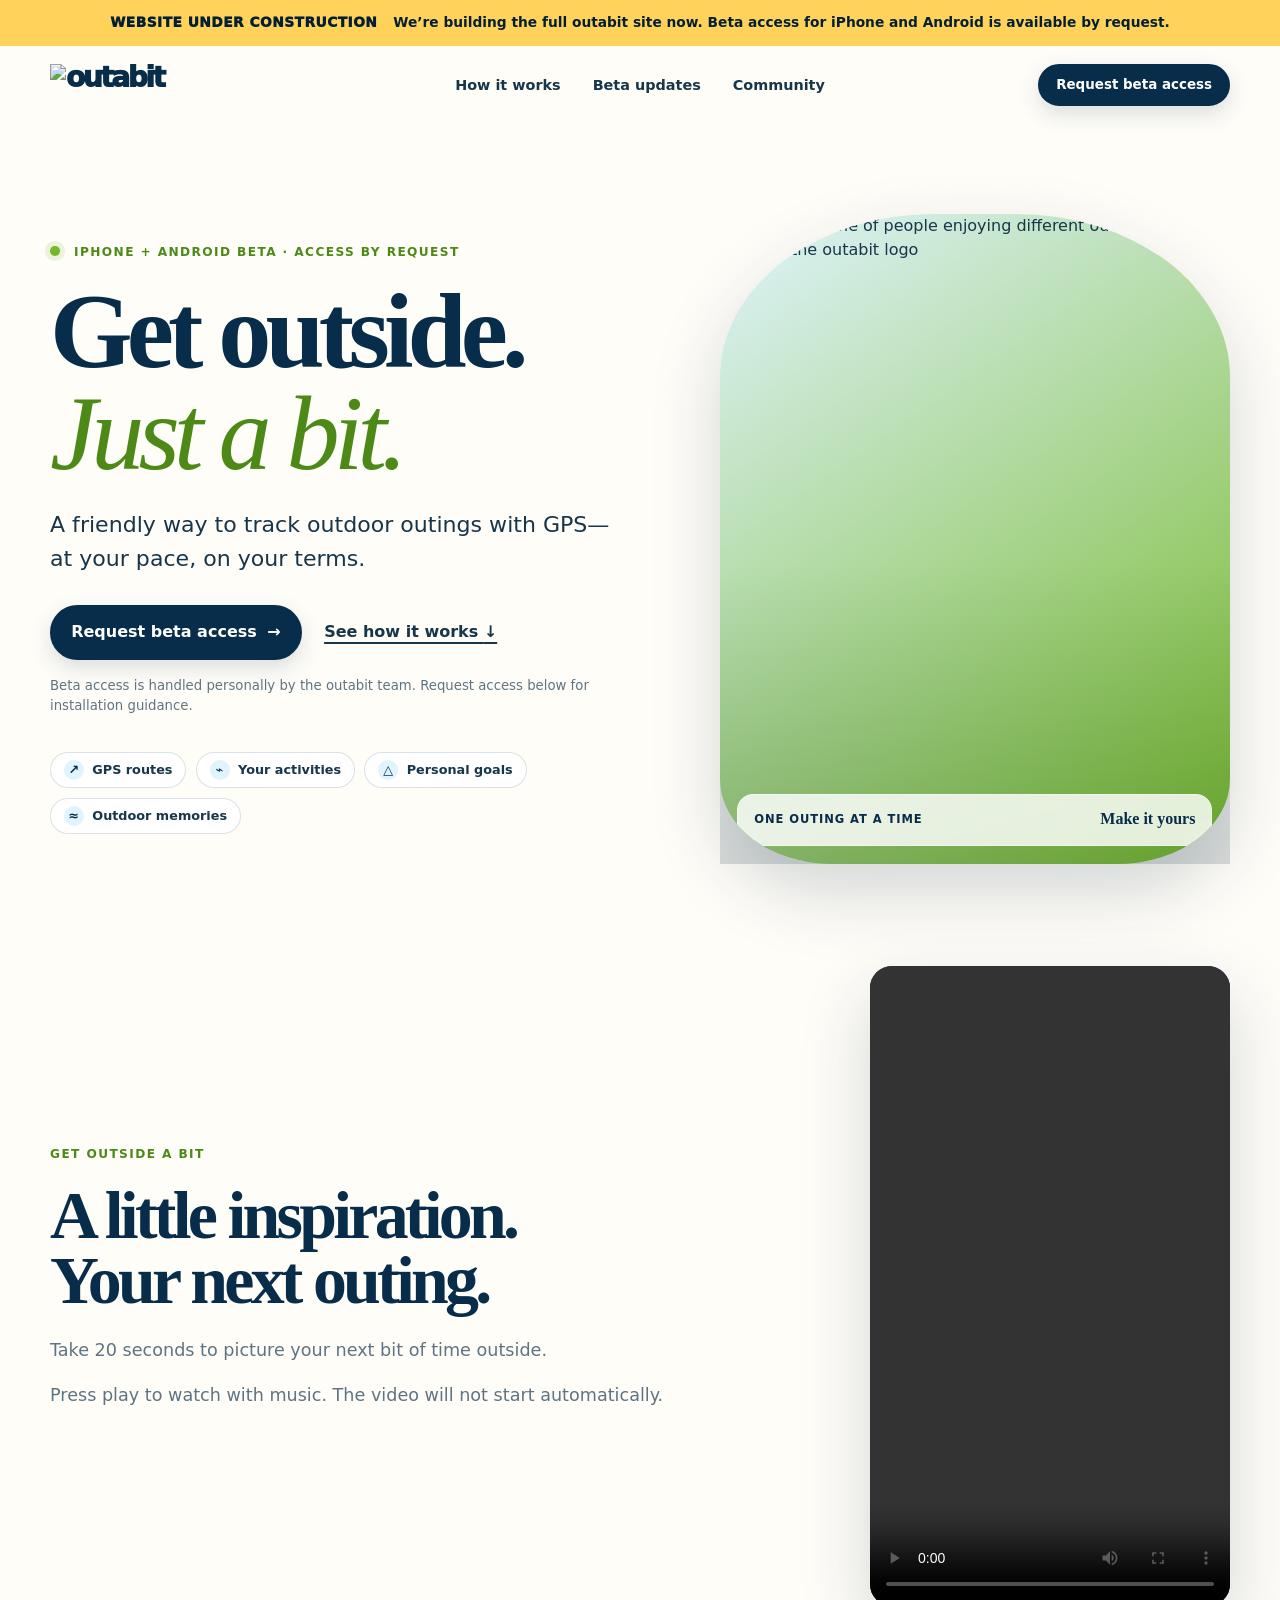
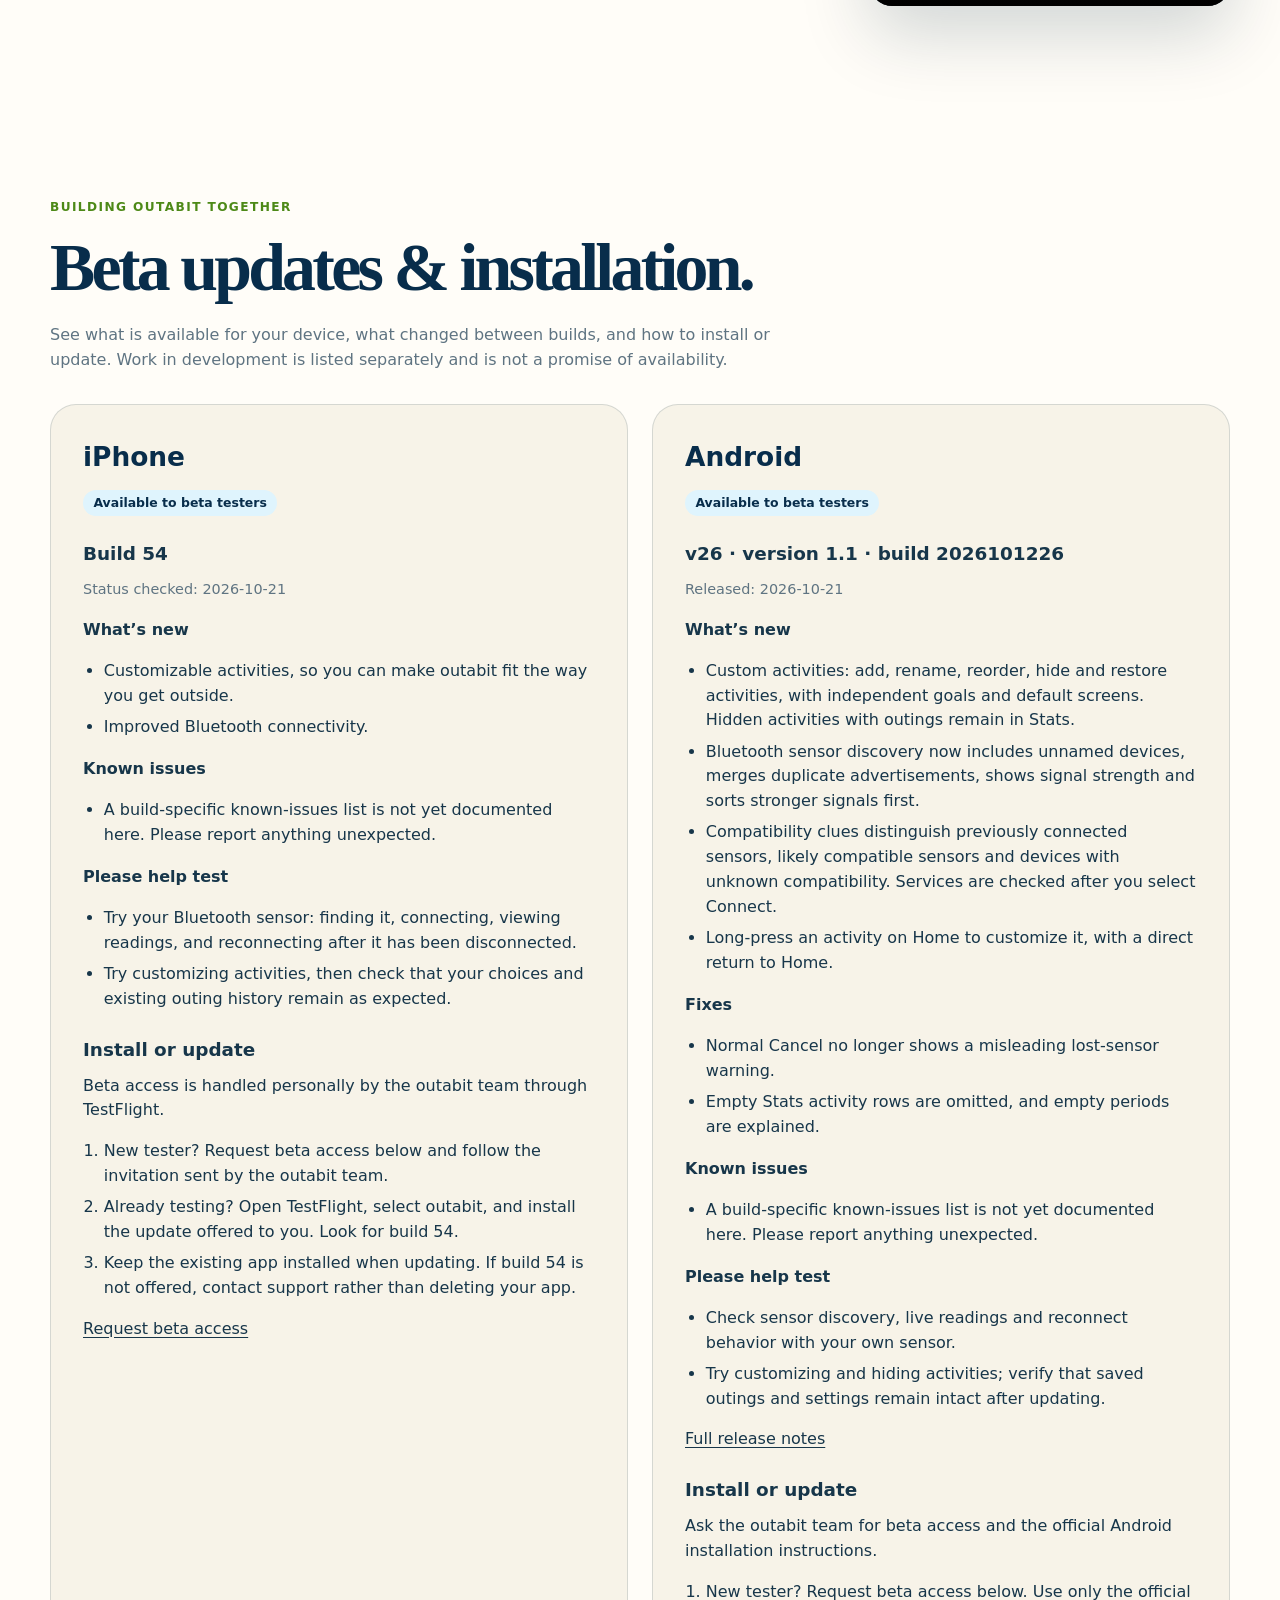
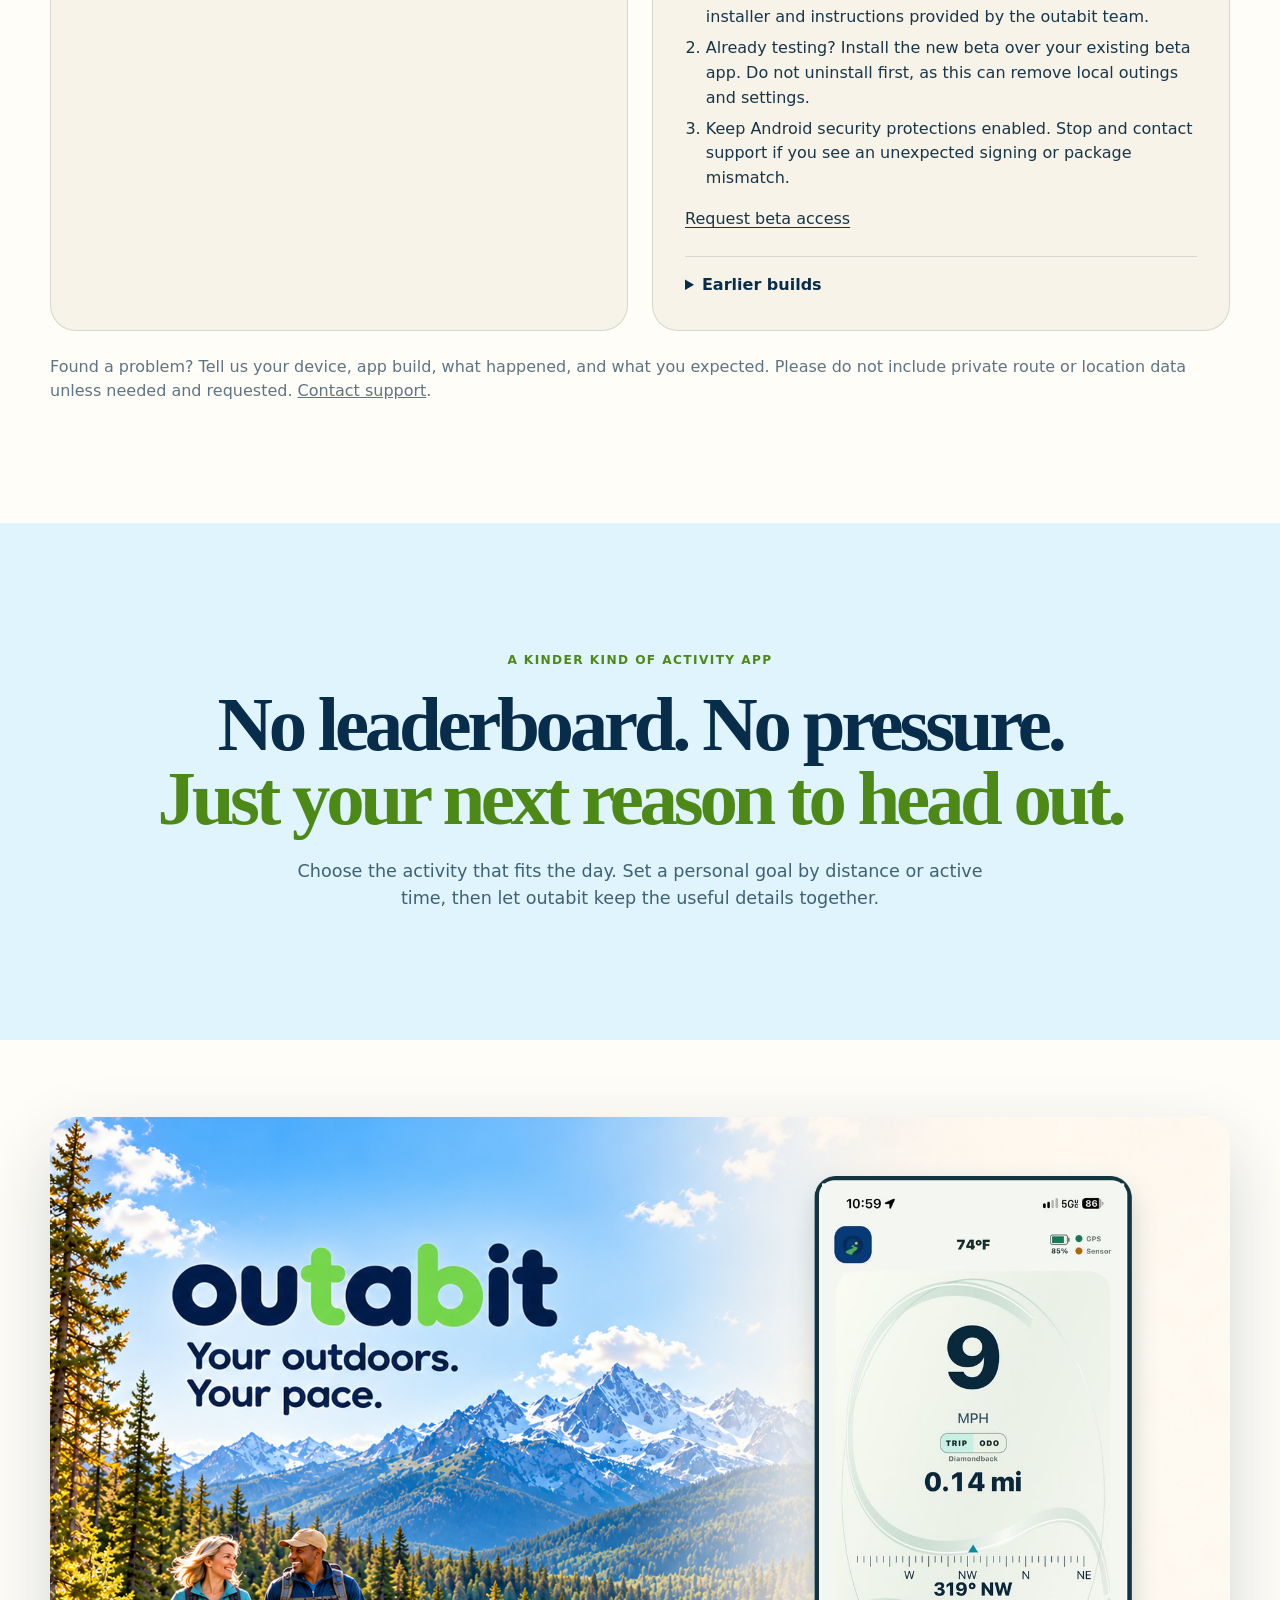
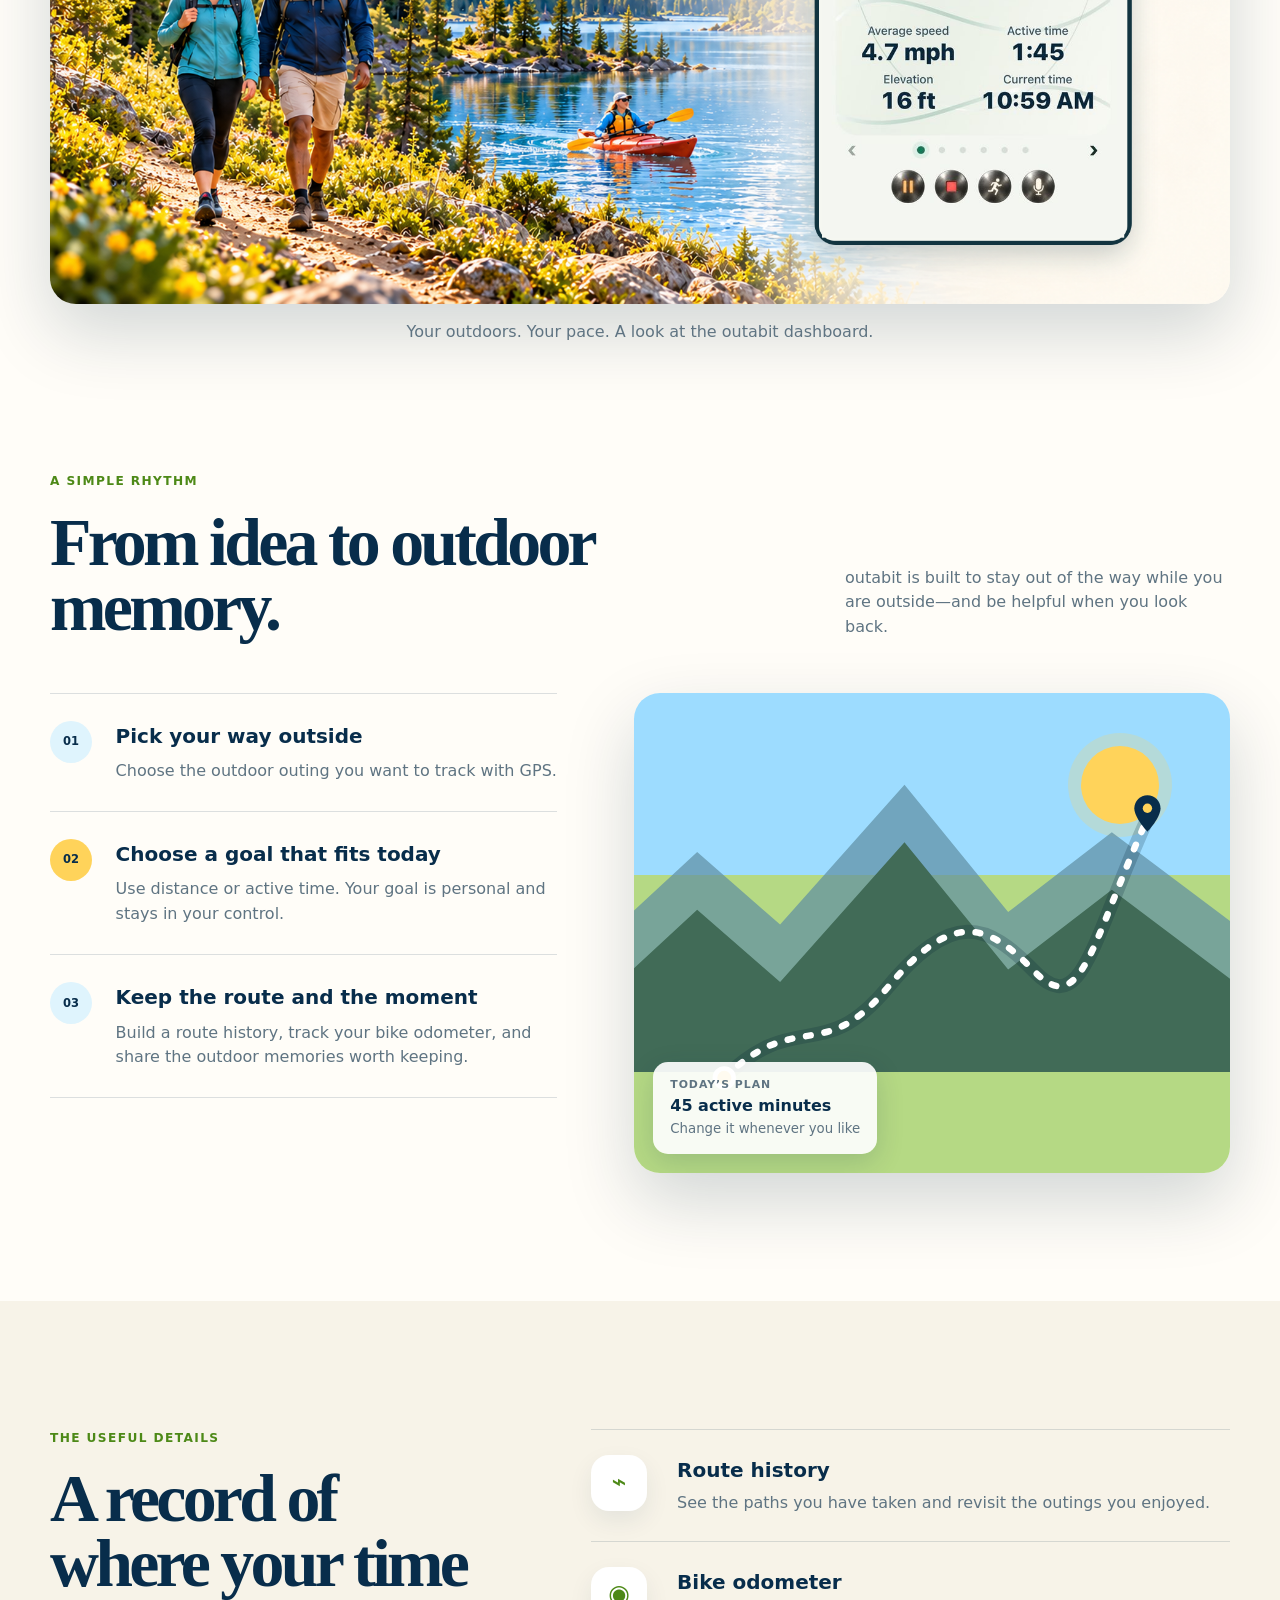
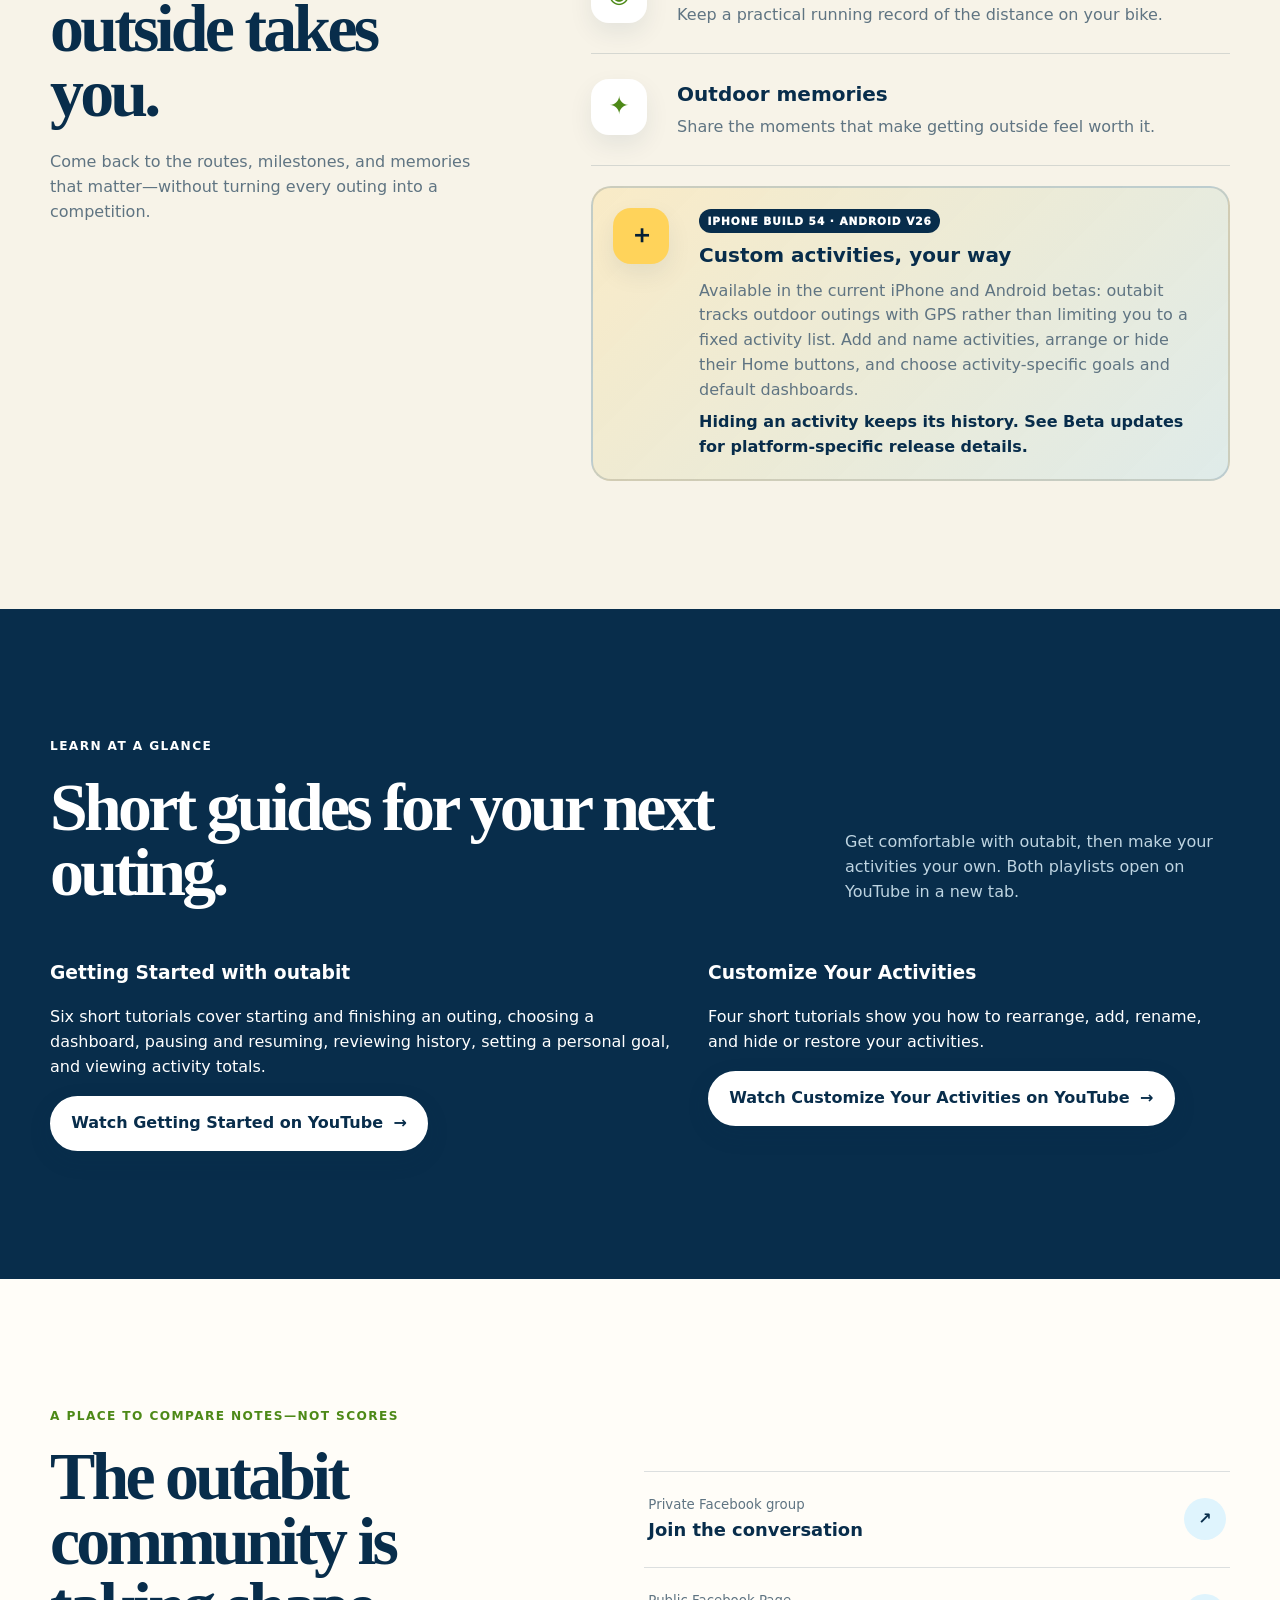
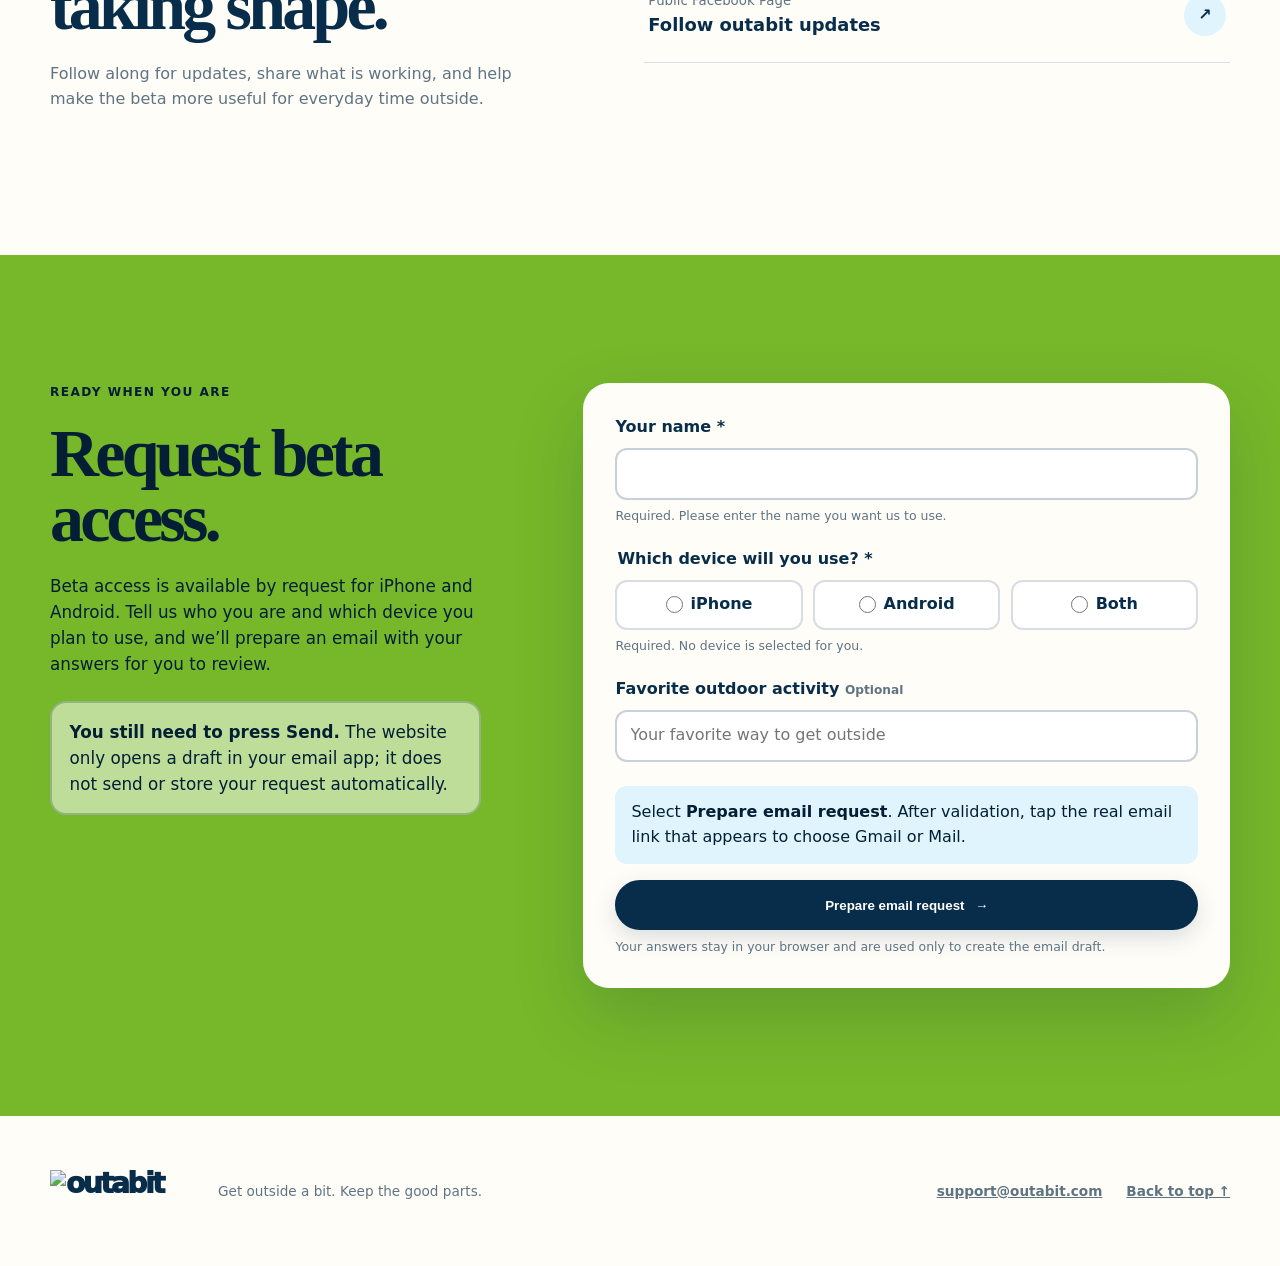
==== index.html @ 43147cf3 "Add Getting Started tutorial playlist" ====
<!doctype html>
<html lang="en">
<head>
  <meta charset="utf-8">
  <meta name="viewport" content="width=device-width, initial-scale=1">
  <meta name="description" content="outabit is a friendly GPS activity app for outdoor outings, personal goals, route history, and outdoor memories.">
  <title>outabit — get outside a bit</title>
  <link rel="icon" type="image/png" href="assets/outabit-favicon.png">
  <link rel="stylesheet" href="styles.css?v=20261021-beta54">
</head>
<body>
  <a class="skip-link" href="#main">Skip to content</a>
  <div class="construction-notice" role="status">
    <strong>Website under construction</strong>
    <span>We’re building the full outabit site now. Beta access for iPhone and Android is available by request.</span>
  </div>
  <header class="site-header">
    <a class="brand brand-crop" href="#top" aria-label="outabit home"><img src="https://terry77075.github.io/app-downloads/outabit/assets/outabit-logo-light-background.png" alt="outabit"></a>
    <nav aria-label="Primary navigation">
      <a href="#how-it-works">How it works</a>
      <a href="#beta-updates">Beta updates</a>
      <a href="#community">Community</a>
    </nav>
    <a class="button button-small" href="#beta-request">Request beta access</a>
  </header>

  <main id="main">
    <section class="hero" id="top">
      <div class="hero-copy">
        <p class="eyebrow"><span class="status-dot"></span> iPhone + Android beta · access by request</p>
        <h1>Get outside.<br><em>Just a bit.</em></h1>
        <p class="hero-lede">A friendly way to track outdoor outings with GPS—at your pace, on your terms.</p>
        <div class="hero-actions">
          <a class="button" href="#beta-request">Request beta access <span aria-hidden="true">→</span></a>
          <a class="text-link" href="#how-it-works">See how it works <span aria-hidden="true">↓</span></a>
        </div>
        <p class="beta-note">Beta access is handled personally by the outabit team. Request access below for installation guidance.</p>
        <ul class="activity-list" aria-label="What outabit helps with">
          <li><span aria-hidden="true">↗</span> GPS routes</li>
          <li><span aria-hidden="true">⌁</span> Your activities</li>
          <li><span aria-hidden="true">△</span> Personal goals</li>
          <li><span aria-hidden="true">≈</span> Outdoor memories</li>
        </ul>
      </div>
      <div class="hero-art" aria-label="People enjoying different outdoor activities in a mountain-and-water landscape">
        <img src="https://terry77075.github.io/app-downloads/outabit/assets/outabit-artwork-biking.png" alt="Inclusive scene of people enjoying different outdoor activities beneath the outabit logo">
        <div class="hero-caption"><span>One outing at a time</span><strong>Make it yours</strong></div>
      </div>
    </section>

    <section class="promo-video" id="watch-outabit" aria-labelledby="promo-video-title">
      <div class="promo-video-copy">
        <p class="section-kicker">Get outside a bit</p>
        <h2 id="promo-video-title">A little inspiration.<br>Your next outing.</h2>
        <p>Take 20 seconds to picture your next bit of time outside.</p>
        <p id="promo-video-help">Press play to watch with music. The video will not start automatically.</p>
      </div>
      <video class="promo-video-player" controls playsinline preload="metadata" width="1080" height="1920" aria-label="outabit: get outside a bit" aria-describedby="promo-video-help">
        <source src="assets/outabit-20s-web.mp4" type="video/mp4">
        Your browser does not support embedded video. <a href="assets/outabit-20s-web.mp4">Watch the 20-second outabit video</a>.
      </video>
    </section>

<section class="beta-updates" id="beta-updates" aria-labelledby="beta-updates-title"><p class="section-kicker">Building outabit together</p><h2 id="beta-updates-title">Beta updates &amp; installation.</h2><p class="beta-updates-intro">See what is available for your device, what changed between builds, and how to install or update. Work in development is listed separately and is not a promise of availability.</p><div class="beta-platforms"><section class="beta-platform" aria-labelledby="beta-iphone"><h3 id="beta-iphone">iPhone</h3><article class="beta-release"><span class="beta-status beta-status-available">Available to beta testers</span><h4>Build 54</h4><p class="beta-release-meta">Status checked: <time datetime="2026-10-21">2026-10-21</time></p><h5>What’s new</h5><ul><li>Customizable activities, so you can make outabit fit the way you get outside.</li><li>Improved Bluetooth connectivity.</li></ul><h5>Known issues</h5><ul><li>A build-specific known-issues list is not yet documented here. Please report anything unexpected.</li></ul><h5>Please help test</h5><ul><li>Try your Bluetooth sensor: finding it, connecting, viewing readings, and reconnecting after it has been disconnected.</li><li>Try customizing activities, then check that your choices and existing outing history remain as expected.</li></ul></article><h4>Install or update</h4><p>Beta access is handled personally by the outabit team through TestFlight.</p><ol><li>New tester? Request beta access below and follow the invitation sent by the outabit team.</li><li>Already testing? Open TestFlight, select outabit, and install the update offered to you. Look for build 54.</li><li>Keep the existing app installed when updating. If build 54 is not offered, contact support rather than deleting your app.</li></ol><p><a href="#beta-request">Request beta access</a></p></section><section class="beta-platform" aria-labelledby="beta-android"><h3 id="beta-android">Android</h3><article class="beta-release"><span class="beta-status beta-status-available">Available to beta testers</span><h4>v26 · version 1.1 · build 2026101226</h4><p class="beta-release-meta">Released: <time datetime="2026-10-21">2026-10-21</time></p><h5>What’s new</h5><ul><li>Custom activities: add, rename, reorder, hide and restore activities, with independent goals and default screens. Hidden activities with outings remain in Stats.</li><li>Bluetooth sensor discovery now includes unnamed devices, merges duplicate advertisements, shows signal strength and sorts stronger signals first.</li><li>Compatibility clues distinguish previously connected sensors, likely compatible sensors and devices with unknown compatibility. Services are checked after you select Connect.</li><li>Long-press an activity on Home to customize it, with a direct return to Home.</li></ul><h5>Fixes</h5><ul><li>Normal Cancel no longer shows a misleading lost-sensor warning.</li><li>Empty Stats activity rows are omitted, and empty periods are explained.</li></ul><h5>Known issues</h5><ul><li>A build-specific known-issues list is not yet documented here. Please report anything unexpected.</li></ul><h5>Please help test</h5><ul><li>Check sensor discovery, live readings and reconnect behavior with your own sensor.</li><li>Try customizing and hiding activities; verify that saved outings and settings remain intact after updating.</li></ul><p><a href="release-notes.html#android-v26">Full release notes</a></p></article><h4>Install or update</h4><p>Ask the outabit team for beta access and the official Android installation instructions.</p><ol><li>New tester? Request beta access below. Use only the official installer and instructions provided by the outabit team.</li><li>Already testing? Install the new beta over your existing beta app. Do not uninstall first, as this can remove local outings and settings.</li><li>Keep Android security protections enabled. Stop and contact support if you see an unexpected signing or package mismatch.</li></ol><p><a href="#beta-request">Request beta access</a></p><details><summary>Earlier builds</summary><article class="beta-release"><span class="beta-status beta-status-available">Available to beta testers</span><h4>Earlier beta · v4 · build 2026101204</h4><p class="beta-release-meta">Released: <time datetime="2026-10-12">2026-10-12</time></p><h5>What’s new</h5><ul><li>Compact Settings with focused detail pages.</li><li>An explicit Save to Gallery action for outing images.</li></ul><h5>Fixes</h5><ul><li>Corrected Android native dependency packaging and retained the shared-object lifetime fix for asynchronous native calls.</li></ul><h5>Known issues</h5><p>Not yet documented for this build.</p><p><a href="release-notes.html#android-v4">Full release notes</a></p></article></details></section></div><p class="beta-updates-footer">Found a problem? Tell us your device, app build, what happened, and what you expected. Please do not include private route or location data unless needed and requested. <a href="mailto:support@outabit.com">Contact support</a>.</p></section>

    <section class="manifesto" aria-labelledby="manifesto-title">
      <p class="section-kicker">A kinder kind of activity app</p>
      <h2 id="manifesto-title">No leaderboard. No pressure.<br><span>Just your next reason to head out.</span></h2>
      <p>Choose the activity that fits the day. Set a personal goal by distance or active time, then let outabit keep the useful details together.</p>
    </section>

    <figure id="outabit-in-action" style="width:var(--content);margin:clamp(3rem,6vw,5rem) auto 0">
      <img src="assets/outabit-outdoors-dashboard.png" width="1920" height="1280" loading="lazy" decoding="async" alt="outabit: Your outdoors. Your pace. Mountain and lake artwork with hikers, a kayaker, and an outabit dashboard showing speed, trip distance, compass heading and active time." style="display:block;width:100%;height:auto;border-radius:var(--radius);box-shadow:var(--shadow)">
      <figcaption style="margin-top:1rem;color:var(--muted);text-align:center">Your outdoors. Your pace. A look at the outabit dashboard.</figcaption>
    </figure>

    <section class="walkthrough" id="how-it-works" aria-labelledby="walkthrough-title">
      <div class="section-heading">
        <div>
          <p class="section-kicker">A simple rhythm</p>
          <h2 id="walkthrough-title">From idea to outdoor memory.</h2>
        </div>
        <p>outabit is built to stay out of the way while you are outside—and be helpful when you look back.</p>
      </div>

      <div class="journey">
        <ol class="journey-steps">
          <li class="is-active" data-step="1">
            <span class="step-number">01</span>
            <div><h3>Pick your way outside</h3><p>Choose the outdoor outing you want to track with GPS.</p></div>
          </li>
          <li data-step="2">
            <span class="step-number">02</span>
            <div><h3>Choose a goal that fits today</h3><p>Use distance or active time. Your goal is personal and stays in your control.</p></div>
          </li>
          <li data-step="3">
            <span class="step-number">03</span>
            <div><h3>Keep the route and the moment</h3><p>Build a route history, track your bike odometer, and share the outdoor memories worth keeping.</p></div>
          </li>
        </ol>

        <div class="route-visual" aria-label="Illustration of a winding outdoor route">
          <div class="sun" aria-hidden="true"></div>
          <div class="ridge ridge-back" aria-hidden="true"></div>
          <div class="ridge ridge-front" aria-hidden="true"></div>
          <svg viewBox="0 0 560 410" role="img" aria-label="A relaxed route winding through a green landscape">
            <path class="route-shadow" d="M58 345 C135 270 163 332 232 249 S338 178 389 231 S450 200 510 68"/>
            <path class="route-line" d="M58 345 C135 270 163 332 232 249 S338 178 389 231 S450 200 510 68"/>
            <circle class="route-start" cx="58" cy="345" r="10"/>
            <g class="route-pin" transform="translate(496 43)"><path d="M14 0C6.3 0 0 6.3 0 14c0 10.5 14 25 14 25s14-14.5 14-25C28 6.3 21.7 0 14 0Z"/><circle cx="14" cy="14" r="5"/></g>
          </svg>
          <div class="route-label"><span>Today’s plan</span><strong>45 active minutes</strong><small>Change it whenever you like</small></div>
        </div>
      </div>
    </section>

    <section class="details" aria-labelledby="details-title">
      <div class="details-lede">
        <p class="section-kicker">The useful details</p>
        <h2 id="details-title">A record of where your time outside takes you.</h2>
        <p>Come back to the routes, milestones, and memories that matter—without turning every outing into a competition.</p>
      </div>
      <div class="details-list">
        <article>
          <span class="detail-icon" aria-hidden="true">⌁</span>
          <div><h3>Route history</h3><p>See the paths you have taken and revisit the outings you enjoyed.</p></div>
        </article>
        <article>
          <span class="detail-icon" aria-hidden="true">◉</span>
          <div><h3>Bike odometer</h3><p>Keep a practical running record of the distance on your bike.</p></div>
        </article>
        <article>
          <span class="detail-icon" aria-hidden="true">✦</span>
          <div><h3>Outdoor memories</h3><p>Share the moments that make getting outside feel worth it.</p></div>
        </article>
        <article class="coming-feature" aria-labelledby="custom-activities-title">
          <span class="detail-icon" aria-hidden="true">＋</span>
          <div>
            <span class="coming-feature-label">iPhone build 54 · Android v26</span>
            <h3 id="custom-activities-title">Custom activities, your way</h3>
            <p>Available in the current iPhone and Android betas: outabit tracks outdoor outings with GPS rather than limiting you to a fixed activity list. Add and name activities, arrange or hide their Home buttons, and choose activity-specific goals and default dashboards.</p>
            <p class="coming-history-note">Hiding an activity keeps its history. See Beta updates for platform-specific release details.</p>
          </div>
        </article>
      </div>
    </section>

    <section class="tutorials" id="tutorials" aria-labelledby="tutorials-title">
      <div class="section-heading light-heading">
        <div>
          <p class="section-kicker">Learn at a glance</p>
          <h2 id="tutorials-title">Short guides for your next outing.</h2>
        </div>
        <p>Get comfortable with outabit, then make your activities your own. Both playlists open on YouTube in a new tab.</p>
      </div>
      <div class="video-row">
        <article>
          <h3>Getting Started with outabit</h3>
          <p>Six short tutorials cover starting and finishing an outing, choosing a dashboard, pausing and resuming, reviewing history, setting a personal goal, and viewing activity totals.</p>
          <a class="button button-light" href="https://www.youtube.com/playlist?list=PLa-_et8pGbcQ" target="_blank" rel="noopener noreferrer" aria-label="Watch Getting Started with outabit on YouTube (opens in a new tab)">Watch Getting Started on YouTube <span aria-hidden="true">→</span></a>
        </article>
        <article>
          <h3>Customize Your Activities</h3>
          <p>Four short tutorials show you how to rearrange, add, rename, and hide or restore your activities.</p>
          <a class="button button-light" href="https://www.youtube.com/playlist?list=PLBf3dUZ7rcBA" target="_blank" rel="noopener noreferrer" aria-label="Watch Customize Your Activities on YouTube (opens in a new tab)">Watch Customize Your Activities on YouTube <span aria-hidden="true">→</span></a>
        </article>
      </div>
    </section>

    <section class="community" id="community" aria-labelledby="community-title">
      <div class="community-copy">
        <p class="section-kicker">A place to compare notes—not scores</p>
        <h2 id="community-title">The outabit community is taking shape.</h2>
        <p>Follow along for updates, share what is working, and help make the beta more useful for everyday time outside.</p>
      </div>
      <div class="community-links">
        <a href="https://www.facebook.com/groups/2170004987221418" target="_blank" rel="noopener noreferrer"><span><small>Private Facebook group</small><strong>Join the conversation</strong></span><b aria-hidden="true">↗</b></a>
        <a href="https://www.facebook.com/profile.php?id=61595824941541" target="_blank" rel="noopener noreferrer"><span><small>Public Facebook Page</small><strong>Follow outabit updates</strong></span><b aria-hidden="true">↗</b></a>
      </div>
    </section>

    <section class="final-cta request-section" id="beta-request" aria-labelledby="final-title">
      <div class="request-layout">
        <div class="request-intro">
          <p class="section-kicker">Ready when you are</p>
          <h2 id="final-title">Request beta access.</h2>
          <p>Beta access is available by request for iPhone and Android. Tell us who you are and which device you plan to use, and we’ll prepare an email with your answers for you to review.</p>
          <p class="request-instruction"><strong>You still need to press Send.</strong> The website only opens a draft in your email app; it does not send or store your request automatically.</p>
        </div>

        <div class="request-card">
          <form id="beta-request-form">
            <div class="form-field">
              <label for="beta-name">Your name <span aria-hidden="true">*</span></label>
              <input id="beta-name" name="name" type="text" autocomplete="name" required aria-describedby="beta-name-help beta-name-error">
              <p class="field-help" id="beta-name-help">Required. Please enter the name you want us to use.</p>
              <p class="field-error" id="beta-name-error" aria-live="polite"></p>
            </div>

            <fieldset class="form-field device-field">
              <legend>Which device will you use? <span aria-hidden="true">*</span></legend>
              <div class="device-options">
                <label><input type="radio" name="device" value="iPhone" required> <span>iPhone</span></label>
                <label><input type="radio" name="device" value="Android"> <span>Android</span></label>
                <label><input type="radio" name="device" value="Both"> <span>Both</span></label>
              </div>
              <p class="field-help">Required. No device is selected for you.</p>
              <p class="field-error" id="beta-device-error" aria-live="polite"></p>
            </fieldset>

            <div class="form-field">
              <label for="beta-activity">Favorite outdoor activity <span class="optional-label">Optional</span></label>
              <input id="beta-activity" name="activity" type="text" autocomplete="off" placeholder="Your favorite way to get outside">
            </div>

            <p class="form-before-send">Select <strong>Prepare email request</strong>. After validation, tap the real email link that appears to choose Gmail or Mail.</p>
            <button class="button request-submit" type="submit">Prepare email request <span aria-hidden="true">→</span></button>
            <p class="form-privacy">Your answers stay in your browser and are used only to create the email draft.</p>
          </form>

          <p class="form-status" id="beta-form-status" role="status" aria-live="polite"></p>
          <div class="email-fallback" id="beta-email-fallback" hidden>
            <h3>Your request is ready</h3>
            <p>Tap the button below to choose Gmail or iOS Mail. Review the completed request and press Send in your email app—the website has not sent it. If no email app opens, copy these details into a new email to <a href="mailto:support@outabit.com">support@outabit.com</a>.</p>
            <p><a class="button" id="beta-mailto-again">Choose Gmail or Mail <span aria-hidden="true">→</span></a></p>
            <label for="beta-email-copy">Prepared email details</label>
            <textarea id="beta-email-copy" rows="9" readonly></textarea>
          </div>
        </div>
      </div>
    </section>
  </main>

  <footer>
    <div class="brand brand-crop footer-brand"><img src="https://terry77075.github.io/app-downloads/outabit/assets/outabit-logo-light-background.png" alt="outabit"></div>
    <p>Get outside a bit. Keep the good parts.</p>
    <div class="footer-links"><a href="mailto:support@outabit.com">support@outabit.com</a><a href="#top">Back to top ↑</a></div>
  </footer>

  <script src="script.js"></script>
</body>
</html>
---- styles.css ----
:root {
  --navy: #082d4b;
  --navy-deep: #041f35;
  --sky: #74c7ef;
  --sky-soft: #dff4fd;
  --green: #76b82a;
  --green-deep: #4d8917;
  --yellow: #ffd35a;
  --cream: #f7f3e8;
  --white: #fffdf8;
  --ink: #17364a;
  --muted: #5f7482;
  --line: rgba(8, 45, 75, .14);
  --shadow: 0 28px 70px rgba(5, 37, 60, .18);
  --radius: 26px;
  --content: min(1180px, calc(100vw - 48px));
}

* { box-sizing: border-box; }
html { scroll-behavior: smooth; }
body {
  margin: 0;
  color: var(--ink);
  background: var(--white);
  font-family: Inter, ui-sans-serif, system-ui, -apple-system, BlinkMacSystemFont, "Segoe UI", sans-serif;
  line-height: 1.55;
}
a { color: inherit; }
img { display: block; max-width: 100%; }
.skip-link { position: fixed; left: 1rem; top: -4rem; z-index: 100; padding: .8rem 1rem; background: white; border-radius: 8px; }
.skip-link:focus { top: 1rem; }

.construction-notice {
  display: flex;
  justify-content: center;
  align-items: center;
  gap: .7rem 1rem;
  min-height: 46px;
  padding: .65rem 24px;
  background: var(--yellow);
  color: var(--navy-deep);
  text-align: center;
  font-size: .86rem;
}
.construction-notice strong { font-weight: 950; letter-spacing: .035em; text-transform: uppercase; }
.construction-notice span { font-weight: 650; }

.site-header {
  width: var(--content);
  min-height: 78px;
  margin: 0 auto;
  display: grid;
  grid-template-columns: 1fr auto 1fr;
  align-items: center;
  gap: 2rem;
  position: relative;
  z-index: 10;
}
.brand {
  width: fit-content;
  text-decoration: none;
  color: var(--navy);
  font-weight: 950;
  font-size: clamp(1.55rem, 2.2vw, 2rem);
  line-height: 1;
  letter-spacing: -.09em;
}
.brand-crop { position: relative; width: 136px; height: 42px; overflow: hidden; }
.brand-crop img { width: 100%; height: 100%; object-fit: contain; object-position: left center; }
.site-header nav { display: flex; gap: clamp(1rem, 2.5vw, 2rem); }
.site-header nav a { font-size: .9rem; font-weight: 750; text-decoration: none; }
.site-header nav a:hover, .site-header nav a:focus-visible { color: var(--green-deep); }

.button {
  display: inline-flex;
  align-items: center;
  justify-content: center;
  gap: .65rem;
  min-height: 50px;
  padding: .82rem 1.2rem;
  border: 2px solid var(--navy);
  border-radius: 999px;
  background: var(--navy);
  color: white;
  box-shadow: 0 8px 22px rgba(8,45,75,.15);
  font-weight: 800;
  text-decoration: none;
  transition: transform .2s ease, box-shadow .2s ease, background .2s ease;
}
.button:hover, .button:focus-visible { transform: translateY(-2px); box-shadow: 0 12px 26px rgba(8,45,75,.22); background: var(--navy-deep); }
.button-small { justify-self: end; min-height: 42px; padding: .55rem 1rem; font-size: .84rem; }

.hero {
  width: var(--content);
  min-height: 710px;
  margin: 0 auto;
  padding: clamp(3rem, 7vw, 6.5rem) 0 clamp(4rem, 8vw, 7rem);
  display: grid;
  grid-template-columns: minmax(0, 1fr) minmax(390px, .88fr);
  align-items: center;
  gap: clamp(3rem, 7vw, 7rem);
}
.hero-copy { position: relative; z-index: 2; }
.eyebrow, .section-kicker {
  margin: 0 0 1.15rem;
  color: var(--green-deep);
  font-size: .76rem;
  font-weight: 900;
  letter-spacing: .115em;
  text-transform: uppercase;
}
.status-dot { display: inline-block; width: .6rem; height: .6rem; margin-right: .55rem; border-radius: 50%; background: var(--green); box-shadow: 0 0 0 5px rgba(118,184,42,.14); }
h1, h2, h3, p { margin-top: 0; }
h1, h2 { font-family: Georgia, "Times New Roman", serif; color: var(--navy); letter-spacing: -.055em; line-height: .96; }
h1 { margin-bottom: 1.5rem; font-size: clamp(4.3rem, 8.3vw, 7.8rem); font-weight: 800; }
h1 em { color: var(--green-deep); font-weight: 500; }
.hero-lede { max-width: 610px; margin-bottom: 1.75rem; font-size: clamp(1.12rem, 2vw, 1.38rem); line-height: 1.55; }
.hero-actions { display: flex; align-items: center; gap: 1.4rem; }
.text-link { font-weight: 850; text-decoration-thickness: 2px; text-underline-offset: 5px; }
.beta-note { max-width: 560px; margin: 1rem 0 0; color: var(--muted); font-size: .83rem; }
.activity-list { display: flex; flex-wrap: wrap; gap: .6rem; margin: 2.2rem 0 0; padding: 0; list-style: none; }
.activity-list li { padding: .45rem .8rem; border: 1px solid var(--line); border-radius: 999px; background: white; font-size: .8rem; font-weight: 800; }
.activity-list span { display: inline-grid; place-items: center; width: 1.25rem; height: 1.25rem; margin-right: .25rem; border-radius: 50%; background: var(--sky-soft); color: var(--navy); }

.hero-art {
  position: relative;
  height: min(72vw, 650px);
  min-height: 560px;
  overflow: hidden;
  border-radius: 42% 42% 22% 22% / 25% 25% 13% 13%;
  background: linear-gradient(145deg, var(--sky-soft), var(--green));
  box-shadow: var(--shadow);
}
.hero-art::before { content: ""; position: absolute; inset: 0; z-index: 1; background: linear-gradient(180deg, transparent 54%, rgba(4,31,53,.15)); pointer-events: none; }
.hero-art::after { content: ""; position: absolute; right: -22px; top: -22px; width: 96px; height: 96px; z-index: -1; border-radius: 50%; background: var(--yellow); box-shadow: -475px 565px 0 22px var(--sky-soft); }
.hero-art img { width: 100%; height: 100%; object-fit: cover; object-position: center 50%; }
.hero-caption { position: absolute; left: 1.1rem; right: 1.1rem; bottom: 1.1rem; z-index: 2; display: flex; justify-content: space-between; align-items: center; padding: .8rem 1rem; border: 1px solid rgba(255,255,255,.46); border-radius: 16px; background: rgba(255,255,255,.82); backdrop-filter: blur(10px); color: var(--navy); }
.hero-caption span { font-size: .72rem; font-weight: 800; text-transform: uppercase; letter-spacing: .08em; }
.hero-caption strong { font-family: Georgia, serif; }

.manifesto { padding: clamp(5rem, 10vw, 9rem) max(24px, calc((100vw - 1000px)/2)); text-align: center; background: var(--sky-soft); }
.manifesto h2 { margin-bottom: 1.4rem; font-size: clamp(2.7rem, 6vw, 5.4rem); }
.manifesto h2 span { color: var(--green-deep); }
.manifesto > p:last-child { max-width: 720px; margin: 0 auto; color: #3f6176; font-size: 1.1rem; }

.walkthrough { width: var(--content); margin: 0 auto; padding: clamp(5rem, 10vw, 9rem) 0; }
.section-heading { display: grid; grid-template-columns: 1.3fr .7fr; align-items: end; gap: 5rem; margin-bottom: 3.3rem; }
.section-heading h2, .details h2, .community h2, .final-cta h2 { margin: 0; font-size: clamp(2.7rem, 5.3vw, 5rem); }
.section-heading > p { margin: 0; color: var(--muted); font-size: 1rem; }
.journey { display: grid; grid-template-columns: .92fr 1.08fr; gap: clamp(2rem, 6vw, 6rem); align-items: stretch; }
.journey-steps { margin: 0; padding: 0; list-style: none; counter-reset: step; }
.journey-steps li { display: grid; grid-template-columns: 48px 1fr; gap: 1.1rem; padding: 1.7rem 0; border-bottom: 1px solid var(--line); }
.journey-steps li:first-child { border-top: 1px solid var(--line); }
.step-number { display: grid; place-items: center; width: 42px; height: 42px; border-radius: 50%; background: var(--sky-soft); color: var(--navy); font-size: .72rem; font-weight: 900; }
.journey-steps .is-active .step-number { background: var(--yellow); }
.journey-steps h3 { margin-bottom: .45rem; color: var(--navy); font-size: 1.25rem; }
.journey-steps p { margin: 0; color: var(--muted); }
.route-visual { position: relative; min-height: 480px; overflow: hidden; border-radius: var(--radius); background: linear-gradient(#9ddcff 0 38%, #b5d984 38% 100%); box-shadow: var(--shadow); }
.sun { position: absolute; right: 12%; top: 11%; width: 78px; height: 78px; border-radius: 50%; background: var(--yellow); box-shadow: 0 0 0 13px rgba(255,211,90,.23); }
.ridge { position: absolute; left: -8%; width: 116%; height: 52%; clip-path: polygon(0 76%, 16% 35%, 28% 64%, 46% 8%, 61% 59%, 76% 27%, 100% 77%, 100% 100%, 0 100%); }
.ridge-back { top: 15%; background: #5f8fa3; opacity: .7; }
.ridge-front { top: 27%; background: #416b57; }
.route-visual svg { position: absolute; inset: 12% 6% 6%; width: 88%; height: 82%; }
.route-shadow, .route-line { fill: none; stroke-linecap: round; }
.route-shadow { stroke: rgba(4,31,53,.2); stroke-width: 15; }
.route-line { stroke: white; stroke-width: 7; stroke-dasharray: 5 15; animation: route-drift 18s linear infinite; }
.route-start { fill: var(--yellow); stroke: white; stroke-width: 5; }
.route-pin path { fill: var(--navy); }
.route-pin circle { fill: var(--yellow); }
@keyframes route-drift { to { stroke-dashoffset: -120; } }
@media (prefers-reduced-motion: reduce) { html { scroll-behavior: auto; } .route-line { animation: none; } }
.route-label { position: absolute; left: 1.2rem; bottom: 1.2rem; display: grid; padding: .9rem 1.05rem; border-radius: 15px; background: rgba(255,255,255,.91); box-shadow: 0 8px 28px rgba(8,45,75,.16); }
.route-label span { color: var(--muted); font-size: .68rem; font-weight: 900; letter-spacing: .09em; text-transform: uppercase; }
.route-label strong { color: var(--navy); }
.route-label small { color: var(--muted); }

.details { display: grid; grid-template-columns: .8fr 1.2fr; gap: clamp(3rem, 9vw, 9rem); padding: clamp(5rem, 10vw, 9rem) max(24px, calc((100vw - 1180px)/2)); background: var(--cream); }
.details-lede > p:last-child { max-width: 520px; margin-top: 1.5rem; color: var(--muted); }
.details-list article { display: grid; grid-template-columns: 66px 1fr; gap: 1.25rem; padding: 1.55rem 0; border-bottom: 1px solid var(--line); }
.details-list article:first-child { border-top: 1px solid var(--line); }
.detail-icon { display: grid; place-items: center; width: 56px; height: 56px; border-radius: 18px; background: white; color: var(--green-deep); font-size: 1.55rem; font-weight: 900; box-shadow: 0 10px 25px rgba(8,45,75,.08); }
.details-list h3 { margin-bottom: .35rem; color: var(--navy); font-size: 1.25rem; }
.details-list p { margin: 0; color: var(--muted); }

.tutorials { padding: clamp(5rem, 10vw, 9rem) max(24px, calc((100vw - 1180px)/2)); background: var(--navy); color: white; }
.light-heading h2, .tutorials .section-kicker { color: white; }
.light-heading > p { color: #bed4e1; }
.video-row { display: grid; grid-template-columns: 1.1fr .9fr; gap: 1.25rem; }
.video-placeholder { position: relative; min-height: 340px; overflow: hidden; display: flex; flex-direction: column; justify-content: space-between; padding: 1.4rem; border: 1px solid rgba(255,255,255,.16); border-radius: var(--radius); background: radial-gradient(circle at 85% 10%, rgba(255,211,90,.65), transparent 26%), linear-gradient(145deg, #276c87, #183c50); }
.video-placeholder::after { content: ""; position: absolute; left: -4%; right: -4%; bottom: -12%; height: 60%; background: var(--green-deep); clip-path: polygon(0 80%, 22% 20%, 39% 75%, 60% 15%, 76% 68%, 100% 27%, 100% 100%, 0 100%); opacity: .82; }
.video-alt { background: radial-gradient(circle at 10% 18%, rgba(116,199,239,.7), transparent 30%), linear-gradient(145deg, #344d38, #173145); }
.coming-soon { position: relative; z-index: 2; align-self: flex-start; padding: .4rem .68rem; border-radius: 999px; background: var(--yellow); color: var(--navy); font-size: .68rem; font-weight: 950; letter-spacing: .08em; text-transform: uppercase; }
.play-mark { position: absolute; inset: 50% auto auto 50%; z-index: 2; display: grid; place-items: center; width: 64px; height: 64px; transform: translate(-50%,-50%); border: 1px solid rgba(255,255,255,.58); border-radius: 50%; background: rgba(255,255,255,.15); color: rgba(255,255,255,.72); backdrop-filter: blur(5px); }
.video-placeholder > div:last-child { position: relative; z-index: 2; }
.video-placeholder p { margin-bottom: .2rem; color: var(--yellow); font-size: .7rem; font-weight: 900; text-transform: uppercase; letter-spacing: .1em; }
.video-placeholder h3 { margin-bottom: .2rem; font-family: Georgia, serif; font-size: 1.7rem; }
.video-placeholder > div:last-child span { color: #d0e2eb; font-size: .84rem; }

.community { width: var(--content); margin: 0 auto; padding: clamp(5rem, 10vw, 9rem) 0; display: grid; grid-template-columns: .9fr 1.1fr; gap: clamp(3rem, 9vw, 8rem); align-items: center; }
.community-copy > p:last-child { max-width: 520px; margin-top: 1.4rem; color: var(--muted); }
.community-links { border-top: 1px solid var(--line); }
.community-links a { display: flex; justify-content: space-between; align-items: center; gap: 2rem; padding: 1.45rem .25rem; border-bottom: 1px solid var(--line); text-decoration: none; }
.community-links a:hover strong, .community-links a:focus-visible strong { color: var(--green-deep); }
.community-links span { display: grid; }
.community-links small { color: var(--muted); }
.community-links strong { color: var(--navy); font-size: 1.12rem; }
.community-links b { display: grid; place-items: center; width: 42px; height: 42px; border-radius: 50%; background: var(--sky-soft); color: var(--navy); }

.final-cta { padding: clamp(5rem, 10vw, 9rem) 24px; text-align: center; background: var(--green); color: var(--navy-deep); }
.final-cta h2 { margin-bottom: 2rem; color: var(--navy-deep); }
.final-cta .section-kicker { color: var(--navy-deep); }
.button-light { border-color: white; background: white; color: var(--navy); }
.button-light:hover, .button-light:focus-visible { background: var(--sky-soft); }
.final-cta > p:last-child { margin: 1rem 0 0; font-size: .8rem; font-weight: 750; }

footer { width: var(--content); margin: 0 auto; min-height: 150px; display: grid; grid-template-columns: auto 1fr auto; align-items: center; gap: 2rem; color: var(--muted); font-size: .85rem; }
.footer-brand { font-size: 1.75rem; }
footer p { margin: 0; }
.footer-links { display: flex; gap: 1.5rem; }
.footer-links a { font-weight: 750; }

@media (max-width: 980px) {
  .site-header { grid-template-columns: 1fr auto; }
  .site-header nav { display: none; }
  .hero { grid-template-columns: 1fr .78fr; gap: 2rem; }
  h1 { font-size: clamp(4rem, 9vw, 6.4rem); }
  .hero-art { min-height: 500px; }
  .section-heading { grid-template-columns: 1fr; gap: 1.2rem; }
  .journey { grid-template-columns: 1fr 1fr; gap: 2rem; }
  .details, .community { gap: 3rem; }
}

@media (max-width: 720px) {
  :root { --content: calc(100vw - 32px); --radius: 22px; }
  .site-header { min-height: 68px; }
  .construction-notice { align-items: flex-start; flex-direction: column; gap: .1rem; text-align: left; }
  .site-header .button { padding: .48rem .75rem; font-size: .72rem; }
  .hero { min-height: auto; padding: 3.2rem 0 4.5rem; grid-template-columns: 1fr; }
  h1 { font-size: clamp(3.7rem, 18vw, 5.2rem); }
  .hero-lede { font-size: 1.08rem; }
  .hero-actions { align-items: flex-start; flex-direction: column; gap: 1rem; }
  .activity-list { margin-top: 1.8rem; }
  .hero-art { order: -1; height: min(112vw, 570px); min-height: 460px; border-radius: 34% 34% 18% 18% / 18% 18% 10% 10%; }
  .hero-art img { object-position: center 49%; }
  .hero-caption { left: .8rem; right: .8rem; bottom: .8rem; }
  .manifesto { text-align: left; }
  .manifesto h2, .section-heading h2, .details h2, .community h2, .final-cta h2 { font-size: clamp(2.65rem, 12vw, 4rem); }
  .journey, .details, .community, .video-row { grid-template-columns: 1fr; }
  .route-visual { min-height: 390px; }
  .details, .tutorials { padding-left: 16px; padding-right: 16px; }
  .video-placeholder { min-height: 300px; }
  footer { grid-template-columns: 1fr; gap: .8rem; padding: 2rem 0; }
  .footer-links { justify-content: space-between; }
}

@media (max-width: 410px) {
  .brand-crop { width: 120px; height: 38px; }
  .brand-crop img { width: 100%; }
  .site-header .button { max-width: 142px; line-height: 1.1; text-align: center; }
  .hero-art { min-height: 430px; }
  .hero-caption { align-items: flex-start; flex-direction: column; gap: .1rem; }
  .activity-list { gap: .4rem; }
  .activity-list li { padding: .4rem .65rem; }
}

/* Beta request form */
.request-section { text-align: left; }
.request-layout {
  width: var(--content);
  margin: 0 auto;
  display: grid;
  grid-template-columns: minmax(0, .8fr) minmax(360px, 1.2fr);
  gap: clamp(2.5rem, 8vw, 7rem);
  align-items: start;
}
.request-intro { position: sticky; top: 2rem; }
.request-intro h2 { margin-bottom: 1.4rem; }
.request-intro > p:not(.section-kicker) { max-width: 560px; font-size: 1.05rem; }
.request-instruction {
  margin-top: 1.5rem;
  padding: 1rem 1.1rem;
  border: 2px solid rgba(4,31,53,.22);
  border-radius: 16px;
  background: rgba(255,255,255,.52);
}
.request-card {
  padding: clamp(1.25rem, 3vw, 2rem);
  border-radius: var(--radius);
  background: var(--white);
  color: var(--ink);
  box-shadow: var(--shadow);
}
.form-field { margin: 0 0 1.35rem; }
.form-field label, .form-field legend, .email-fallback > label {
  display: block;
  margin-bottom: .48rem;
  color: var(--navy);
  font-weight: 850;
}
.form-field input[type="text"], .email-fallback textarea {
  width: 100%;
  min-height: 48px;
  padding: .72rem .82rem;
  border: 2px solid rgba(8,45,75,.22);
  border-radius: 12px;
  background: white;
  color: var(--ink);
  font: inherit;
}
.form-field input[type="text"]:focus, .email-fallback textarea:focus {
  border-color: var(--navy);
  outline: 3px solid rgba(116,199,239,.55);
  outline-offset: 2px;
}
.form-field input[aria-invalid="true"] { border-color: #9b241b; }
.optional-label { color: var(--muted); font-size: .76rem; font-weight: 700; }
.field-help, .field-error, .form-privacy, .form-status {
  margin: .42rem 0 0;
  font-size: .78rem;
}
.field-help, .form-privacy { color: var(--muted); }
.field-error { color: #8b1d16; font-weight: 800; }
.field-error:empty, .form-status:empty { display: none; }
.device-field { min-width: 0; padding: 0; border: 0; }
.device-options { display: grid; grid-template-columns: repeat(3, 1fr); gap: .65rem; }
.device-options label {
  display: flex;
  align-items: center;
  justify-content: center;
  gap: .5rem;
  min-height: 50px;
  margin: 0;
  padding: .65rem;
  border: 2px solid rgba(8,45,75,.16);
  border-radius: 12px;
  background: white;
  cursor: pointer;
}
.device-options label:focus-within { border-color: var(--navy); outline: 3px solid rgba(116,199,239,.55); outline-offset: 2px; }
.device-options input { width: 1.05rem; height: 1.05rem; margin: 0; accent-color: var(--navy); }
.form-before-send {
  margin: 1.5rem 0 1rem;
  padding: .9rem 1rem;
  border-radius: 12px;
  background: var(--sky-soft);
  color: var(--navy-deep);
}
.request-submit { width: 100%; border-color: var(--navy); background: var(--navy); }
.email-fallback {
  margin-top: 1.4rem;
  padding-top: 1.4rem;
  border-top: 1px solid var(--line);
}
.email-fallback[hidden] { display: none; }
.email-fallback h3 { color: var(--navy); font-size: 1.2rem; }
.email-fallback .text-link { display: inline-block; margin: .35rem 0 1rem; }
.email-fallback textarea { min-height: 190px; resize: vertical; font-family: ui-monospace, SFMono-Regular, Consolas, monospace; font-size: .82rem; }

@media (max-width: 820px) {
  .request-layout { grid-template-columns: 1fr; }
  .request-intro { position: static; }
}

@media (max-width: 520px) {
  .request-section { padding-left: 16px; padding-right: 16px; }
  .request-layout { width: 100%; }
  .request-card { padding: 1.1rem; }
  .device-options { grid-template-columns: 1fr; }
  .device-options label { justify-content: flex-start; }
}


/* Future customization highlight */
.details-list .coming-feature {
  margin-top: 1.25rem;
  padding: 1.25rem;
  border: 2px solid rgba(8,45,75,.16);
  border-radius: 20px;
  background: linear-gradient(135deg, rgba(255,211,90,.23), rgba(116,199,239,.18));
}
.details-list .coming-feature .detail-icon { background: var(--yellow); color: var(--navy-deep); }
.coming-feature-label {
  display: inline-flex;
  margin-bottom: .45rem;
  padding: .26rem .52rem;
  border-radius: 999px;
  background: var(--navy);
  color: white;
  font-size: .66rem;
  font-weight: 950;
  letter-spacing: .09em;
  text-transform: uppercase;
}
.details-list .coming-feature h3 { margin-bottom: .45rem; }
.details-list .coming-history-note { margin-top: .45rem; color: var(--navy); font-weight: 800; }

/* Native, click-to-play promotional video. */
.promo-video { width: var(--content); margin: 0 auto; padding: 0 0 clamp(4rem, 7vw, 6rem); display: grid; grid-template-columns: minmax(0, 1fr) minmax(0, 360px); gap: clamp(2rem, 6vw, 5rem); align-items: center; }
.promo-video h2 { font-size: clamp(2.7rem, 5.3vw, 5rem); margin-bottom: 1.5rem; }
.promo-video-copy { max-width: 650px; }
.promo-video-copy > p:not(.section-kicker) { color: var(--muted); font-size: 1.1rem; }
.promo-video-player { display: block; width: 100%; height: auto; aspect-ratio: 9 / 16; max-height: 640px; border-radius: 22px; background: var(--navy-deep); box-shadow: var(--shadow); }
.promo-video-player:focus-visible { outline: 3px solid var(--green-deep); outline-offset: 5px; }
@media (max-width: 700px) {
  .promo-video { grid-template-columns: minmax(0, 1fr); }
  .promo-video-player { max-width: 360px; justify-self: center; }
}

.beta-updates { width: var(--content); margin: 0 auto; padding: clamp(4rem, 8vw, 7rem) 0; }
.beta-updates h2 { font-size: clamp(2.7rem, 5.3vw, 5rem); margin-bottom: 1.4rem; }
.beta-updates-intro { max-width: 740px; color: var(--muted); }
.beta-platforms { display: grid; grid-template-columns: repeat(2, minmax(0, 1fr)); gap: 1.5rem; margin-top: 2rem; }
.beta-platform { min-width: 0; padding: clamp(1.25rem, 3vw, 2rem); background: var(--cream); border: 1px solid var(--line); border-radius: var(--radius); }
.beta-platform h3 { color: var(--navy); font-size: 1.65rem; margin-bottom: .75rem; }
.beta-platform h4 { font-size: 1.15rem; margin: 1.5rem 0 .6rem; }
.beta-platform h5 { font-size: 1rem; margin: 1.1rem 0 .4rem; }
.beta-platform ul, .beta-platform ol { padding-left: 1.3rem; }
.beta-platform li { margin: .4rem 0; }
.beta-status { display: inline-block; padding: .2rem .65rem; border-radius: 999px; background: var(--sky-soft); color: var(--navy); font-weight: 800; font-size: .78rem; }
.beta-status-development { background: var(--yellow); }
.beta-release-meta { color: var(--muted); font-size: .9rem; }
.beta-release + .beta-release { border-top: 1px solid var(--line); margin-top: 1.5rem; padding-top: .5rem; }
.beta-platform details { border-top: 1px solid var(--line); padding-top: 1rem; margin-top: 1.5rem; }
.beta-platform summary { cursor: pointer; font-weight: 800; color: var(--navy); }
.beta-platform a { overflow-wrap: anywhere; text-underline-offset: 3px; }
.beta-platform a:focus-visible, .beta-platform summary:focus-visible { outline: 3px solid var(--green-deep); outline-offset: 4px; }
.beta-updates-footer { margin-top: 1.5rem; color: var(--muted); }
@media (max-width: 760px) { .beta-platforms { grid-template-columns: minmax(0, 1fr); } }
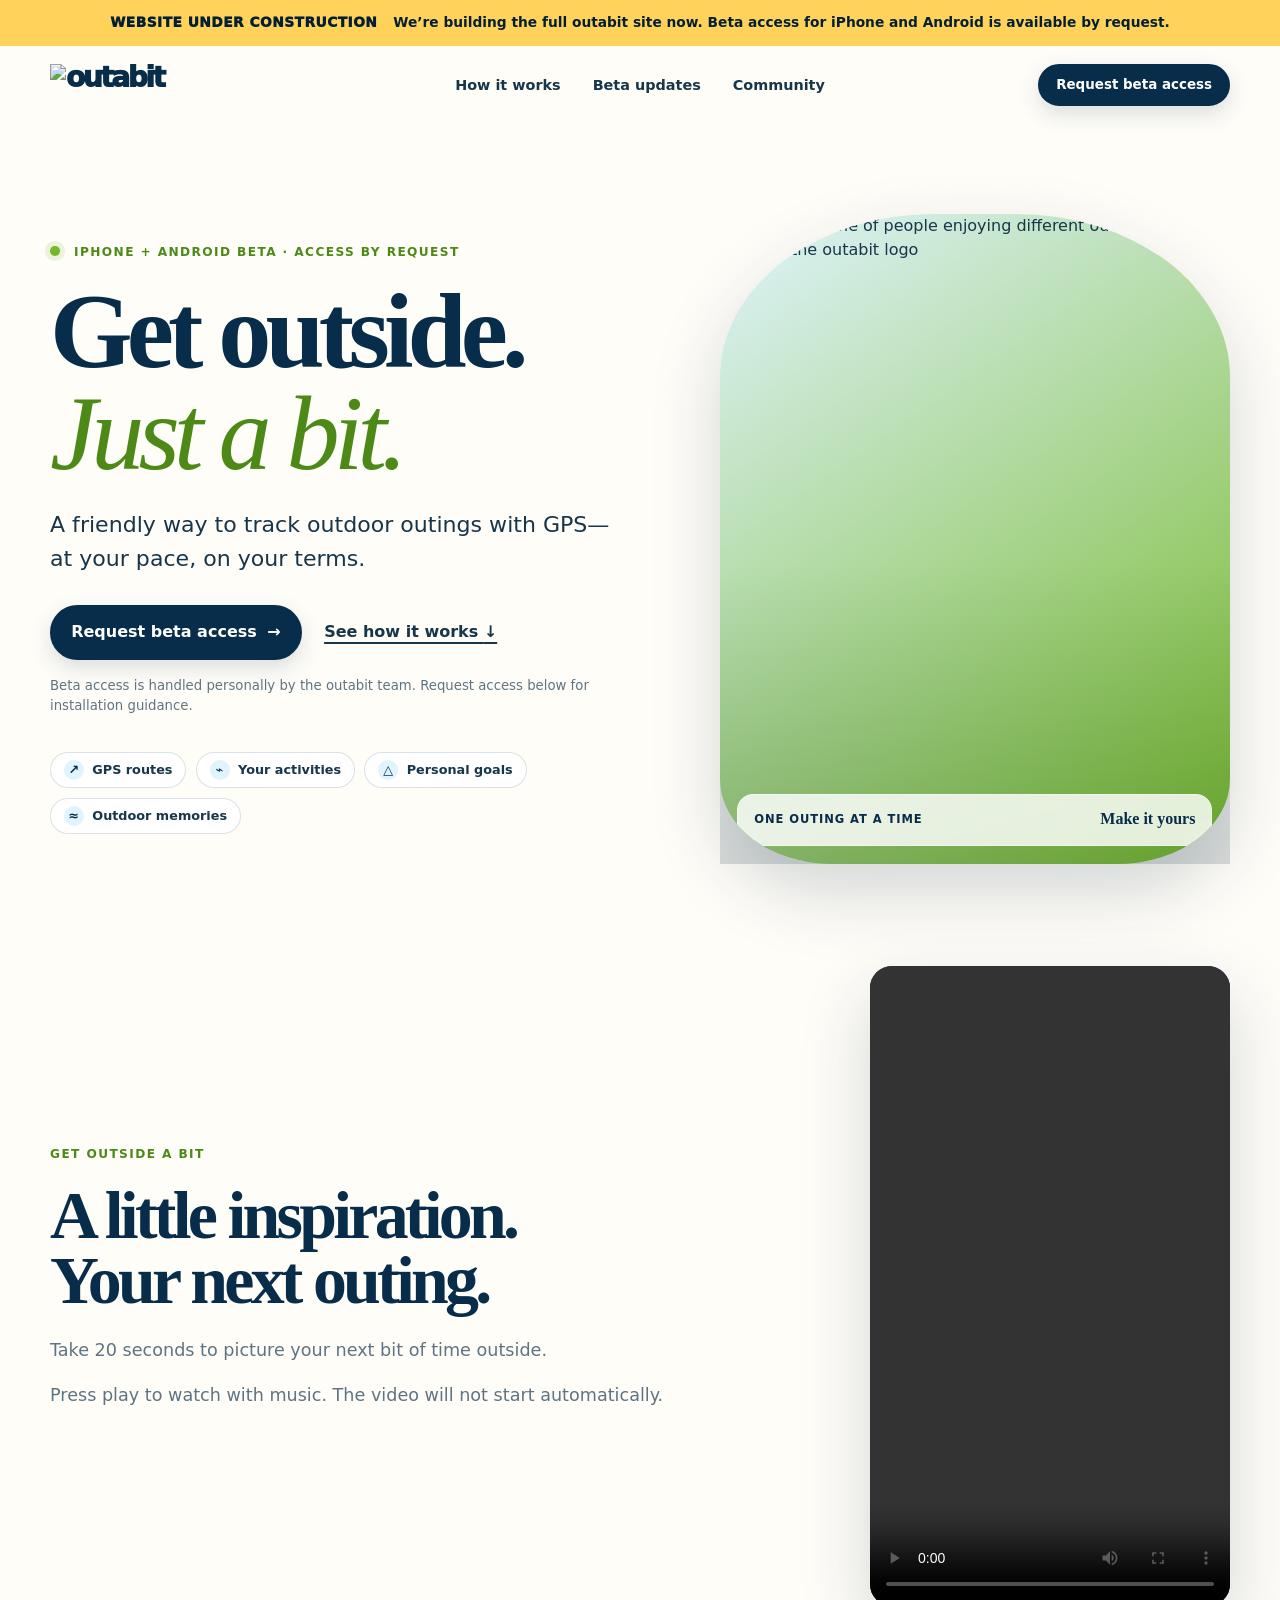
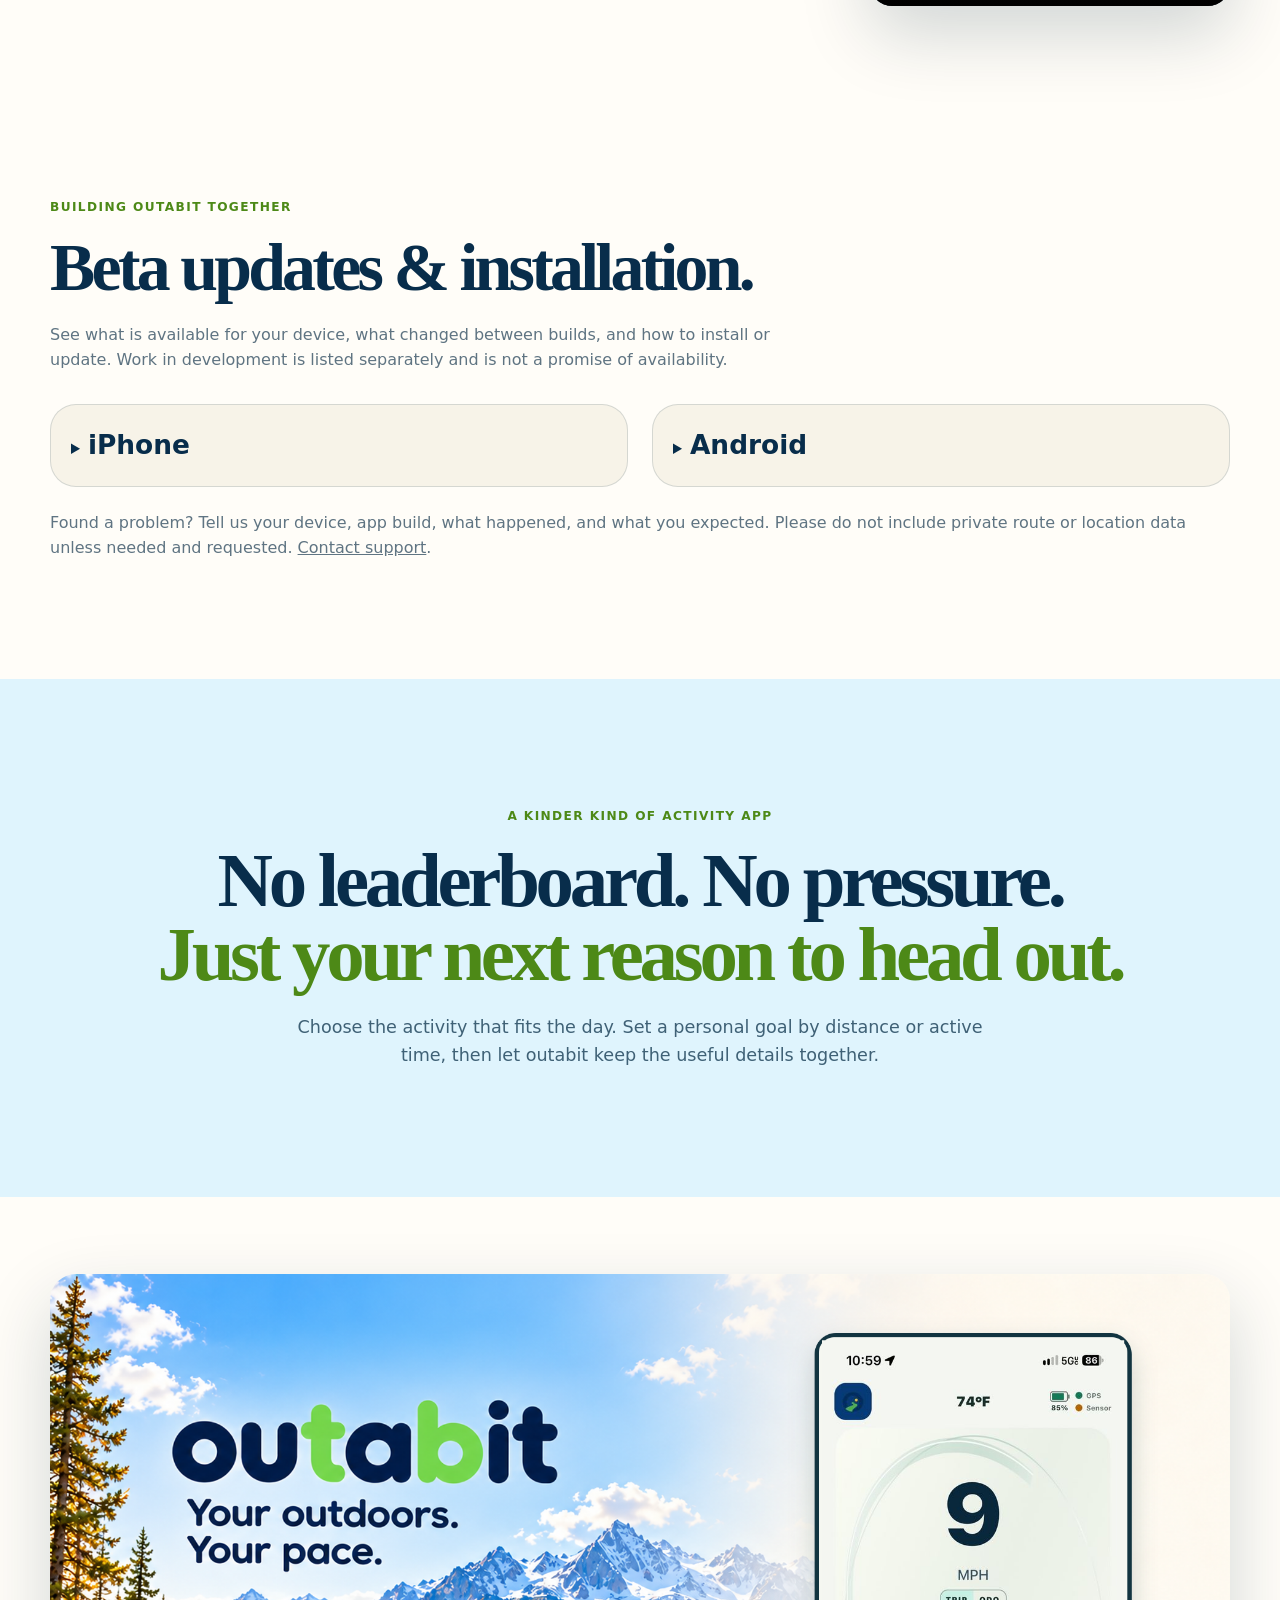
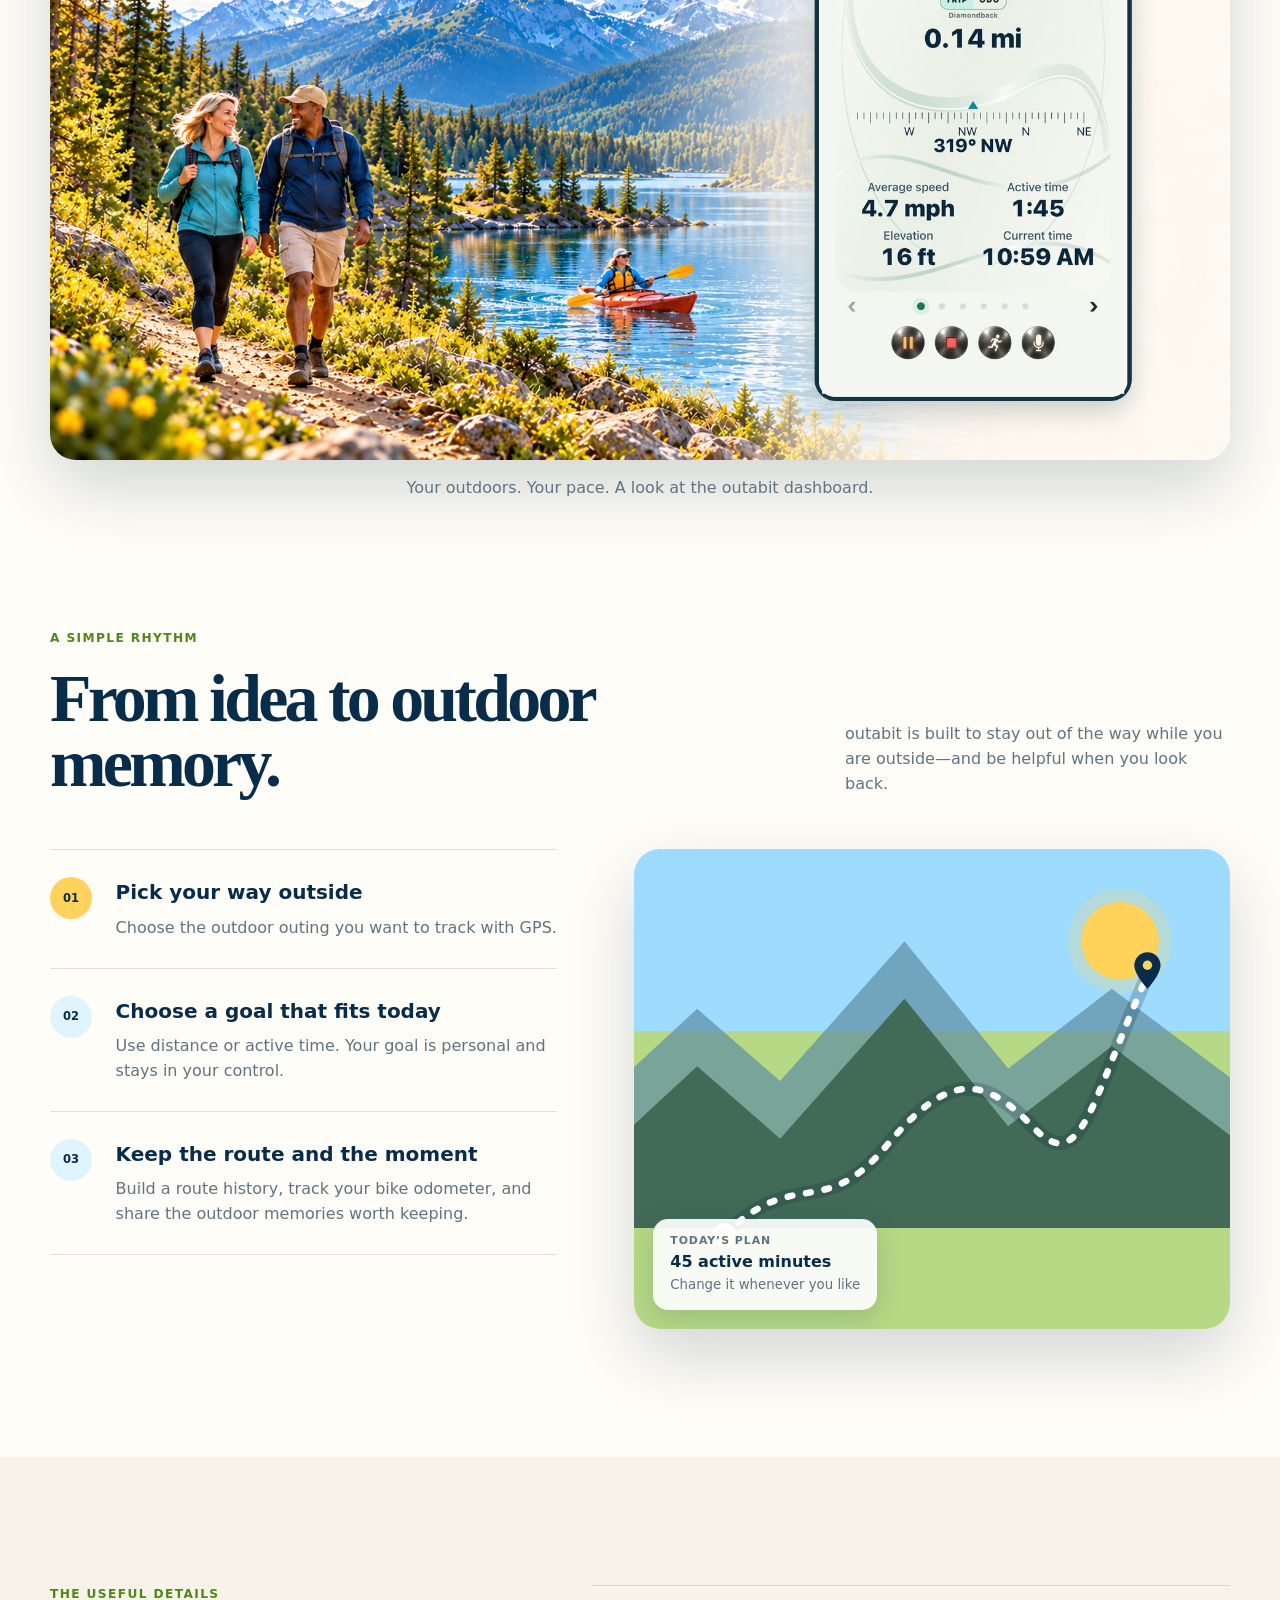
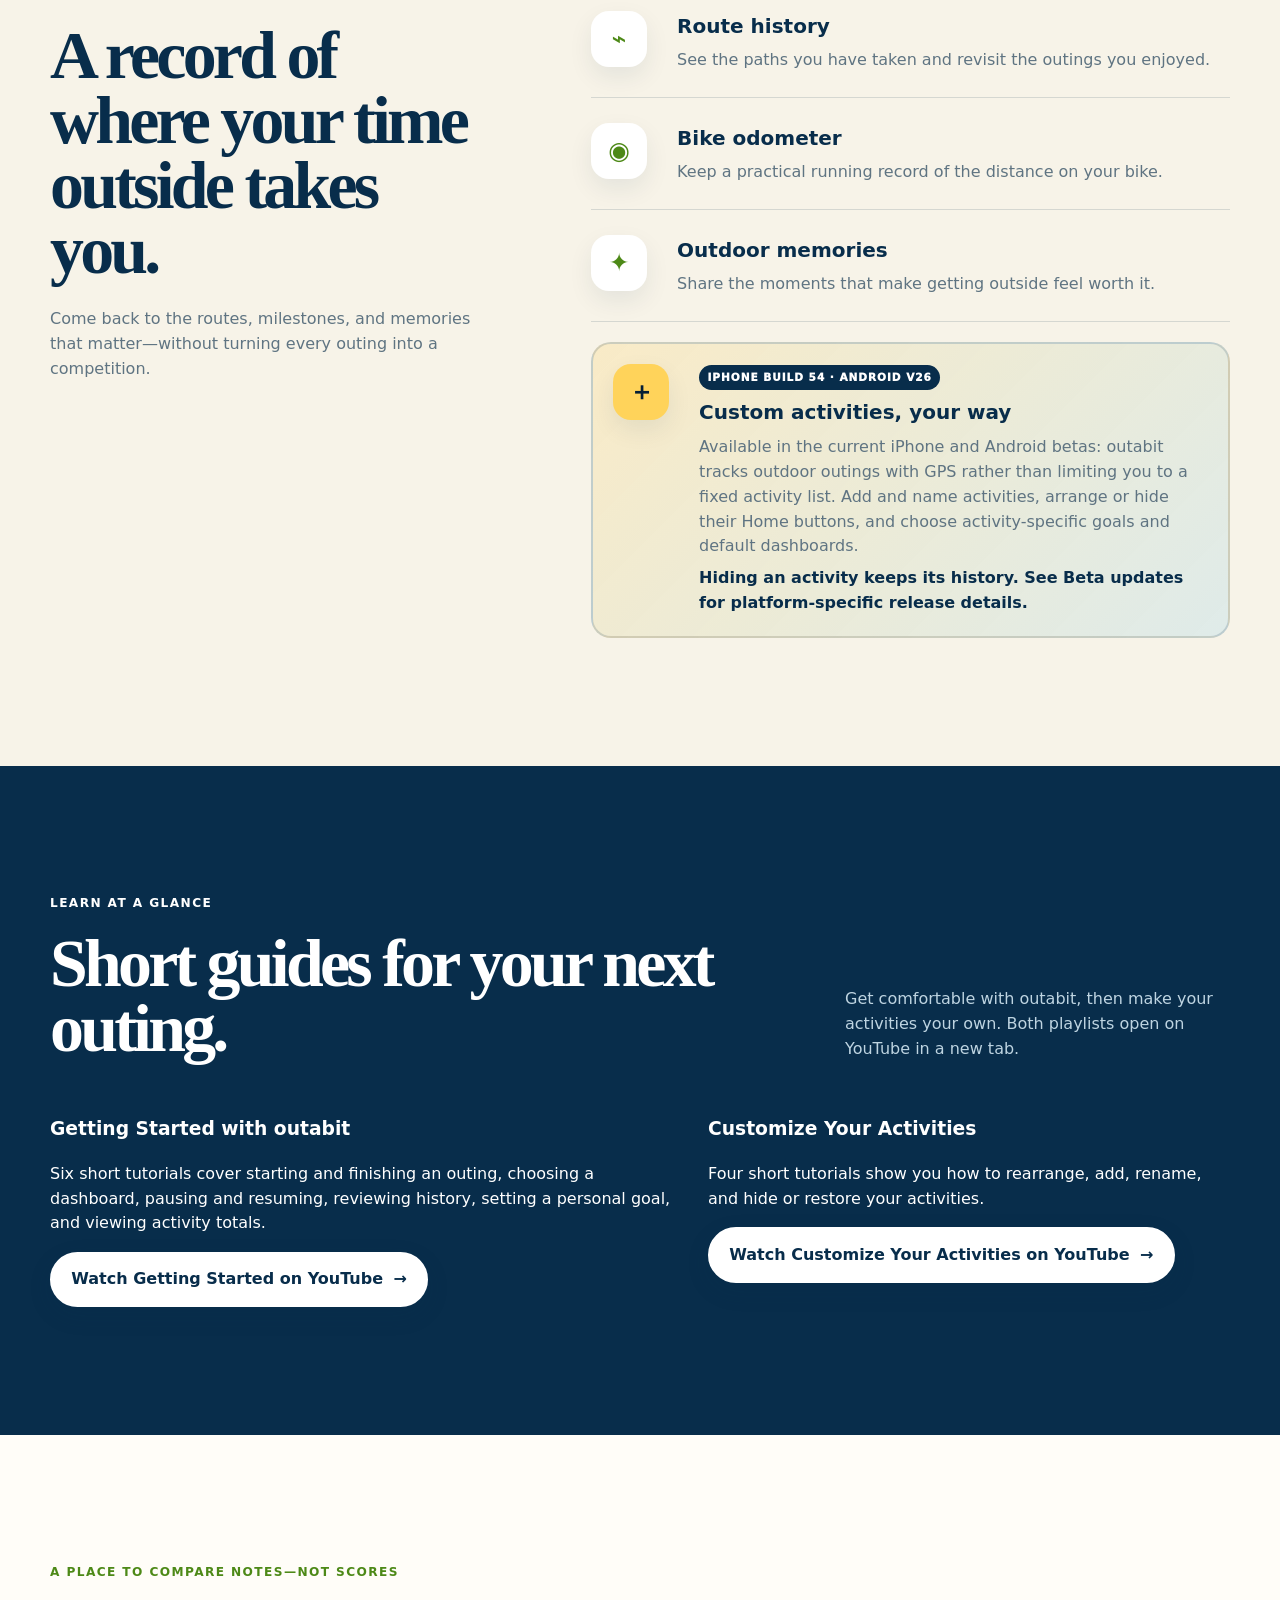
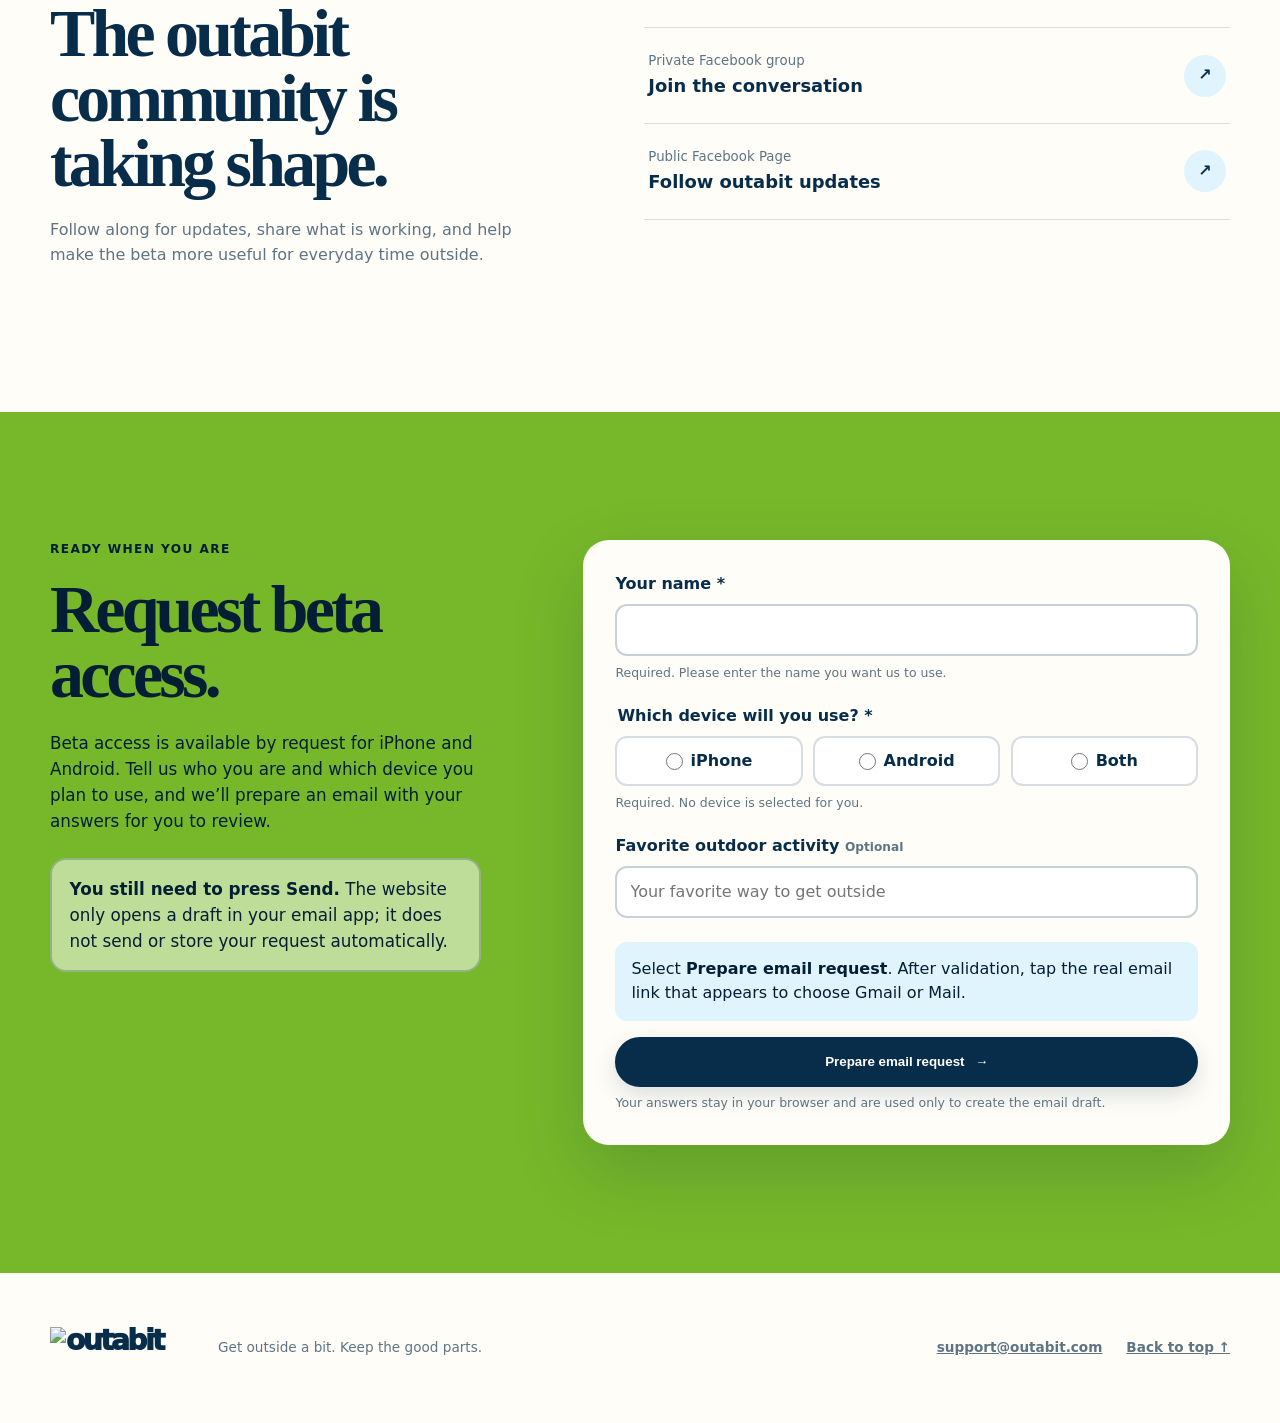
==== commit cf28be86: "Collapse platform beta information independently by default" ====
--- a/index.html
+++ b/index.html
@@ -6,7 +6,7 @@
   <meta name="description" content="outabit is a friendly GPS activity app for outdoor outings, personal goals, route history, and outdoor memories.">
   <title>outabit — get outside a bit</title>
   <link rel="icon" type="image/png" href="assets/outabit-favicon.png">
-  <link rel="stylesheet" href="styles.css?v=20261021-beta54">
+  <link rel="stylesheet" href="styles.css?v=20261022-collapsible">
 </head>
 <body>
   <a class="skip-link" href="#main">Skip to content</a>
@@ -61,7 +61,7 @@
       </video>
     </section>
 
-<section class="beta-updates" id="beta-updates" aria-labelledby="beta-updates-title"><p class="section-kicker">Building outabit together</p><h2 id="beta-updates-title">Beta updates &amp; installation.</h2><p class="beta-updates-intro">See what is available for your device, what changed between builds, and how to install or update. Work in development is listed separately and is not a promise of availability.</p><div class="beta-platforms"><section class="beta-platform" aria-labelledby="beta-iphone"><h3 id="beta-iphone">iPhone</h3><article class="beta-release"><span class="beta-status beta-status-available">Available to beta testers</span><h4>Build 54</h4><p class="beta-release-meta">Status checked: <time datetime="2026-10-21">2026-10-21</time></p><h5>What’s new</h5><ul><li>Customizable activities, so you can make outabit fit the way you get outside.</li><li>Improved Bluetooth connectivity.</li></ul><h5>Known issues</h5><ul><li>A build-specific known-issues list is not yet documented here. Please report anything unexpected.</li></ul><h5>Please help test</h5><ul><li>Try your Bluetooth sensor: finding it, connecting, viewing readings, and reconnecting after it has been disconnected.</li><li>Try customizing activities, then check that your choices and existing outing history remain as expected.</li></ul></article><h4>Install or update</h4><p>Beta access is handled personally by the outabit team through TestFlight.</p><ol><li>New tester? Request beta access below and follow the invitation sent by the outabit team.</li><li>Already testing? Open TestFlight, select outabit, and install the update offered to you. Look for build 54.</li><li>Keep the existing app installed when updating. If build 54 is not offered, contact support rather than deleting your app.</li></ol><p><a href="#beta-request">Request beta access</a></p></section><section class="beta-platform" aria-labelledby="beta-android"><h3 id="beta-android">Android</h3><article class="beta-release"><span class="beta-status beta-status-available">Available to beta testers</span><h4>v26 · version 1.1 · build 2026101226</h4><p class="beta-release-meta">Released: <time datetime="2026-10-21">2026-10-21</time></p><h5>What’s new</h5><ul><li>Custom activities: add, rename, reorder, hide and restore activities, with independent goals and default screens. Hidden activities with outings remain in Stats.</li><li>Bluetooth sensor discovery now includes unnamed devices, merges duplicate advertisements, shows signal strength and sorts stronger signals first.</li><li>Compatibility clues distinguish previously connected sensors, likely compatible sensors and devices with unknown compatibility. Services are checked after you select Connect.</li><li>Long-press an activity on Home to customize it, with a direct return to Home.</li></ul><h5>Fixes</h5><ul><li>Normal Cancel no longer shows a misleading lost-sensor warning.</li><li>Empty Stats activity rows are omitted, and empty periods are explained.</li></ul><h5>Known issues</h5><ul><li>A build-specific known-issues list is not yet documented here. Please report anything unexpected.</li></ul><h5>Please help test</h5><ul><li>Check sensor discovery, live readings and reconnect behavior with your own sensor.</li><li>Try customizing and hiding activities; verify that saved outings and settings remain intact after updating.</li></ul><p><a href="release-notes.html#android-v26">Full release notes</a></p></article><h4>Install or update</h4><p>Ask the outabit team for beta access and the official Android installation instructions.</p><ol><li>New tester? Request beta access below. Use only the official installer and instructions provided by the outabit team.</li><li>Already testing? Install the new beta over your existing beta app. Do not uninstall first, as this can remove local outings and settings.</li><li>Keep Android security protections enabled. Stop and contact support if you see an unexpected signing or package mismatch.</li></ol><p><a href="#beta-request">Request beta access</a></p><details><summary>Earlier builds</summary><article class="beta-release"><span class="beta-status beta-status-available">Available to beta testers</span><h4>Earlier beta · v4 · build 2026101204</h4><p class="beta-release-meta">Released: <time datetime="2026-10-12">2026-10-12</time></p><h5>What’s new</h5><ul><li>Compact Settings with focused detail pages.</li><li>An explicit Save to Gallery action for outing images.</li></ul><h5>Fixes</h5><ul><li>Corrected Android native dependency packaging and retained the shared-object lifetime fix for asynchronous native calls.</li></ul><h5>Known issues</h5><p>Not yet documented for this build.</p><p><a href="release-notes.html#android-v4">Full release notes</a></p></article></details></section></div><p class="beta-updates-footer">Found a problem? Tell us your device, app build, what happened, and what you expected. Please do not include private route or location data unless needed and requested. <a href="mailto:support@outabit.com">Contact support</a>.</p></section>
+<section class="beta-updates" id="beta-updates" aria-labelledby="beta-updates-title"><p class="section-kicker">Building outabit together</p><h2 id="beta-updates-title">Beta updates &amp; installation.</h2><p class="beta-updates-intro">See what is available for your device, what changed between builds, and how to install or update. Work in development is listed separately and is not a promise of availability.</p><div class="beta-platforms"><details class="beta-platform"><summary><h3 id="beta-iphone">iPhone</h3></summary><div class="beta-platform-content"><article class="beta-release"><span class="beta-status beta-status-available">Available to beta testers</span><h4>Build 54</h4><p class="beta-release-meta">Status checked: <time datetime="2026-10-21">2026-10-21</time></p><h5>What’s new</h5><ul><li>Customizable activities, so you can make outabit fit the way you get outside.</li><li>Improved Bluetooth connectivity.</li></ul><h5>Known issues</h5><ul><li>A build-specific known-issues list is not yet documented here. Please report anything unexpected.</li></ul><h5>Please help test</h5><ul><li>Try your Bluetooth sensor: finding it, connecting, viewing readings, and reconnecting after it has been disconnected.</li><li>Try customizing activities, then check that your choices and existing outing history remain as expected.</li></ul></article><h4>Install or update</h4><p>Beta access is handled personally by the outabit team through TestFlight.</p><ol><li>New tester? Request beta access below and follow the invitation sent by the outabit team.</li><li>Already testing? Open TestFlight, select outabit, and install the update offered to you. Look for build 54.</li><li>Keep the existing app installed when updating. If build 54 is not offered, contact support rather than deleting your app.</li></ol><p><a href="#beta-request">Request beta access</a></p></div></details><details class="beta-platform"><summary><h3 id="beta-android">Android</h3></summary><div class="beta-platform-content"><article class="beta-release"><span class="beta-status beta-status-available">Available to beta testers</span><h4>v26 · version 1.1 · build 2026101226</h4><p class="beta-release-meta">Released: <time datetime="2026-10-21">2026-10-21</time></p><h5>What’s new</h5><ul><li>Custom activities: add, rename, reorder, hide and restore activities, with independent goals and default screens. Hidden activities with outings remain in Stats.</li><li>Bluetooth sensor discovery now includes unnamed devices, merges duplicate advertisements, shows signal strength and sorts stronger signals first.</li><li>Compatibility clues distinguish previously connected sensors, likely compatible sensors and devices with unknown compatibility. Services are checked after you select Connect.</li><li>Long-press an activity on Home to customize it, with a direct return to Home.</li></ul><h5>Fixes</h5><ul><li>Normal Cancel no longer shows a misleading lost-sensor warning.</li><li>Empty Stats activity rows are omitted, and empty periods are explained.</li></ul><h5>Known issues</h5><ul><li>A build-specific known-issues list is not yet documented here. Please report anything unexpected.</li></ul><h5>Please help test</h5><ul><li>Check sensor discovery, live readings and reconnect behavior with your own sensor.</li><li>Try customizing and hiding activities; verify that saved outings and settings remain intact after updating.</li></ul><p><a href="release-notes.html#android-v26">Full release notes</a></p></article><h4>Install or update</h4><p>Ask the outabit team for beta access and the official Android installation instructions.</p><ol><li>New tester? Request beta access below. Use only the official installer and instructions provided by the outabit team.</li><li>Already testing? Install the new beta over your existing beta app. Do not uninstall first, as this can remove local outings and settings.</li><li>Keep Android security protections enabled. Stop and contact support if you see an unexpected signing or package mismatch.</li></ol><p><a href="#beta-request">Request beta access</a></p><details><summary>Earlier builds</summary><article class="beta-release"><span class="beta-status beta-status-available">Available to beta testers</span><h4>Earlier beta · v4 · build 2026101204</h4><p class="beta-release-meta">Released: <time datetime="2026-10-12">2026-10-12</time></p><h5>What’s new</h5><ul><li>Compact Settings with focused detail pages.</li><li>An explicit Save to Gallery action for outing images.</li></ul><h5>Fixes</h5><ul><li>Corrected Android native dependency packaging and retained the shared-object lifetime fix for asynchronous native calls.</li></ul><h5>Known issues</h5><p>Not yet documented for this build.</p><p><a href="release-notes.html#android-v4">Full release notes</a></p></article></details></div></details></div><p class="beta-updates-footer">Found a problem? Tell us your device, app build, what happened, and what you expected. Please do not include private route or location data unless needed and requested. <a href="mailto:support@outabit.com">Contact support</a>.</p></section>
 
     <section class="manifesto" aria-labelledby="manifesto-title">
       <p class="section-kicker">A kinder kind of activity app</p>
--- a/styles.css
+++ b/styles.css
@@ -426,3 +426,12 @@
 .beta-platform a:focus-visible, .beta-platform summary:focus-visible { outline: 3px solid var(--green-deep); outline-offset: 4px; }
 .beta-updates-footer { margin-top: 1.5rem; color: var(--muted); }
 @media (max-width: 760px) { .beta-platforms { grid-template-columns: minmax(0, 1fr); } }
+
+/* Independent native disclosures keep device information compact and keyboard accessible. */
+.beta-platforms { align-items: start; }
+details.beta-platform { padding: 0; }
+.beta-platform > summary { min-height: 64px; padding: 1.25rem; cursor: pointer; color: var(--navy); font-weight: 800; }
+.beta-platform > summary h3 { display: inline; margin: 0; font-size: 1.65rem; }
+.beta-platform > summary:hover { background: var(--sky-soft); border-radius: var(--radius); }
+.beta-platform > summary:focus-visible { outline: 3px solid var(--green-deep); outline-offset: 4px; border-radius: var(--radius); }
+.beta-platform-content { padding: 0 clamp(1.25rem, 3vw, 2rem) clamp(1.25rem, 3vw, 2rem); }
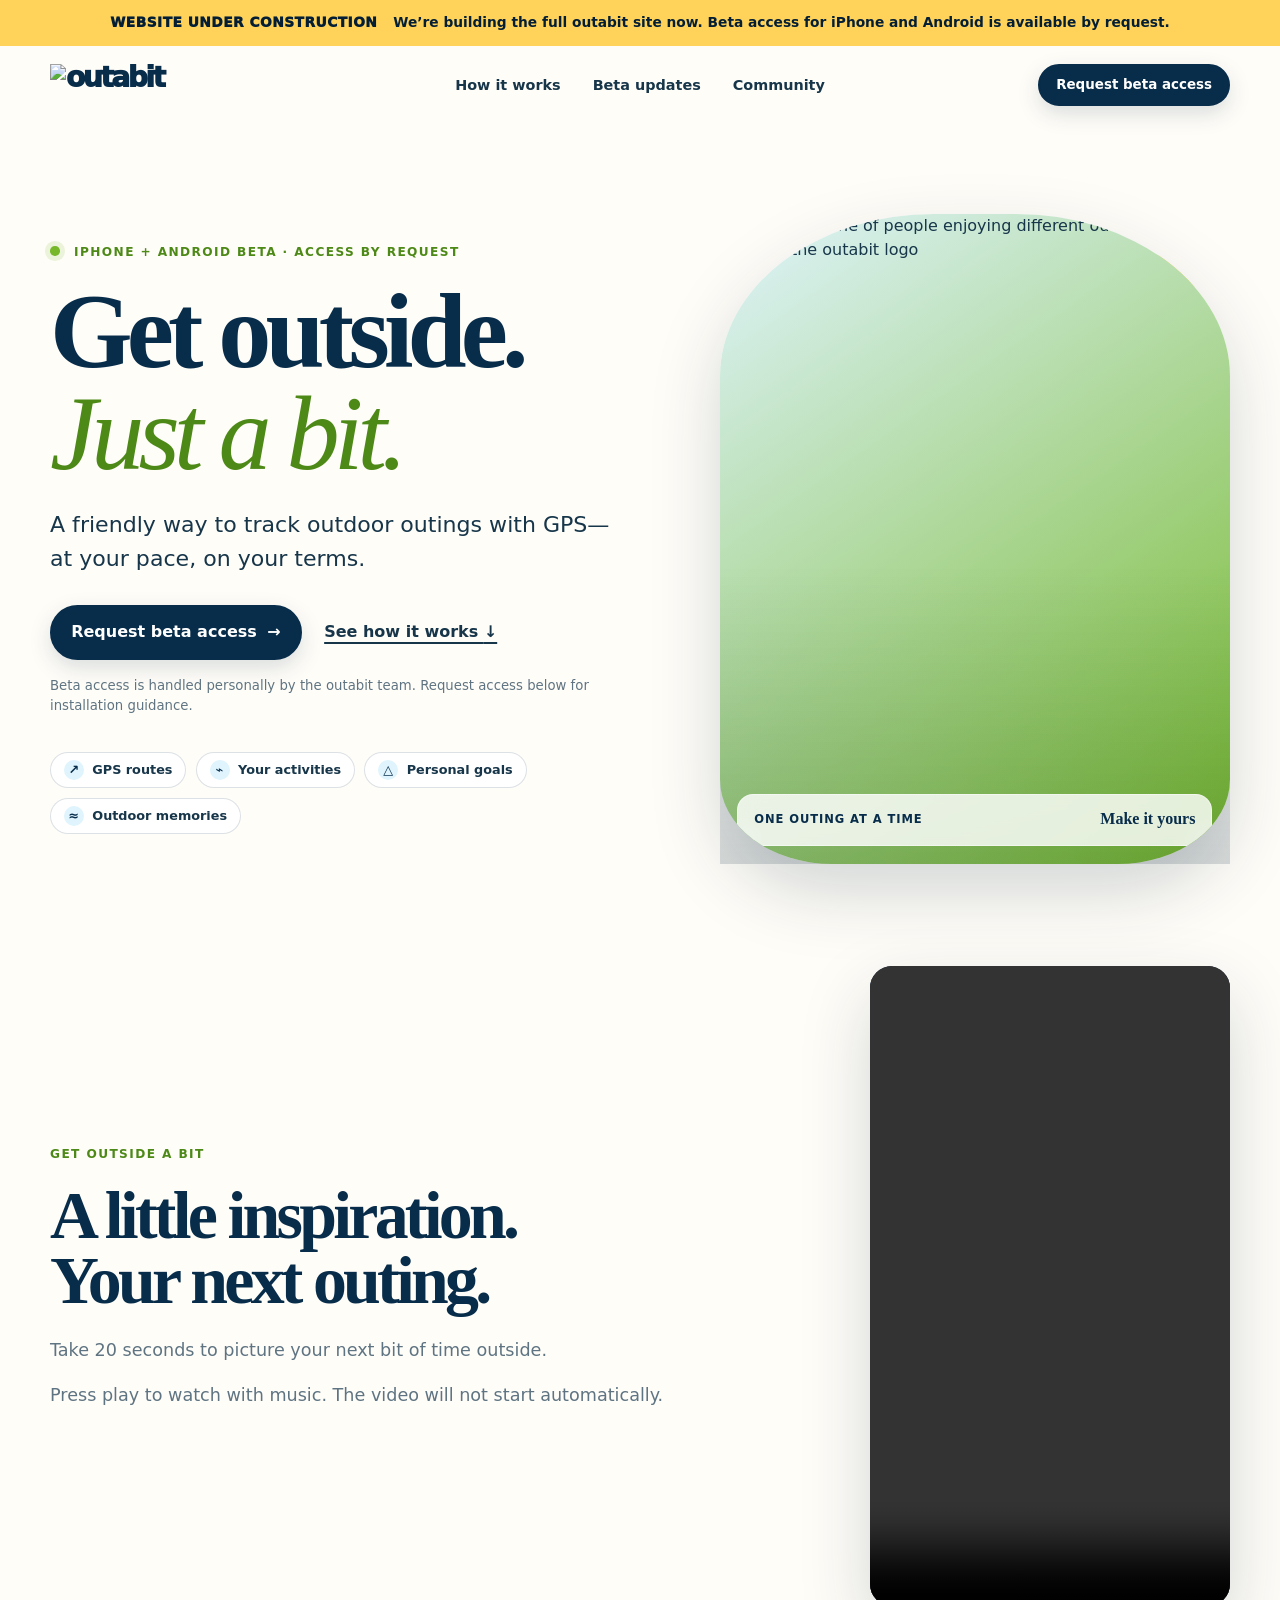
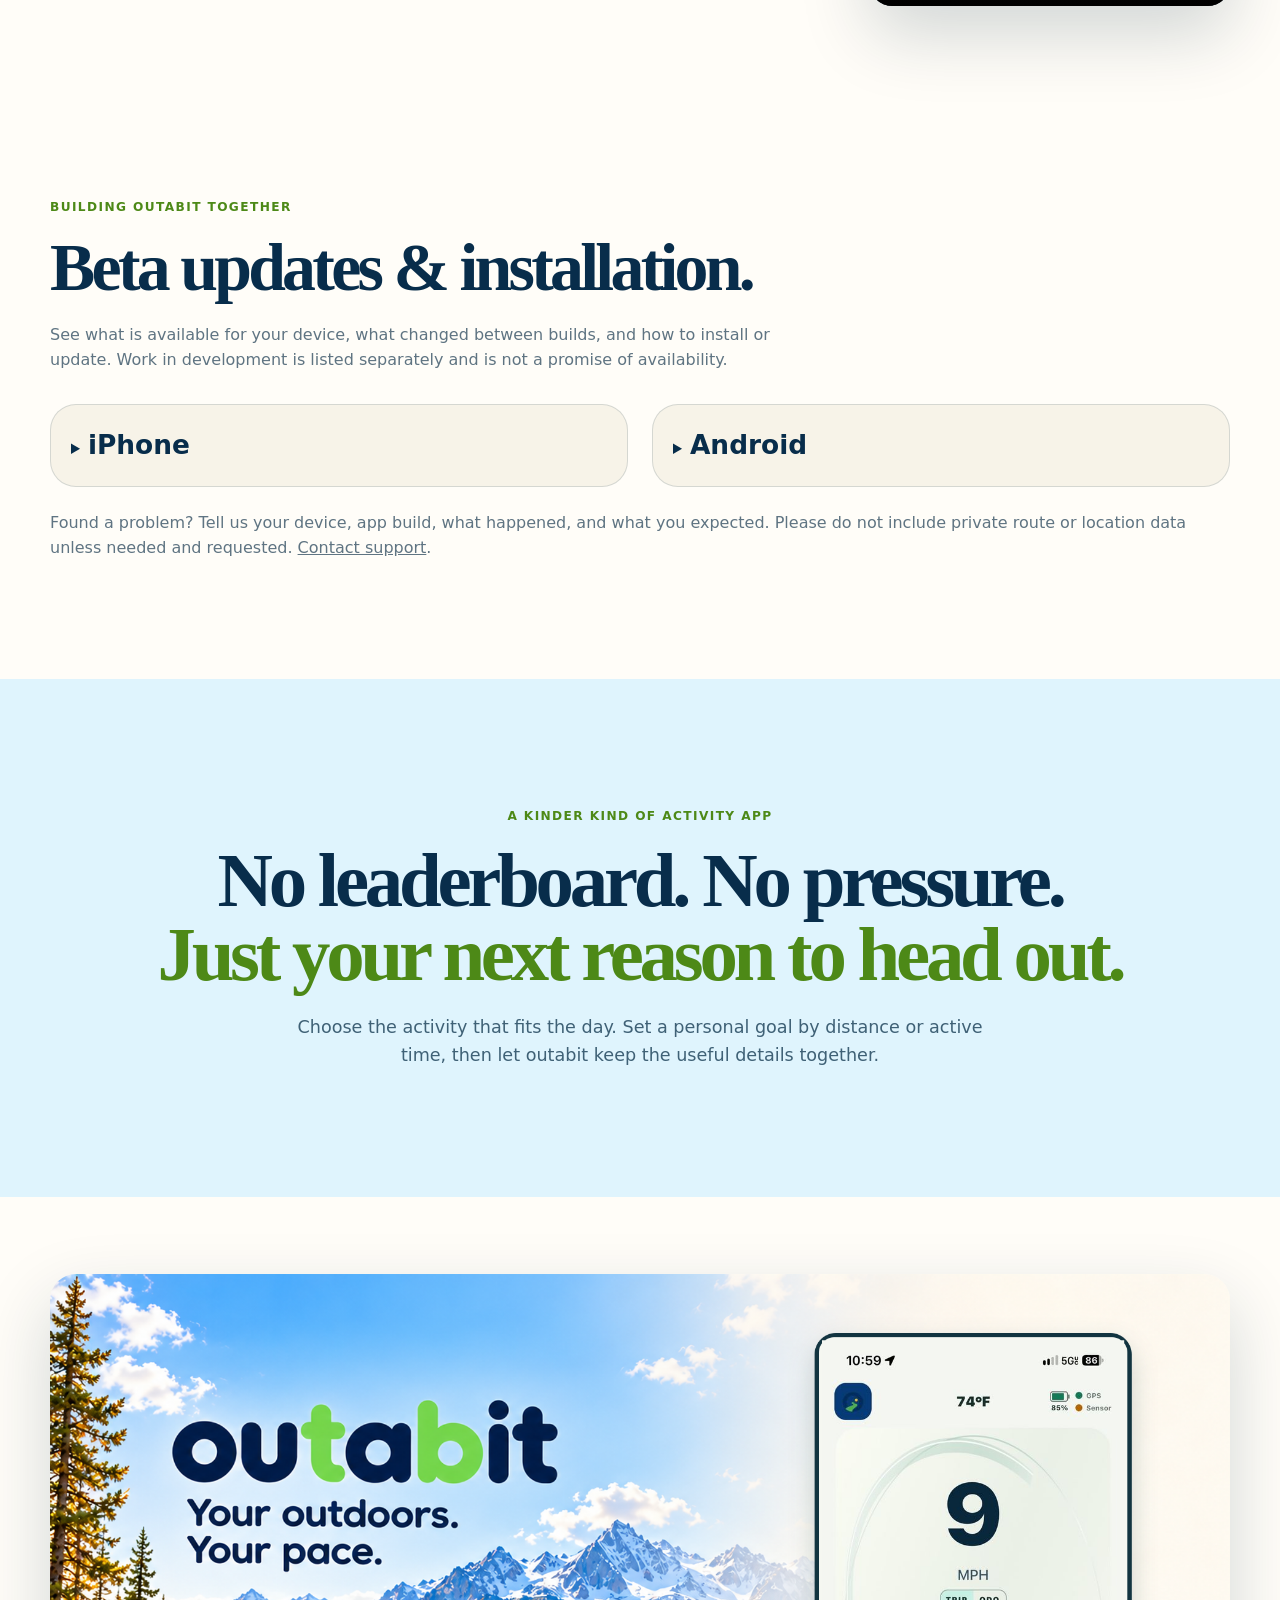
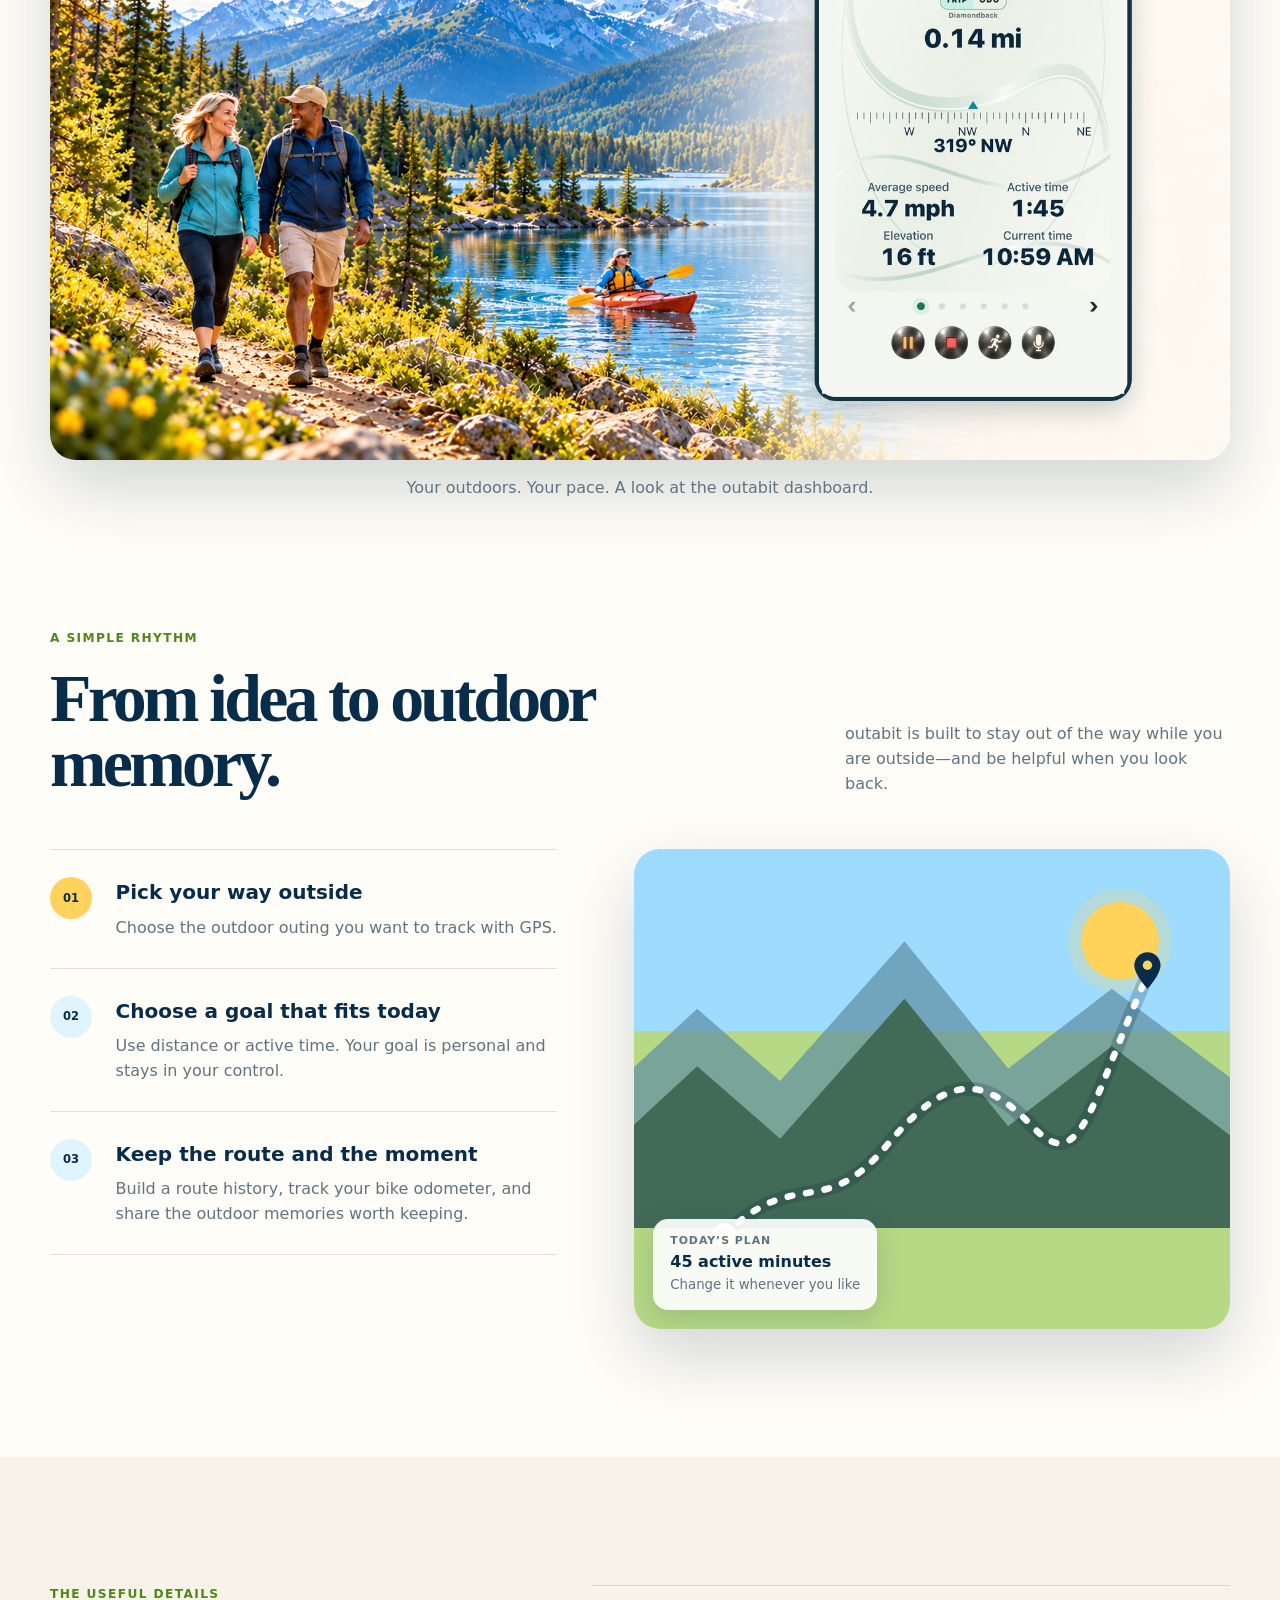
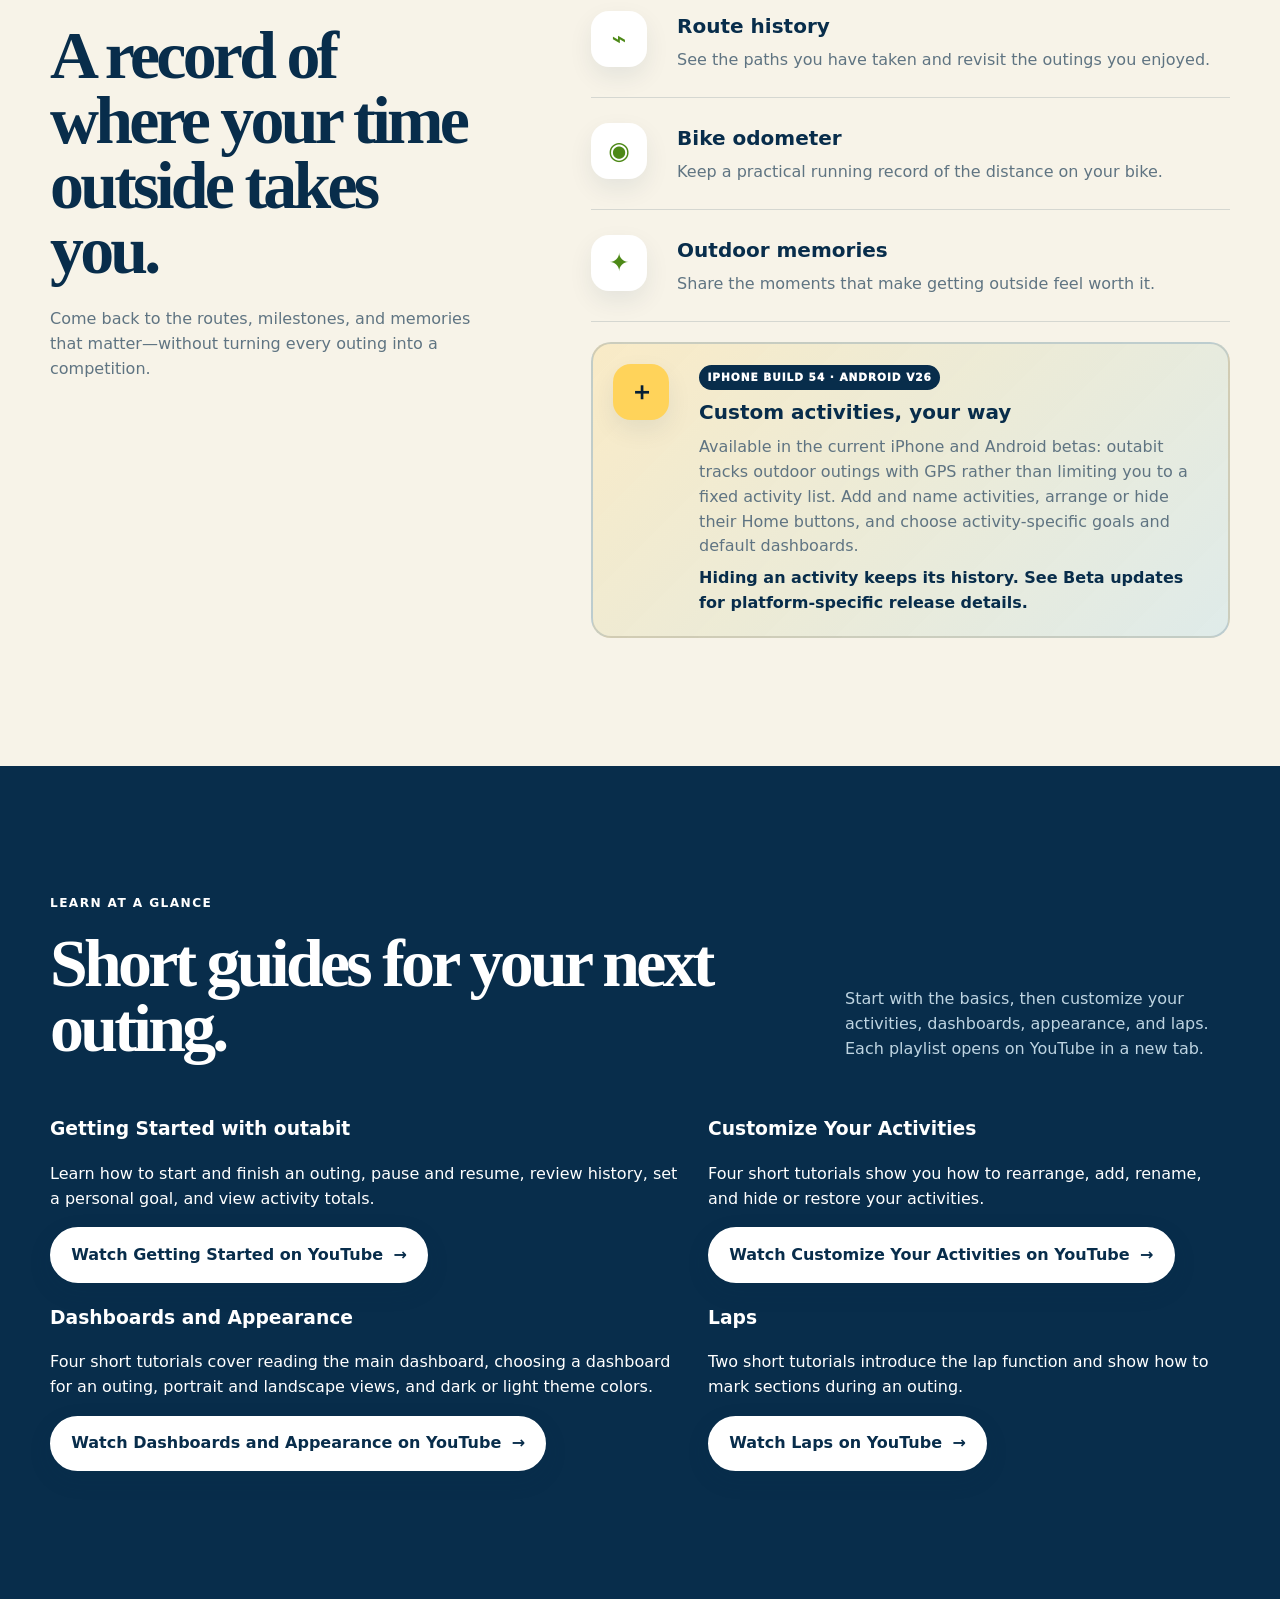
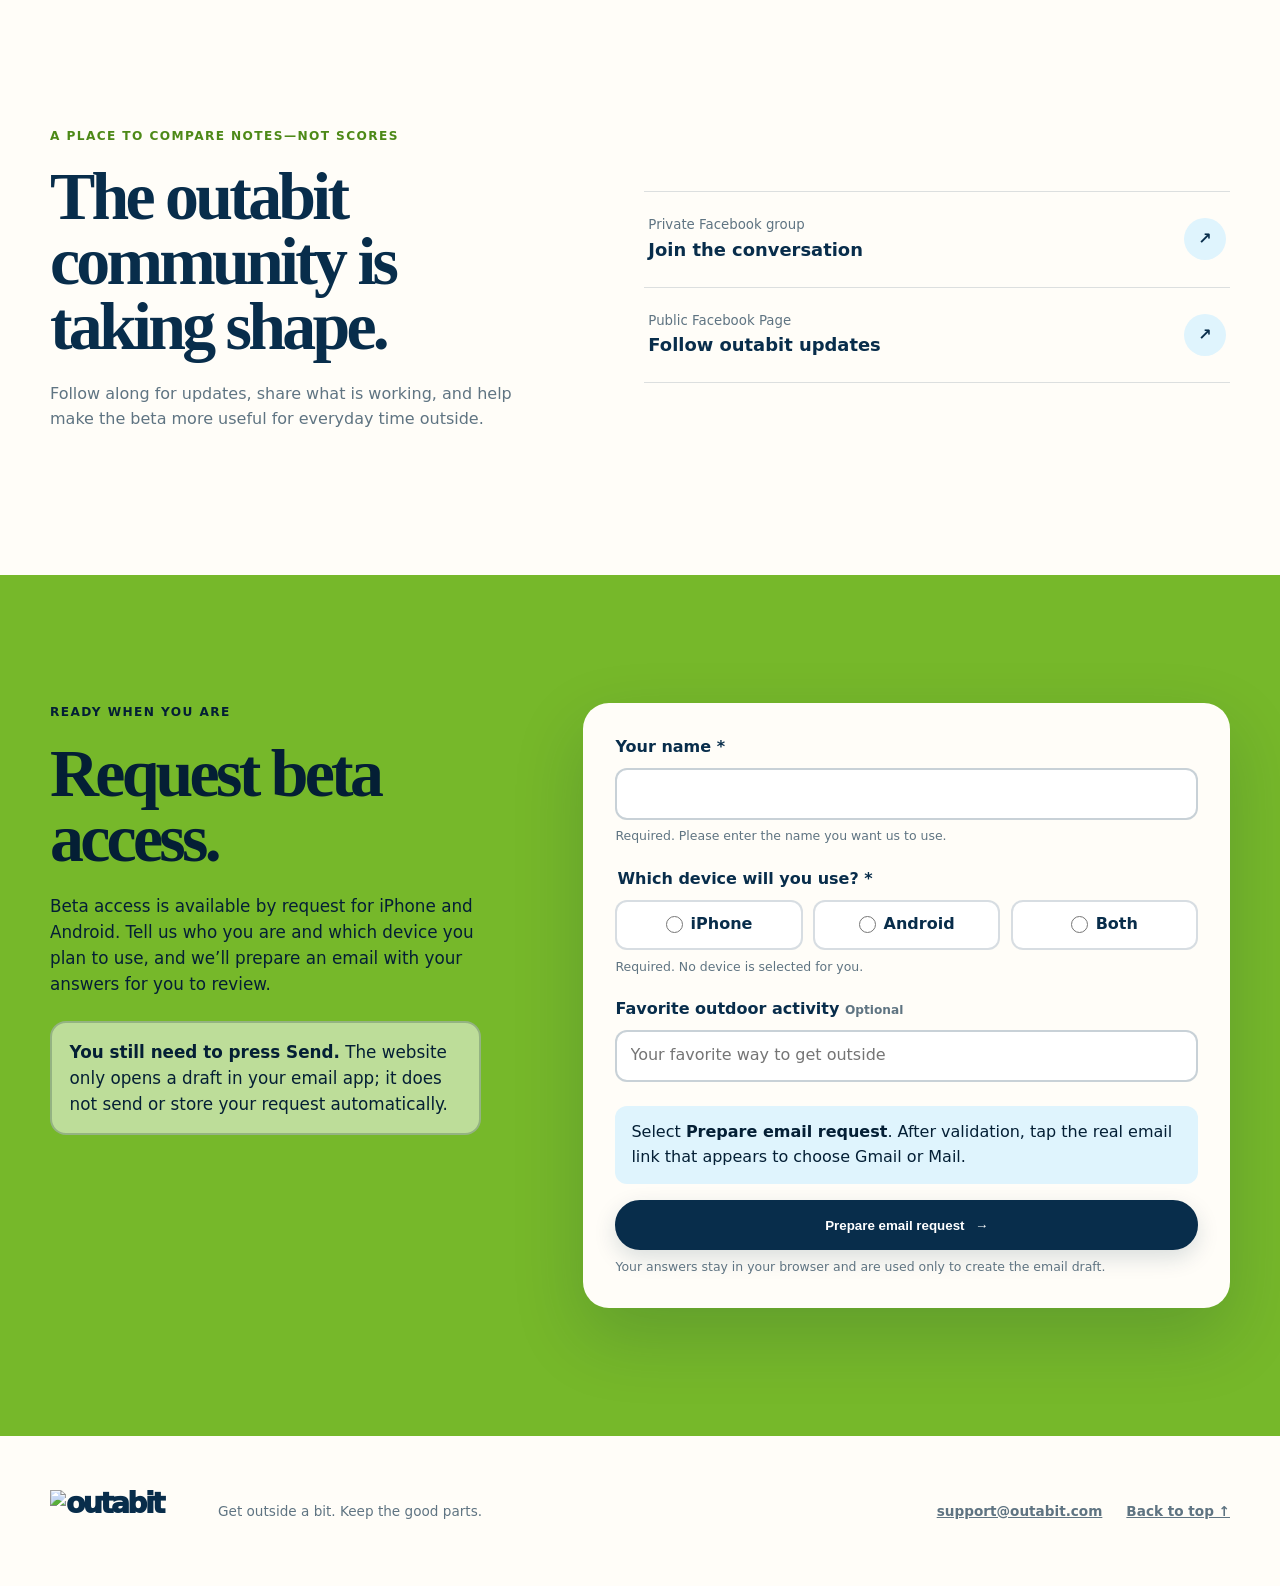
==== commit a08e6c41: "Update outabit tutorial playlists" ====
--- a/index.html
+++ b/index.html
@@ -151,18 +151,28 @@
           <p class="section-kicker">Learn at a glance</p>
           <h2 id="tutorials-title">Short guides for your next outing.</h2>
         </div>
-        <p>Get comfortable with outabit, then make your activities your own. Both playlists open on YouTube in a new tab.</p>
+        <p>Start with the basics, then customize your activities, dashboards, appearance, and laps. Each playlist opens on YouTube in a new tab.</p>
       </div>
       <div class="video-row">
         <article>
           <h3>Getting Started with outabit</h3>
-          <p>Six short tutorials cover starting and finishing an outing, choosing a dashboard, pausing and resuming, reviewing history, setting a personal goal, and viewing activity totals.</p>
+          <p>Learn how to start and finish an outing, pause and resume, review history, set a personal goal, and view activity totals.</p>
           <a class="button button-light" href="https://www.youtube.com/playlist?list=PLa-_et8pGbcQ" target="_blank" rel="noopener noreferrer" aria-label="Watch Getting Started with outabit on YouTube (opens in a new tab)">Watch Getting Started on YouTube <span aria-hidden="true">→</span></a>
         </article>
         <article>
           <h3>Customize Your Activities</h3>
           <p>Four short tutorials show you how to rearrange, add, rename, and hide or restore your activities.</p>
           <a class="button button-light" href="https://www.youtube.com/playlist?list=PLBf3dUZ7rcBA" target="_blank" rel="noopener noreferrer" aria-label="Watch Customize Your Activities on YouTube (opens in a new tab)">Watch Customize Your Activities on YouTube <span aria-hidden="true">→</span></a>
+        </article>
+        <article>
+          <h3>Dashboards and Appearance</h3>
+          <p>Four short tutorials cover reading the main dashboard, choosing a dashboard for an outing, portrait and landscape views, and dark or light theme colors.</p>
+          <a class="button button-light" href="https://www.youtube.com/playlist?list=PLDryEqWmpjU8" target="_blank" rel="noopener noreferrer" aria-label="Watch Dashboards and Appearance on YouTube (opens in a new tab)">Watch Dashboards and Appearance on YouTube <span aria-hidden="true">→</span></a>
+        </article>
+        <article>
+          <h3>Laps</h3>
+          <p>Two short tutorials introduce the lap function and show how to mark sections during an outing.</p>
+          <a class="button button-light" href="https://www.youtube.com/playlist?list=PLUkOgWfylQXc" target="_blank" rel="noopener noreferrer" aria-label="Watch Laps on YouTube (opens in a new tab)">Watch Laps on YouTube <span aria-hidden="true">→</span></a>
         </article>
       </div>
     </section>
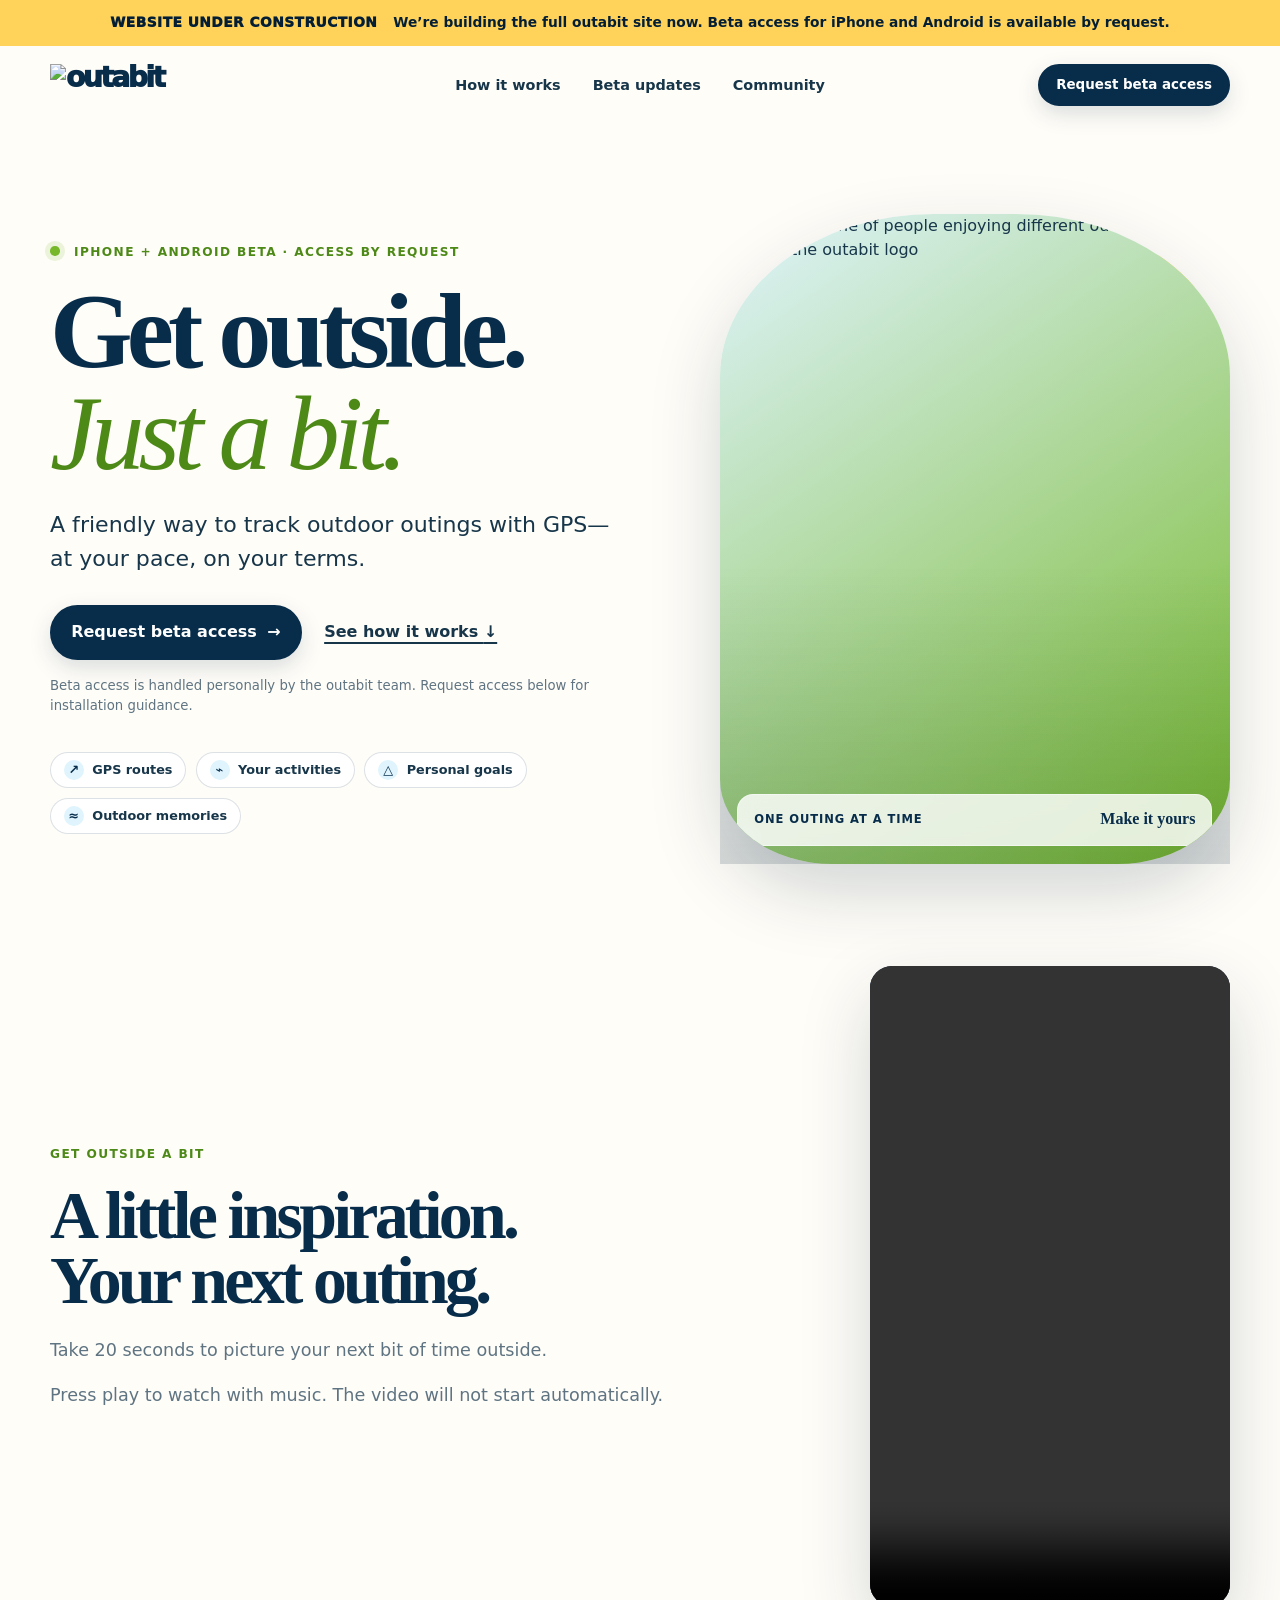
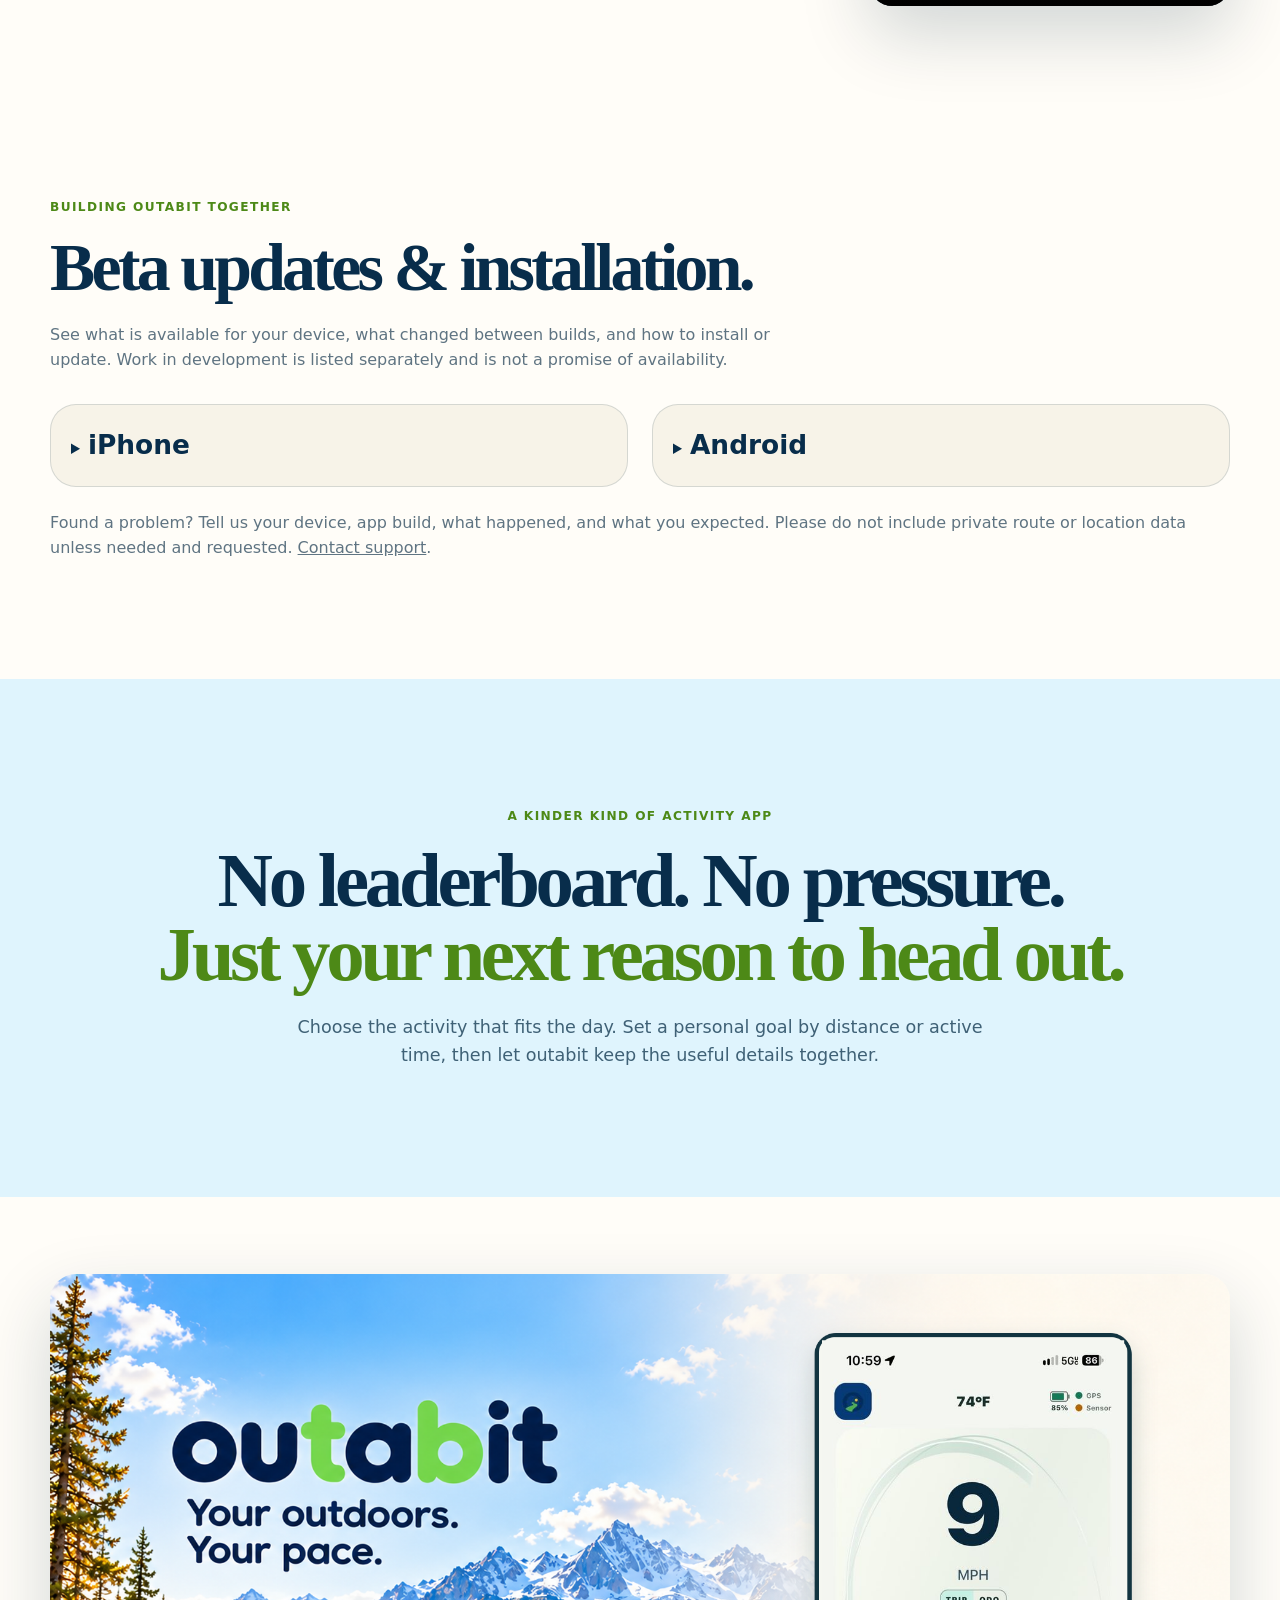
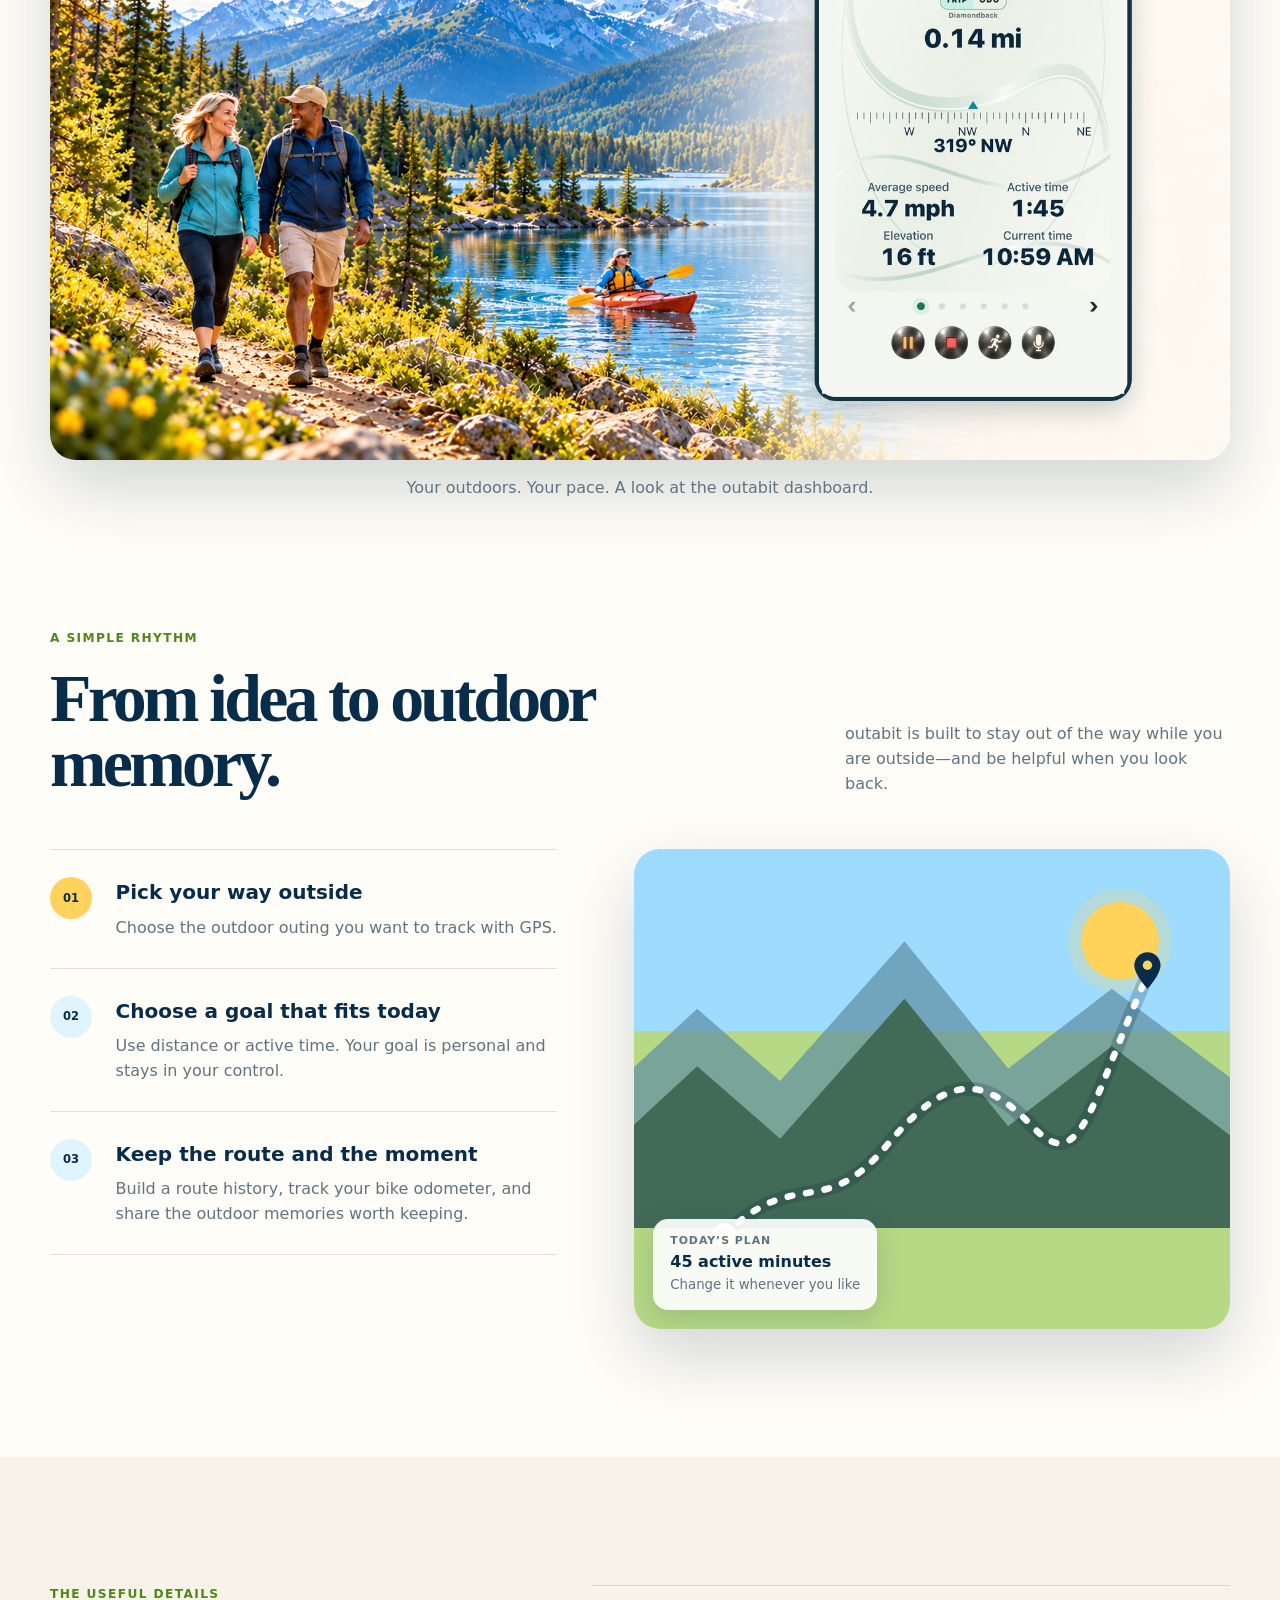
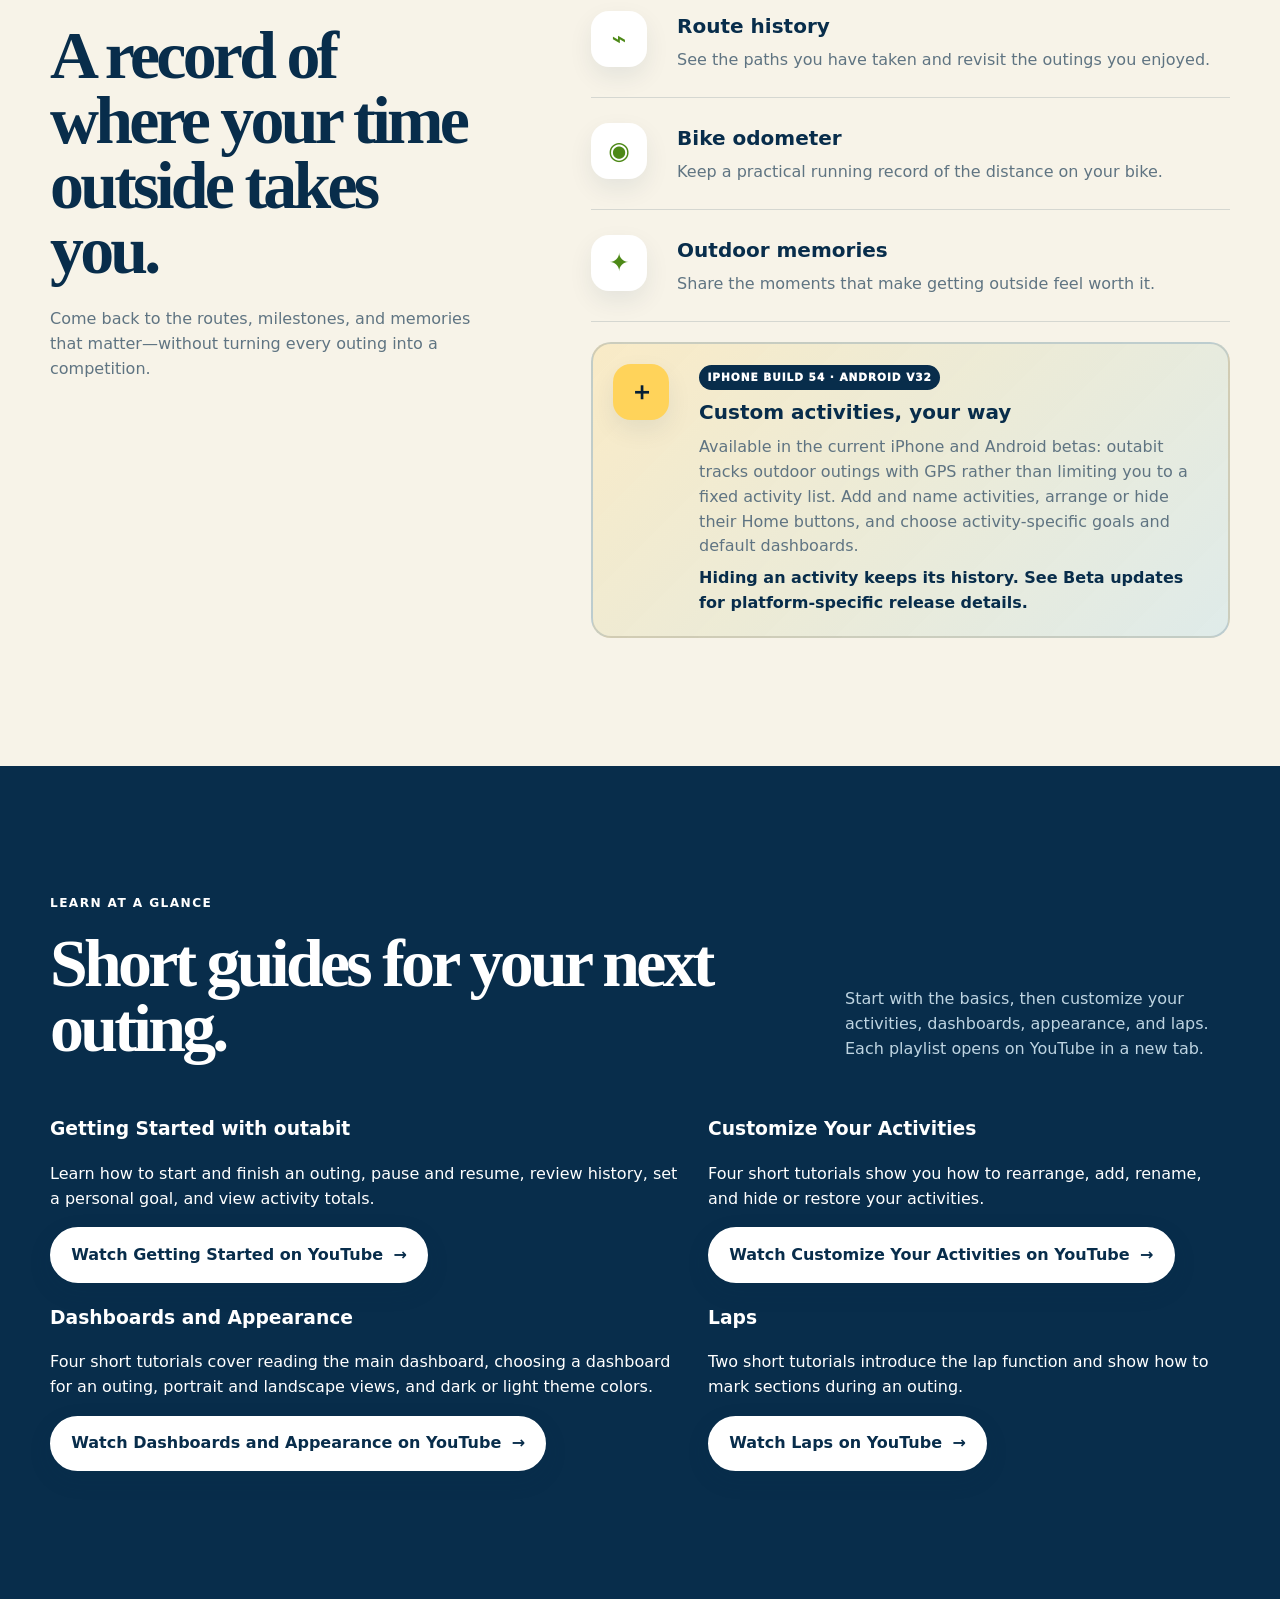
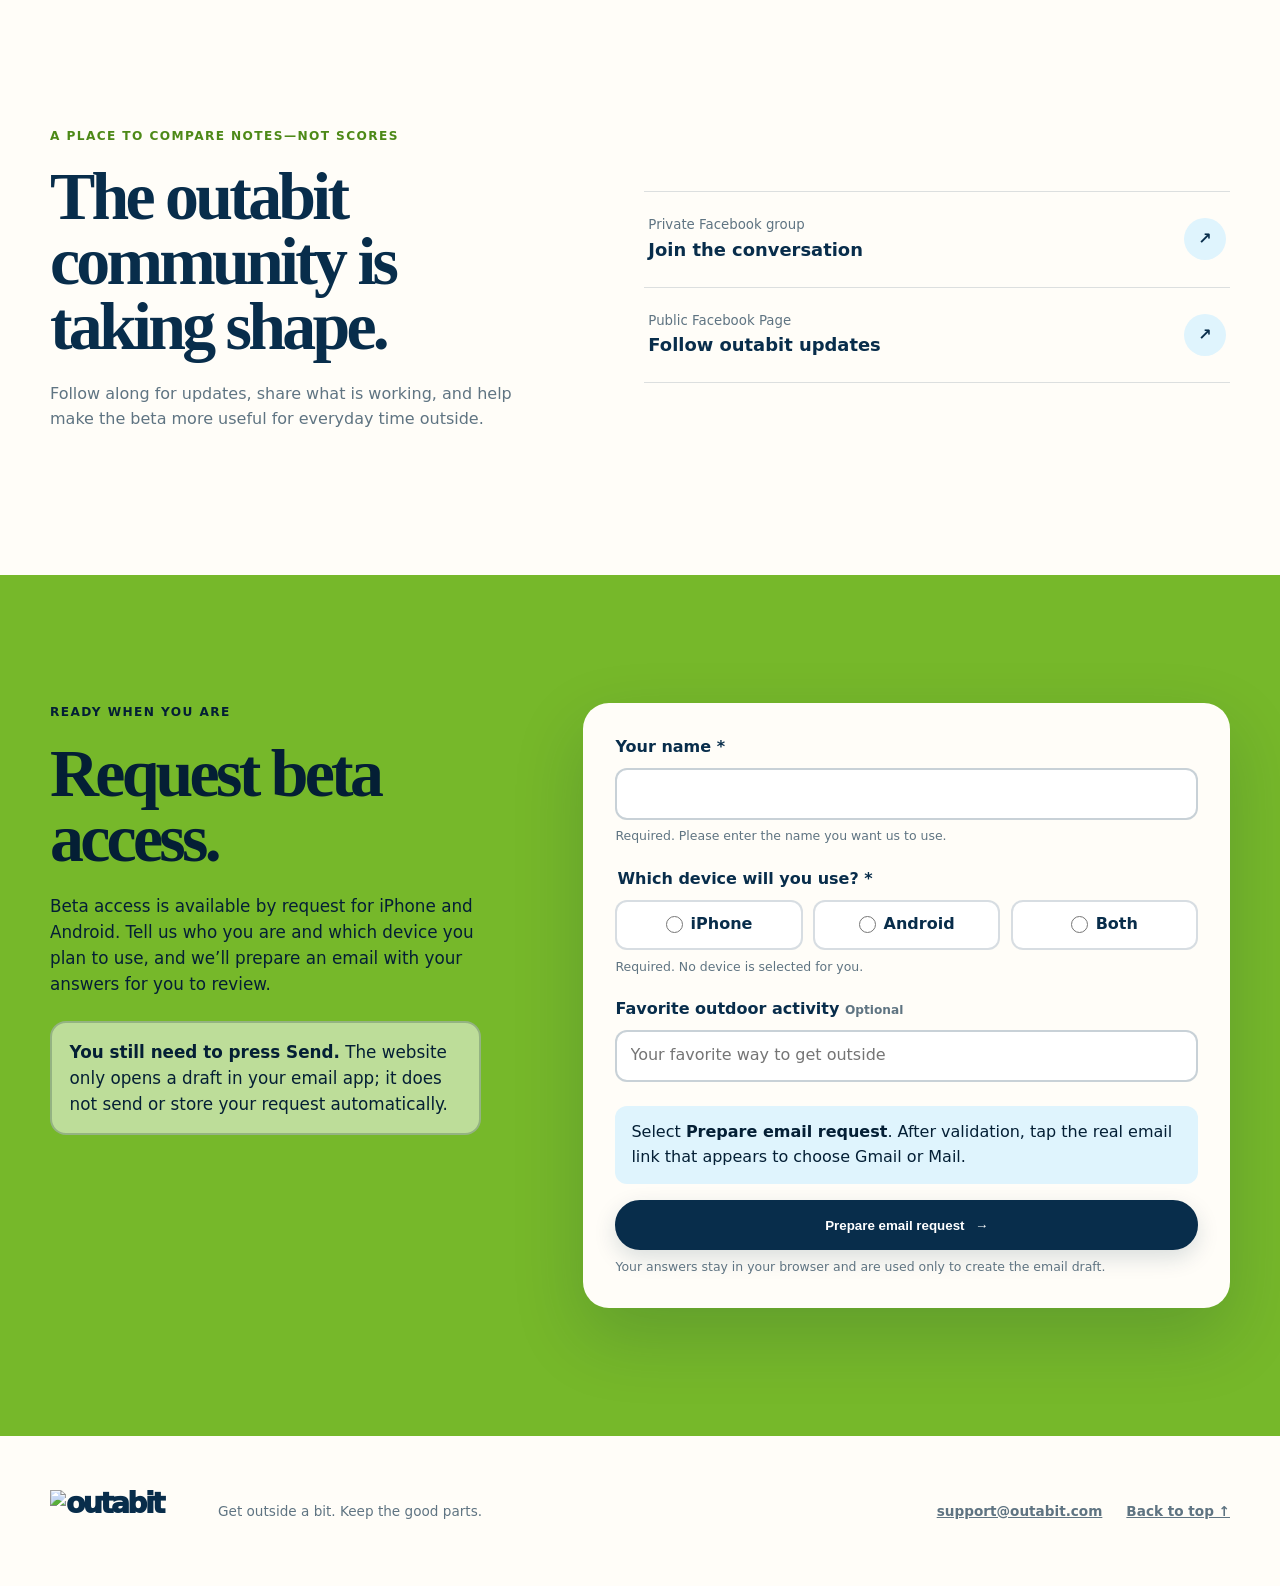
==== commit de4080f0: "Publish outabit Android Beta 32 guidance" ====
--- a/index.html
+++ b/index.html
@@ -61,7 +61,89 @@
       </video>
     </section>
 
-<section class="beta-updates" id="beta-updates" aria-labelledby="beta-updates-title"><p class="section-kicker">Building outabit together</p><h2 id="beta-updates-title">Beta updates &amp; installation.</h2><p class="beta-updates-intro">See what is available for your device, what changed between builds, and how to install or update. Work in development is listed separately and is not a promise of availability.</p><div class="beta-platforms"><details class="beta-platform"><summary><h3 id="beta-iphone">iPhone</h3></summary><div class="beta-platform-content"><article class="beta-release"><span class="beta-status beta-status-available">Available to beta testers</span><h4>Build 54</h4><p class="beta-release-meta">Status checked: <time datetime="2026-10-21">2026-10-21</time></p><h5>What’s new</h5><ul><li>Customizable activities, so you can make outabit fit the way you get outside.</li><li>Improved Bluetooth connectivity.</li></ul><h5>Known issues</h5><ul><li>A build-specific known-issues list is not yet documented here. Please report anything unexpected.</li></ul><h5>Please help test</h5><ul><li>Try your Bluetooth sensor: finding it, connecting, viewing readings, and reconnecting after it has been disconnected.</li><li>Try customizing activities, then check that your choices and existing outing history remain as expected.</li></ul></article><h4>Install or update</h4><p>Beta access is handled personally by the outabit team through TestFlight.</p><ol><li>New tester? Request beta access below and follow the invitation sent by the outabit team.</li><li>Already testing? Open TestFlight, select outabit, and install the update offered to you. Look for build 54.</li><li>Keep the existing app installed when updating. If build 54 is not offered, contact support rather than deleting your app.</li></ol><p><a href="#beta-request">Request beta access</a></p></div></details><details class="beta-platform"><summary><h3 id="beta-android">Android</h3></summary><div class="beta-platform-content"><article class="beta-release"><span class="beta-status beta-status-available">Available to beta testers</span><h4>v26 · version 1.1 · build 2026101226</h4><p class="beta-release-meta">Released: <time datetime="2026-10-21">2026-10-21</time></p><h5>What’s new</h5><ul><li>Custom activities: add, rename, reorder, hide and restore activities, with independent goals and default screens. Hidden activities with outings remain in Stats.</li><li>Bluetooth sensor discovery now includes unnamed devices, merges duplicate advertisements, shows signal strength and sorts stronger signals first.</li><li>Compatibility clues distinguish previously connected sensors, likely compatible sensors and devices with unknown compatibility. Services are checked after you select Connect.</li><li>Long-press an activity on Home to customize it, with a direct return to Home.</li></ul><h5>Fixes</h5><ul><li>Normal Cancel no longer shows a misleading lost-sensor warning.</li><li>Empty Stats activity rows are omitted, and empty periods are explained.</li></ul><h5>Known issues</h5><ul><li>A build-specific known-issues list is not yet documented here. Please report anything unexpected.</li></ul><h5>Please help test</h5><ul><li>Check sensor discovery, live readings and reconnect behavior with your own sensor.</li><li>Try customizing and hiding activities; verify that saved outings and settings remain intact after updating.</li></ul><p><a href="release-notes.html#android-v26">Full release notes</a></p></article><h4>Install or update</h4><p>Ask the outabit team for beta access and the official Android installation instructions.</p><ol><li>New tester? Request beta access below. Use only the official installer and instructions provided by the outabit team.</li><li>Already testing? Install the new beta over your existing beta app. Do not uninstall first, as this can remove local outings and settings.</li><li>Keep Android security protections enabled. Stop and contact support if you see an unexpected signing or package mismatch.</li></ol><p><a href="#beta-request">Request beta access</a></p><details><summary>Earlier builds</summary><article class="beta-release"><span class="beta-status beta-status-available">Available to beta testers</span><h4>Earlier beta · v4 · build 2026101204</h4><p class="beta-release-meta">Released: <time datetime="2026-10-12">2026-10-12</time></p><h5>What’s new</h5><ul><li>Compact Settings with focused detail pages.</li><li>An explicit Save to Gallery action for outing images.</li></ul><h5>Fixes</h5><ul><li>Corrected Android native dependency packaging and retained the shared-object lifetime fix for asynchronous native calls.</li></ul><h5>Known issues</h5><p>Not yet documented for this build.</p><p><a href="release-notes.html#android-v4">Full release notes</a></p></article></details></div></details></div><p class="beta-updates-footer">Found a problem? Tell us your device, app build, what happened, and what you expected. Please do not include private route or location data unless needed and requested. <a href="mailto:support@outabit.com">Contact support</a>.</p></section>
+<section class="beta-updates" id="beta-updates" aria-labelledby="beta-updates-title">
+      <p class="section-kicker">Building outabit together</p>
+      <h2 id="beta-updates-title">Beta updates &amp; installation.</h2>
+      <p class="beta-updates-intro">See what is available for your device, what changed between builds, and how to install or update. Work in development is listed separately and is not a promise of availability.</p>
+      <div class="beta-platforms">
+        <details class="beta-platform">
+          <summary><h3 id="beta-iphone">iPhone</h3></summary>
+          <div class="beta-platform-content">
+            <article class="beta-release">
+              <span class="beta-status beta-status-available">Available to beta testers</span>
+              <h4>Build 54</h4>
+              <p class="beta-release-meta">Status checked: <time datetime="2026-10-21">2026-10-21</time></p>
+              <h5>What's new</h5>
+              <ul><li>Customizable activities, so you can make outabit fit the way you get outside.</li><li>Improved Bluetooth connectivity.</li></ul>
+              <h5>Known issues</h5>
+              <ul><li>A build-specific known-issues list is not yet documented here. Please report anything unexpected.</li></ul>
+              <h5>Please help test</h5>
+              <ul><li>Try your Bluetooth sensor: finding it, connecting, viewing readings, and reconnecting after it has been disconnected.</li><li>Try customizing activities, then check that your choices and existing outing history remain as expected.</li></ul>
+            </article>
+            <h4>Install or update</h4>
+            <p>Beta access is handled personally by the outabit team through TestFlight.</p>
+            <ol><li>New tester? Request beta access below and follow the invitation sent by the outabit team.</li><li>Already testing? Open TestFlight, select outabit, and install the update offered to you. Look for build 54.</li><li>Keep the existing app installed when updating. If build 54 is not offered, contact support rather than deleting your app.</li></ol>
+            <p><a href="#beta-request">Request beta access</a></p>
+          </div>
+        </details>
+        <details class="beta-platform">
+          <summary><h3 id="beta-android">Android</h3></summary>
+          <div class="beta-platform-content">
+            <article class="beta-release">
+              <span class="beta-status beta-status-available">Available to beta testers</span>
+              <h4>v32 — version 1.1 — build 2026101232</h4>
+              <p class="beta-release-meta">Released: <time datetime="2026-10-27">2026-10-27</time></p>
+              <h5>What's new</h5>
+              <ul>
+                <li>A dedicated Lap Dashboard with a neutral Time or Distance reference, lap-history wheel and optional automatic focus after recording a lap.</li>
+                <li>Six coordinated appearance palettes with live dashboard previews and an Appearance long-press shortcut.</li>
+                <li>Clearer activity dashboards with larger speed readings and aligned Trip and Odometer values.</li>
+              </ul>
+              <h5>Fixes</h5>
+              <ul>
+                <li>Sleeping bicycle sensors no longer hold one connection attempt indefinitely; bounded attempts keep retrying and the generic disconnected warning waits two minutes.</li>
+                <li>History and Trip reports now target support@outabit.com.</li>
+                <li>Finish has a safe Cancel path, controls have more forgiving touch areas, and routine continuation or startup sensor notices can be acknowledged.</li>
+              </ul>
+              <h5>Known issues</h5>
+              <ul>
+                <li>The green return arrow can overlap the bottom map legend on the Map &amp; Digital Dashboard.</li>
+                <li>The new sleeping-sensor retry behavior passed automated tests but still needs a sleeping physical-sensor test on this build.</li>
+              </ul>
+              <h5>Please help test</h5>
+              <ul>
+                <li>Start with the bicycle sensor asleep, wake it within two minutes, and confirm the indicator changes from amber to green and readings begin.</li>
+                <li>Review Screens 1 through 4 in portrait and landscape, especially speed, Trip and Odometer alignment.</li>
+                <li>Press Lap with automatic focus on and off, then check the neutral reference and lap-history wheel.</li>
+              </ul>
+              <p><a href="release-notes.html#android-v32">Full release notes</a></p>
+            </article>
+            <h4>Install or update</h4>
+            <p>Ask the outabit team for beta access and the official Android installation instructions.</p>
+            <ol><li>New tester? Request beta access below. Use only the official installer and instructions provided by the outabit team.</li><li>Already testing? Install the new beta over your existing beta app. Do not uninstall first, as this can remove local outings and settings.</li><li>Keep Android security protections enabled. Stop and contact support if you see an unexpected signing or package mismatch.</li></ol>
+            <p><a href="#beta-request">Request beta access</a></p>
+            <details>
+              <summary>Earlier builds</summary>
+              <article class="beta-release">
+                <span class="beta-status beta-status-available">Earlier beta</span>
+                <h4>v26 — version 1.1 — build 2026101226</h4>
+                <p class="beta-release-meta">Released: <time datetime="2026-10-21">2026-10-21</time></p>
+                <p>Custom activities and improved Bluetooth discovery.</p>
+                <p><a href="release-notes.html#android-v26">Full release notes</a></p>
+              </article>
+              <article class="beta-release">
+                <span class="beta-status beta-status-available">Earlier beta</span>
+                <h4>v4 — build 2026101204</h4>
+                <p class="beta-release-meta">Released: <time datetime="2026-10-12">2026-10-12</time></p>
+                <p>Compact Settings, Gallery saving and corrected Android native dependency packaging.</p>
+                <p><a href="release-notes.html#android-v4">Full release notes</a></p>
+              </article>
+            </details>
+          </div>
+        </details>
+      </div>
+      <p class="beta-updates-footer">Found a problem? Tell us your device, app build, what happened, and what you expected. Please do not include private route or location data unless needed and requested. <a href="mailto:support@outabit.com">Contact support</a>.</p>
+    </section>
 
     <section class="manifesto" aria-labelledby="manifesto-title">
       <p class="section-kicker">A kinder kind of activity app</p>
@@ -136,7 +218,7 @@
         <article class="coming-feature" aria-labelledby="custom-activities-title">
           <span class="detail-icon" aria-hidden="true">＋</span>
           <div>
-            <span class="coming-feature-label">iPhone build 54 · Android v26</span>
+            <span class="coming-feature-label">iPhone build 54 · Android v32</span>
             <h3 id="custom-activities-title">Custom activities, your way</h3>
             <p>Available in the current iPhone and Android betas: outabit tracks outdoor outings with GPS rather than limiting you to a fixed activity list. Add and name activities, arrange or hide their Home buttons, and choose activity-specific goals and default dashboards.</p>
             <p class="coming-history-note">Hiding an activity keeps its history. See Beta updates for platform-specific release details.</p>
@@ -249,4 +331,4 @@
 
   <script src="script.js"></script>
 </body>
-</html>+</html>
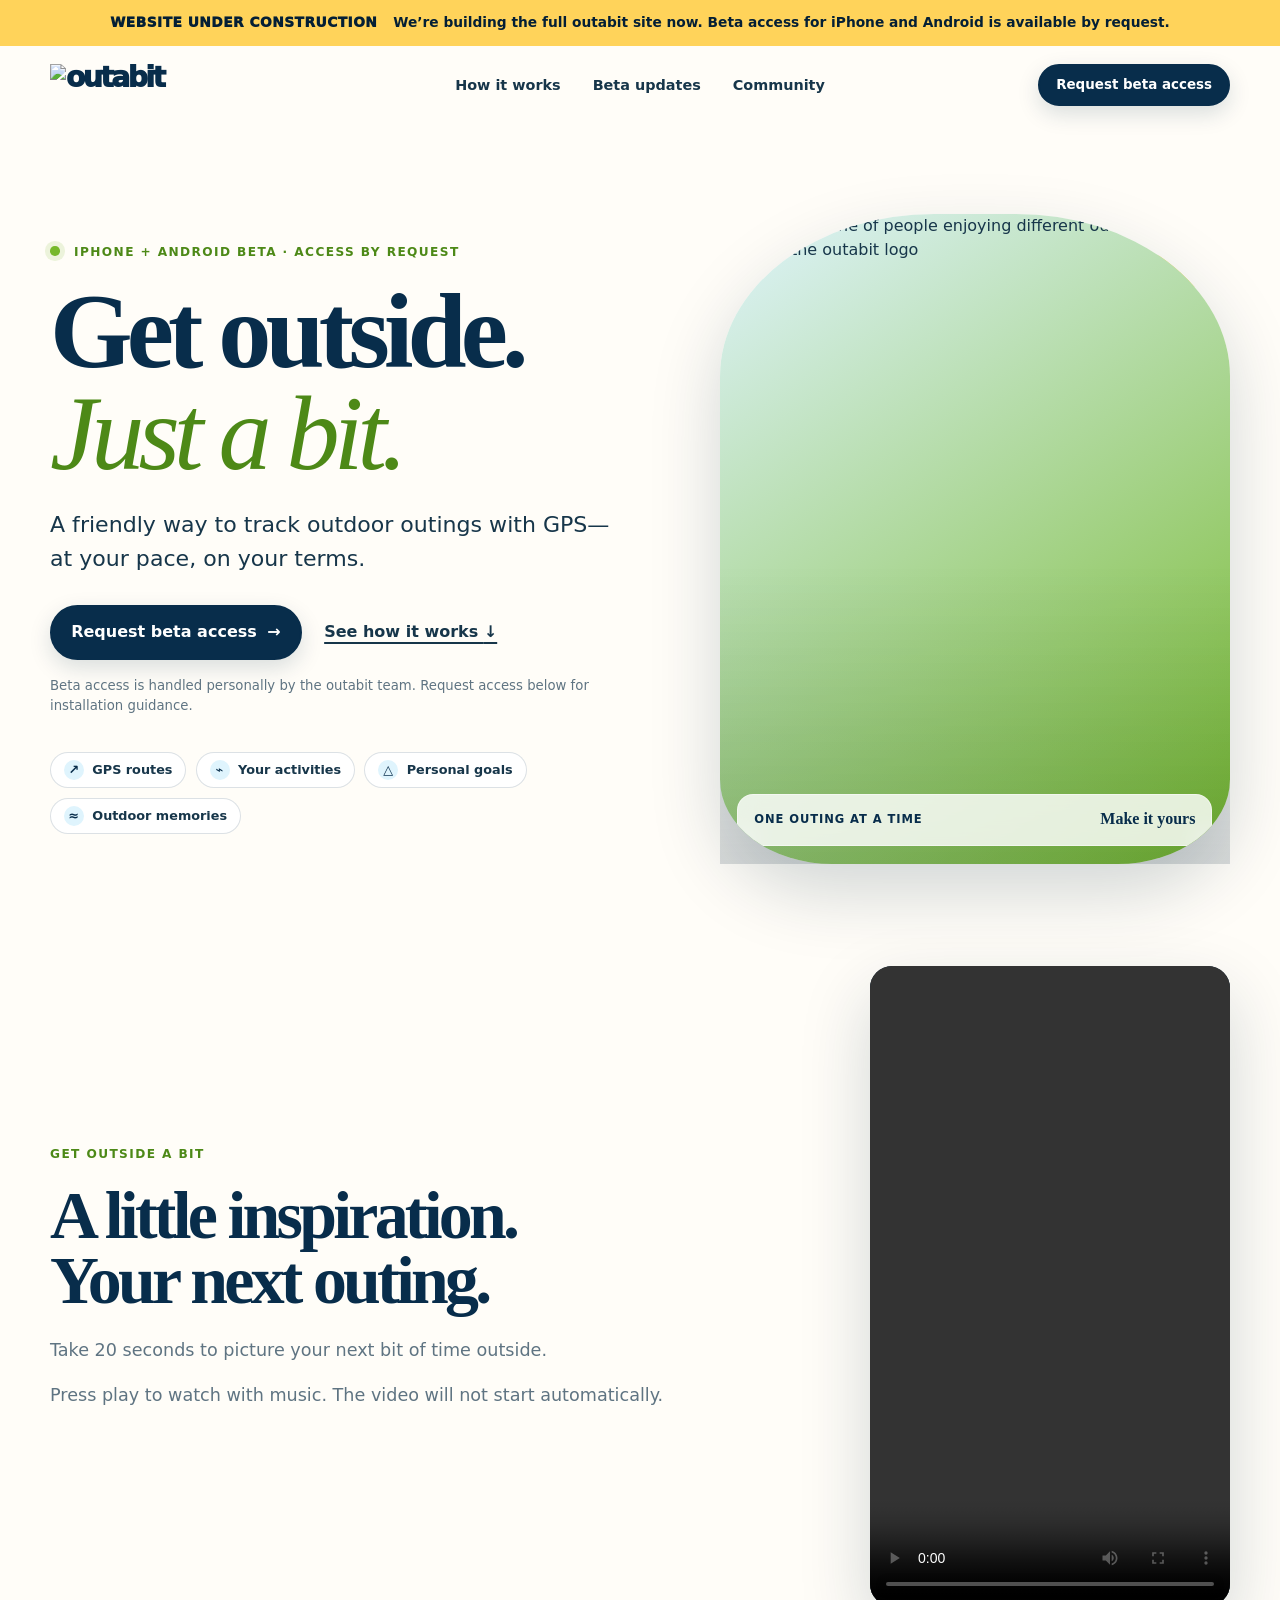
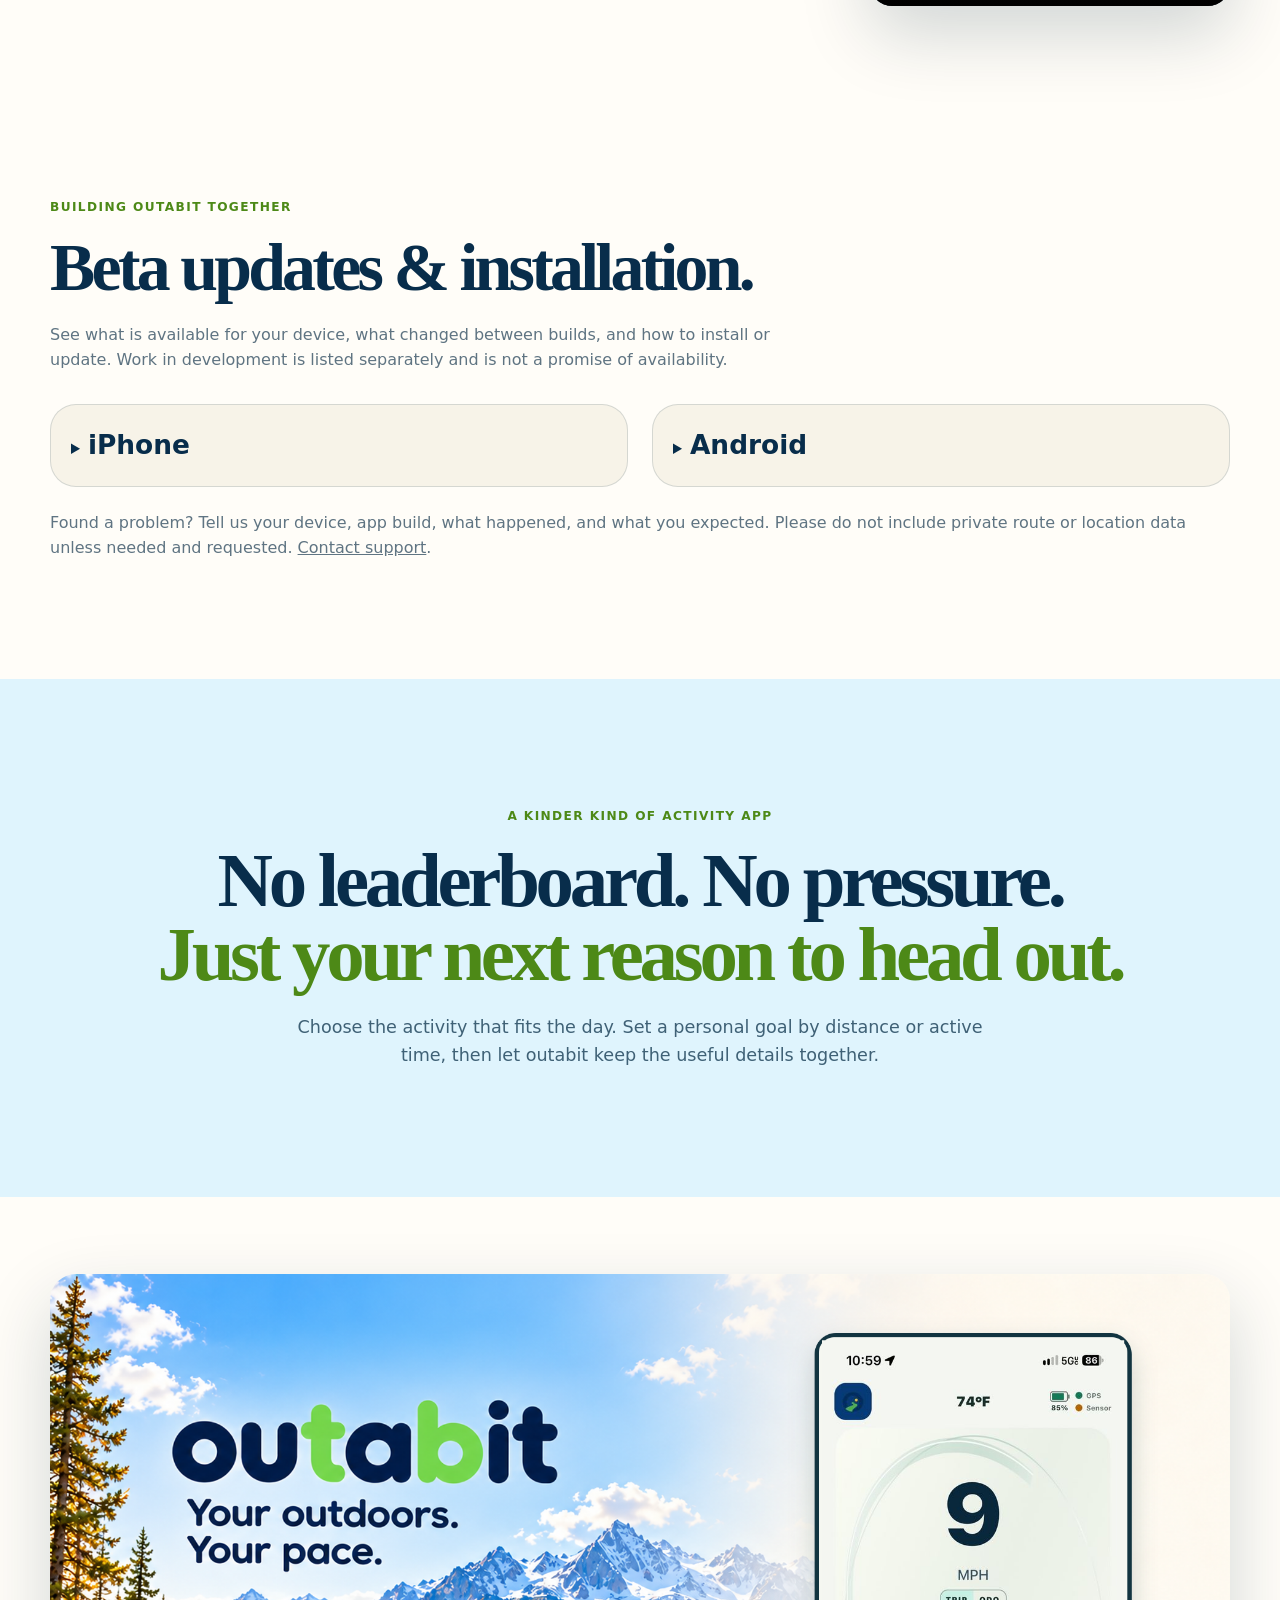
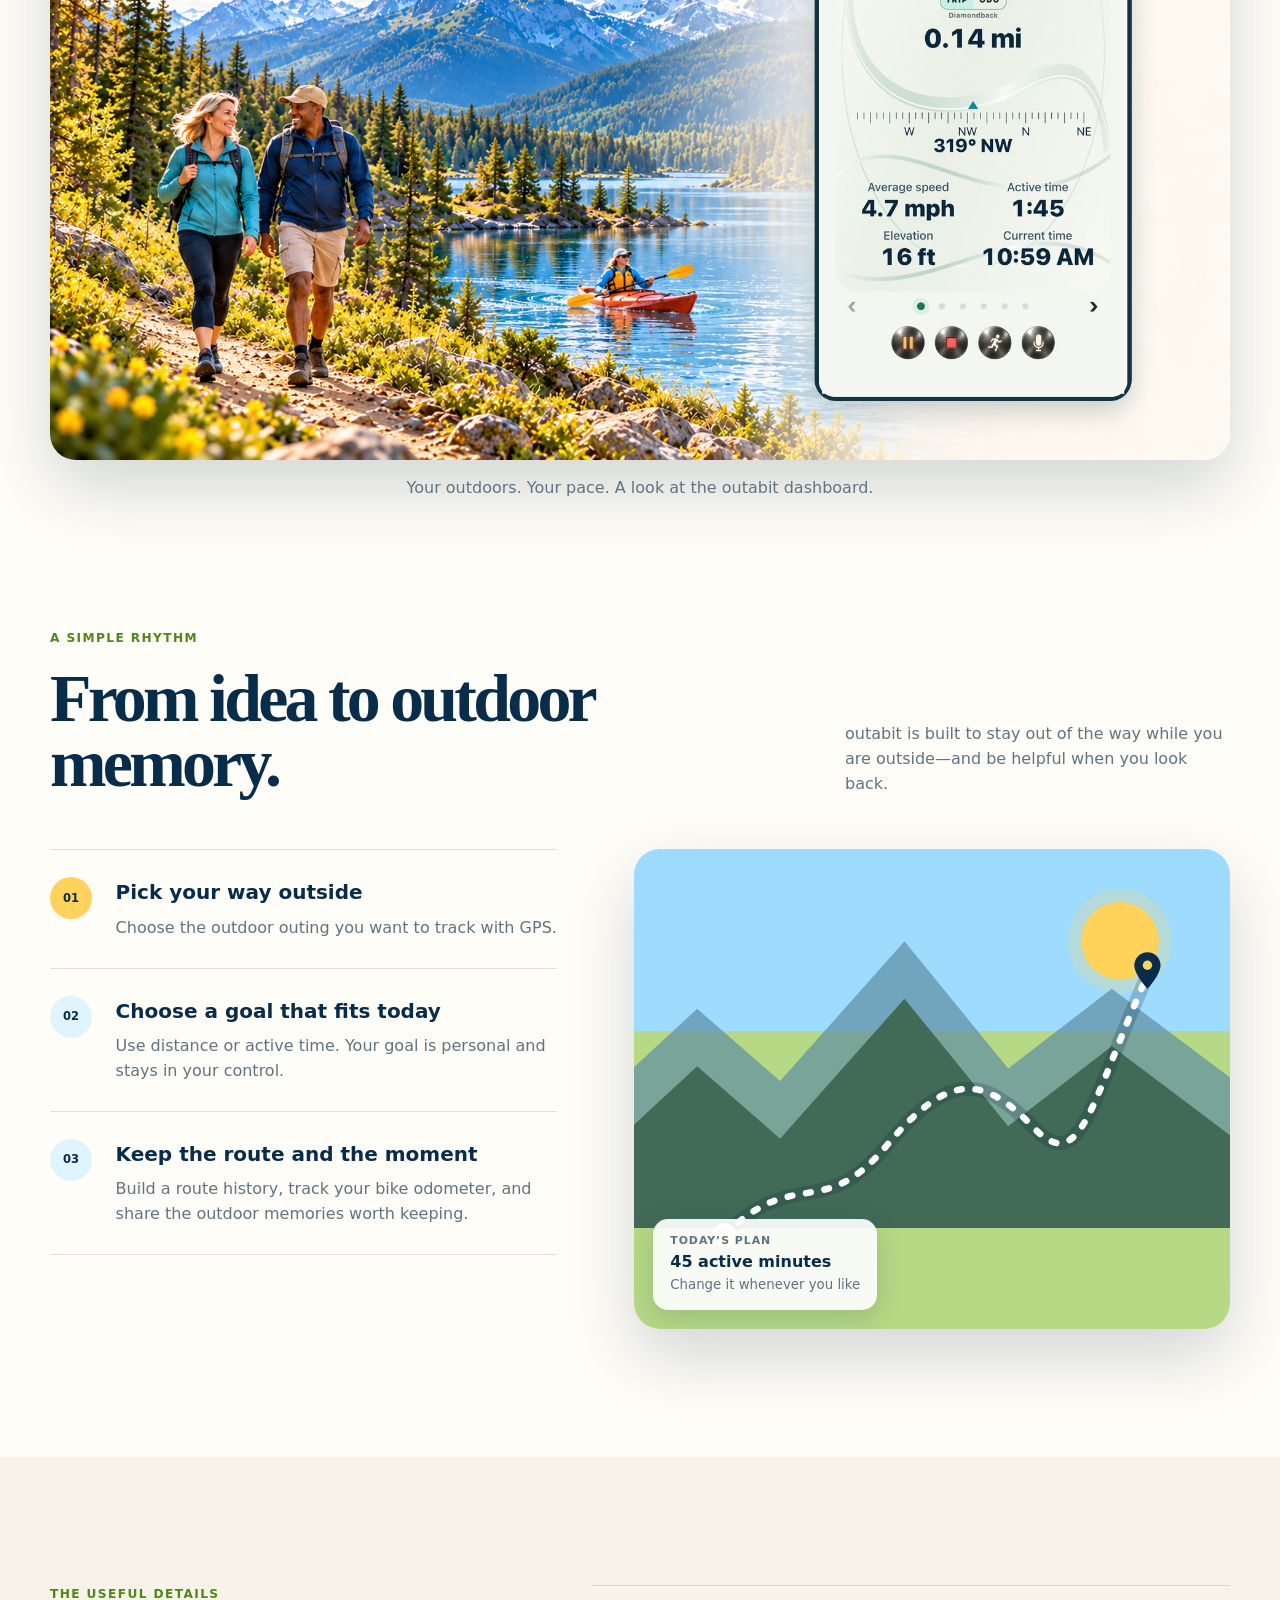
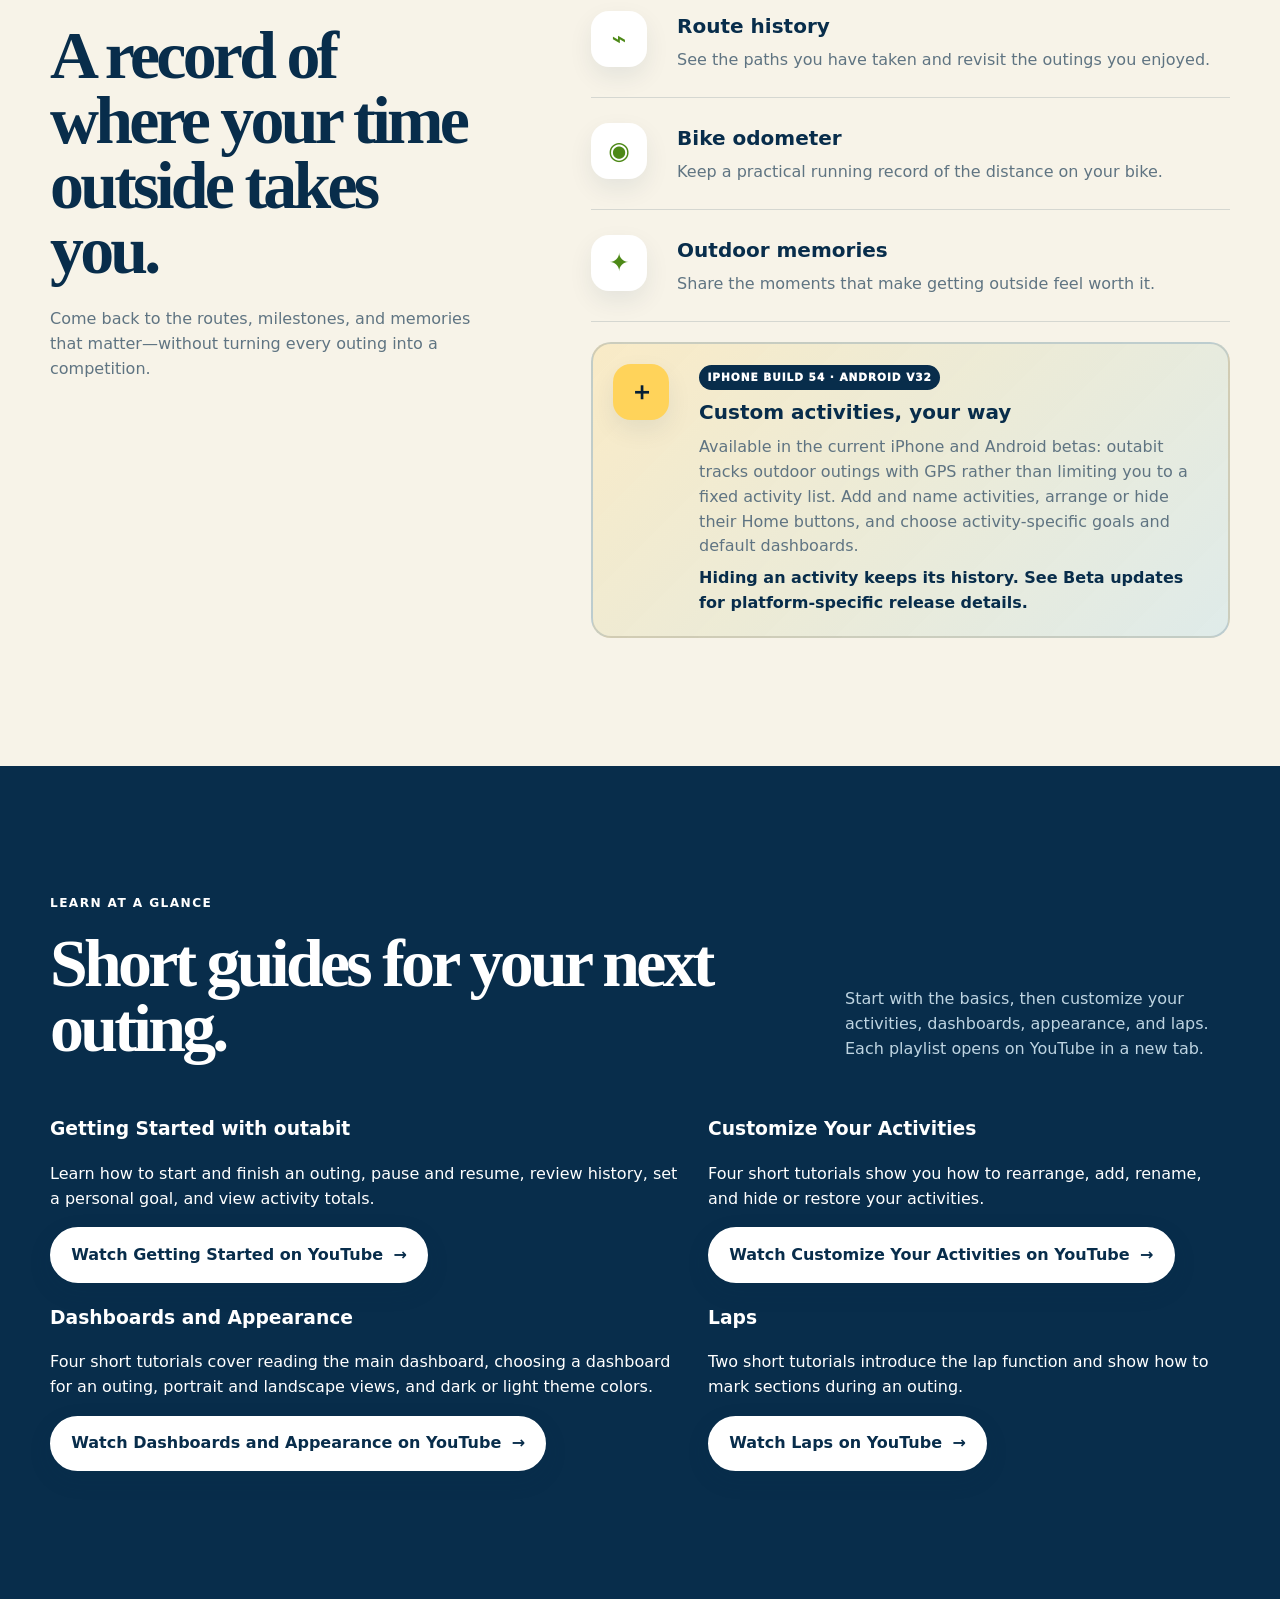
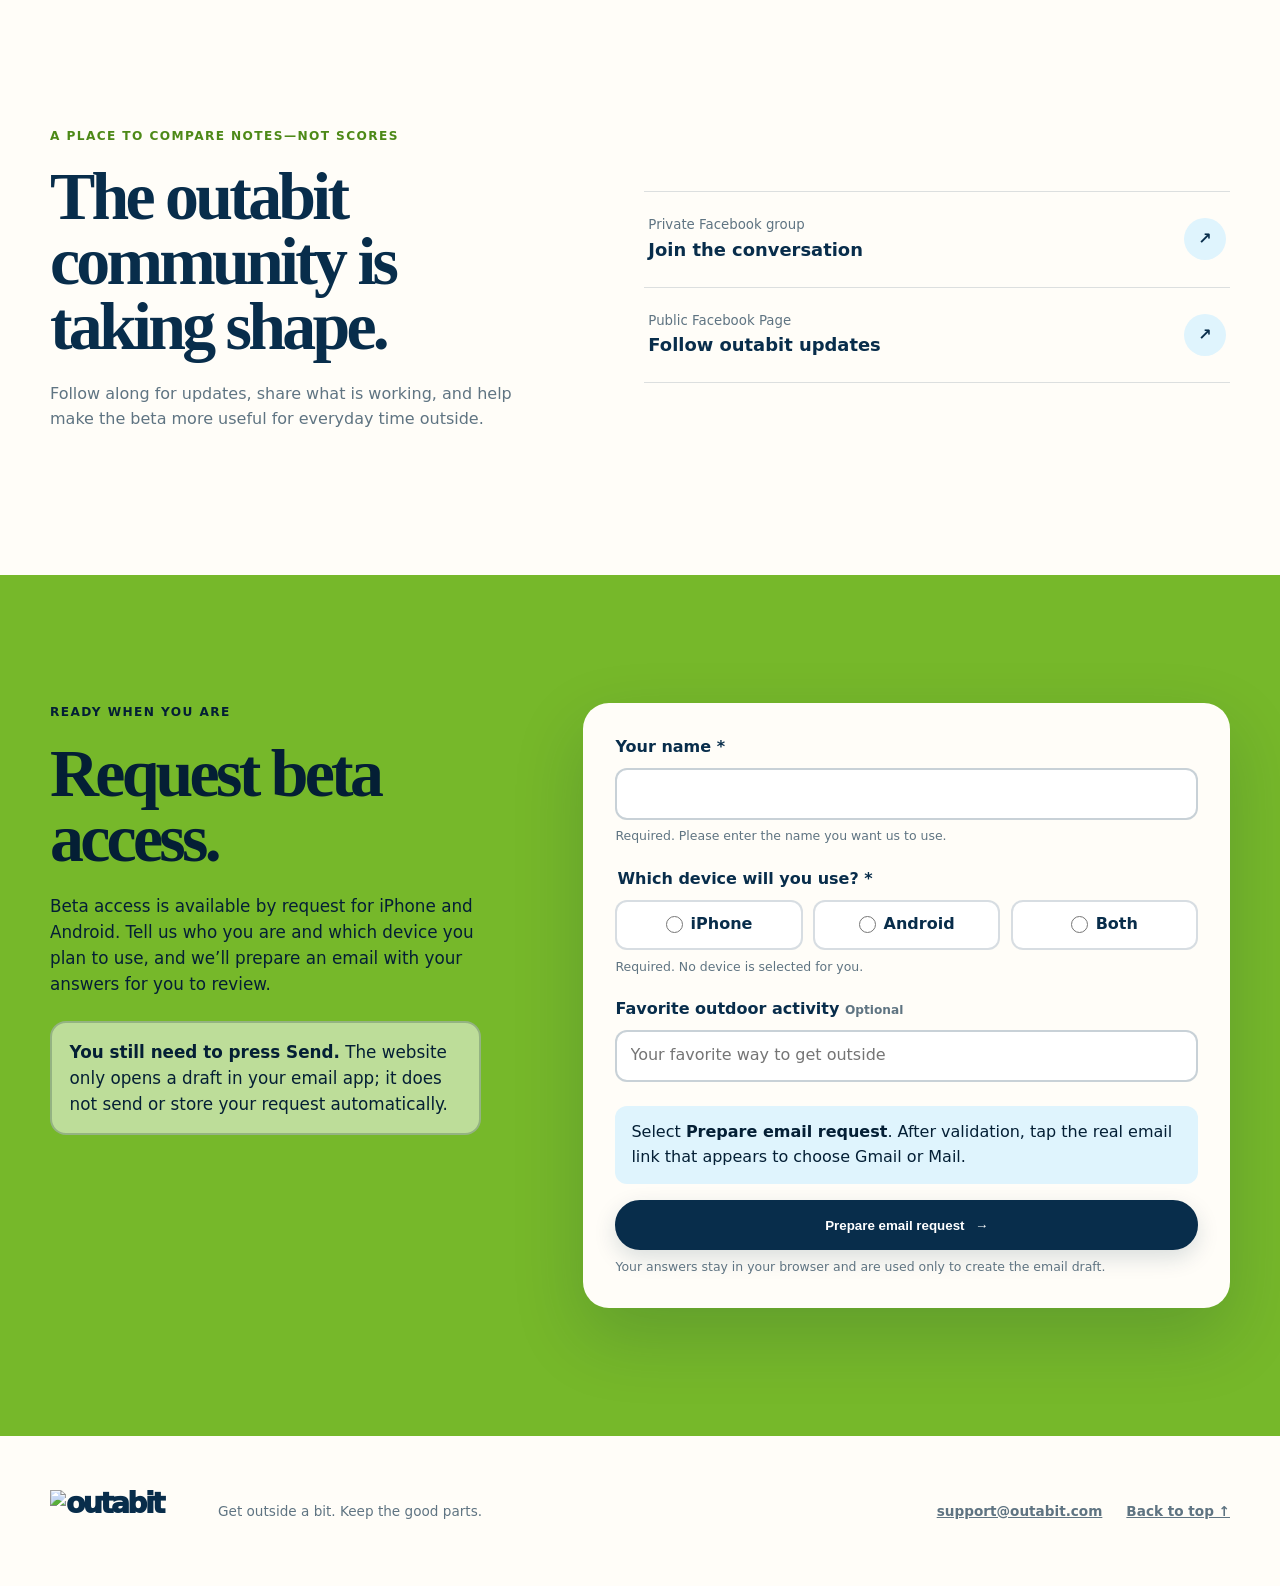
==== commit da38adf7: "Add privacy-friendly website analytics" ====
--- a/index.html
+++ b/index.html
@@ -329,6 +329,8 @@
     <div class="footer-links"><a href="mailto:support@outabit.com">support@outabit.com</a><a href="#top">Back to top ↑</a></div>
   </footer>
 
+  <script src="analytics-config.js"></script>
+  <script src="analytics.js"></script>
   <script src="script.js"></script>
 </body>
 </html>
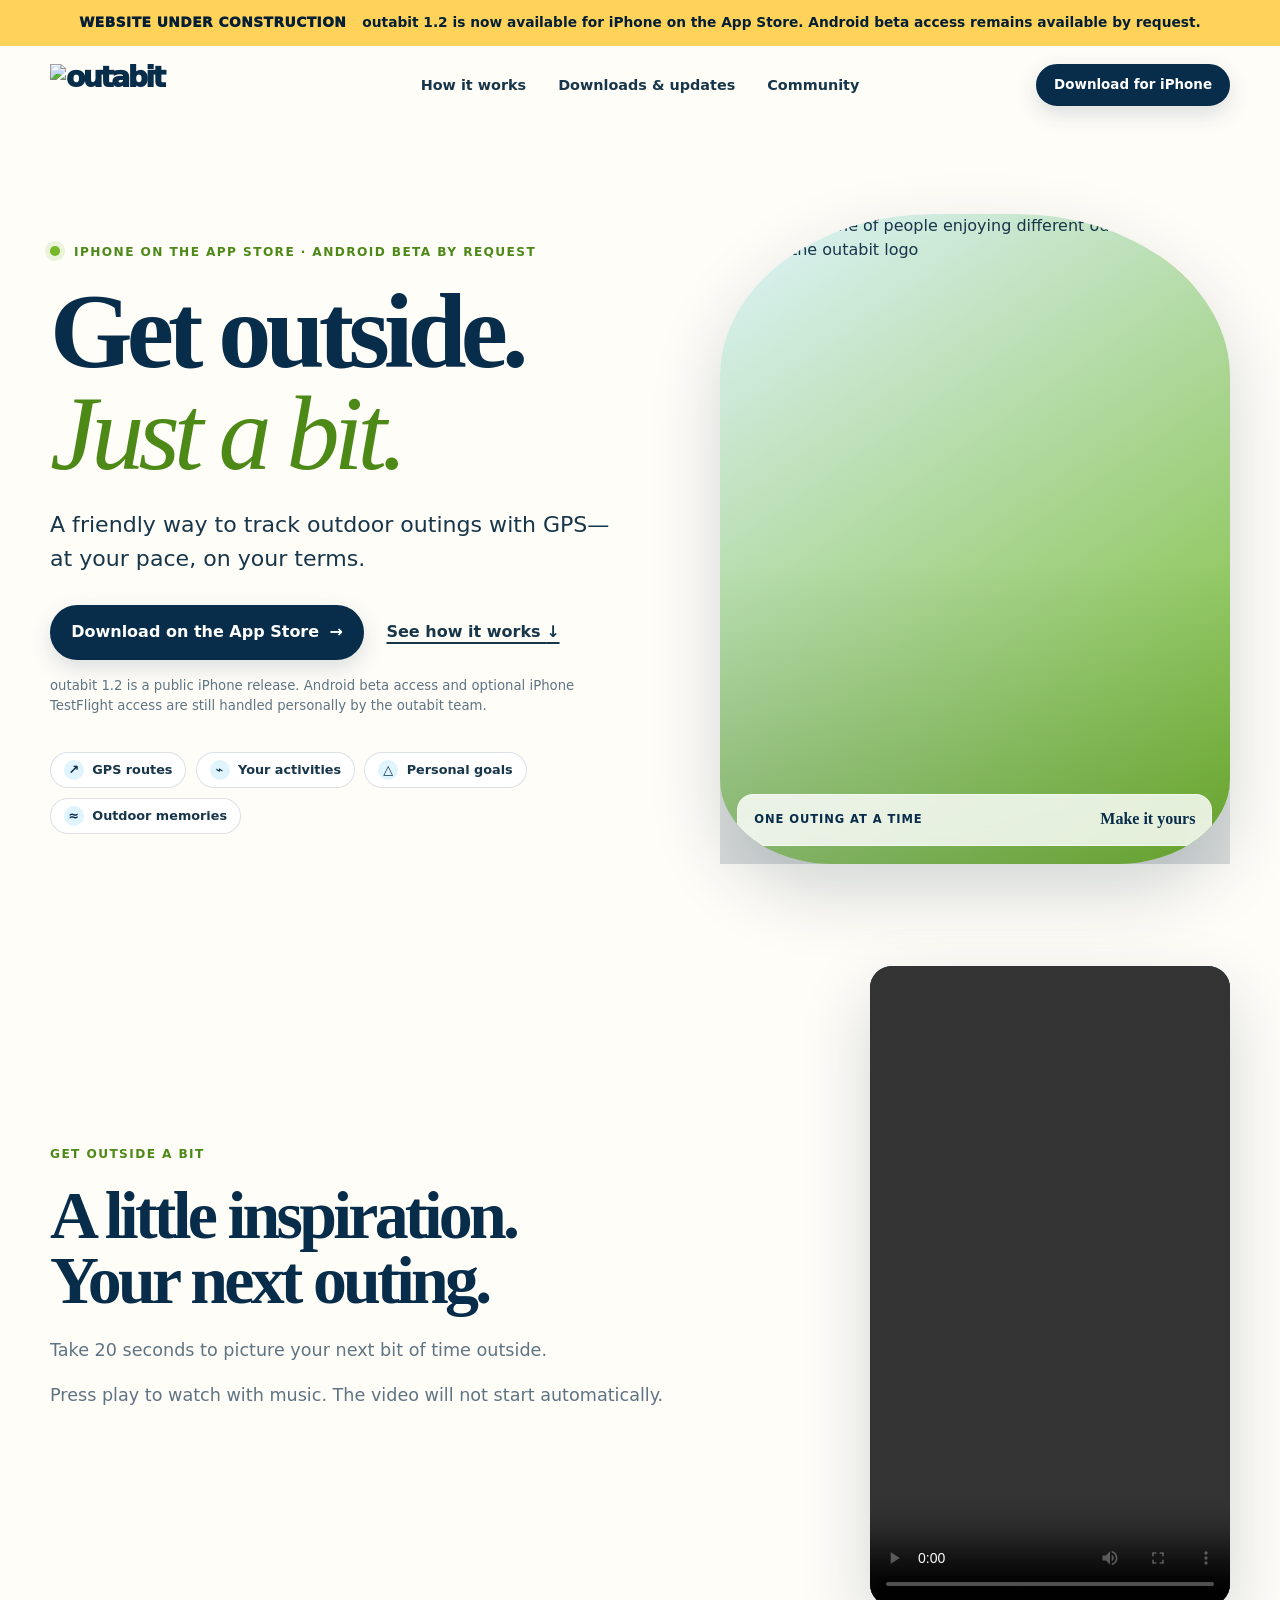
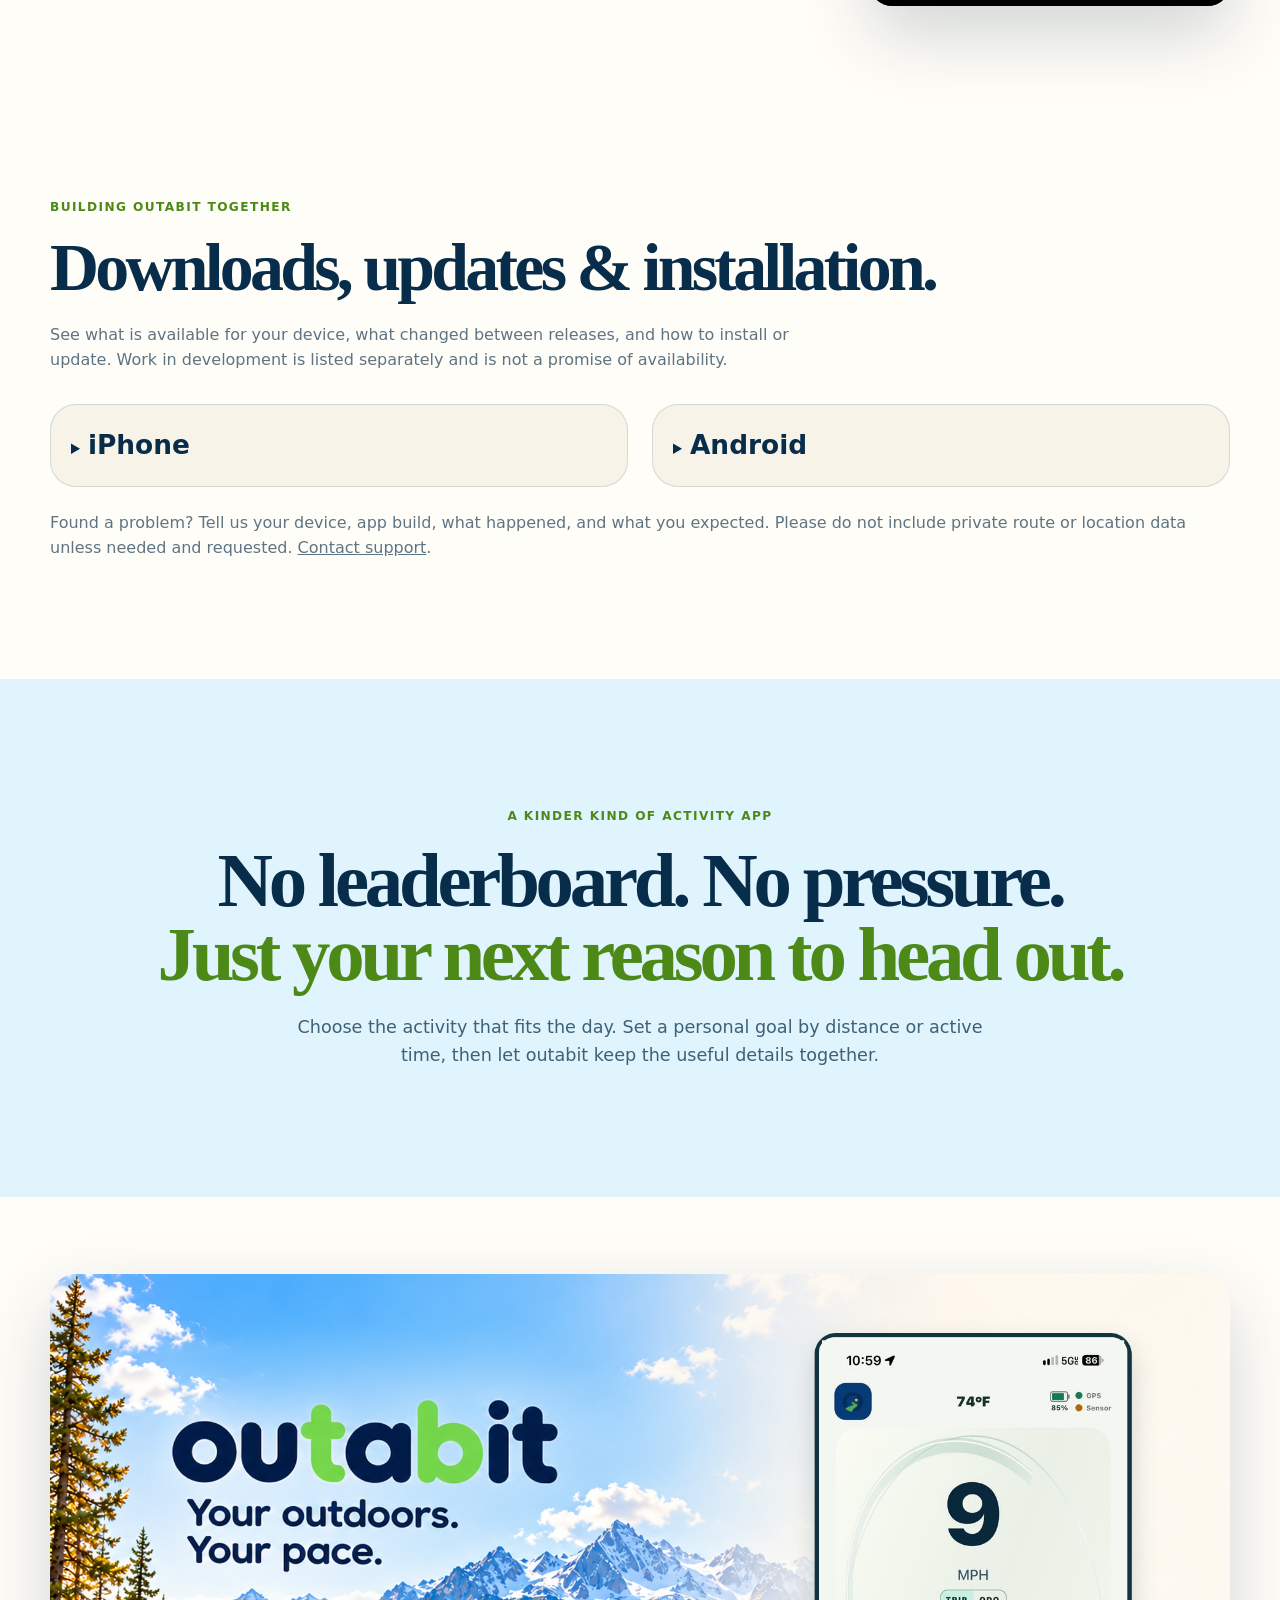
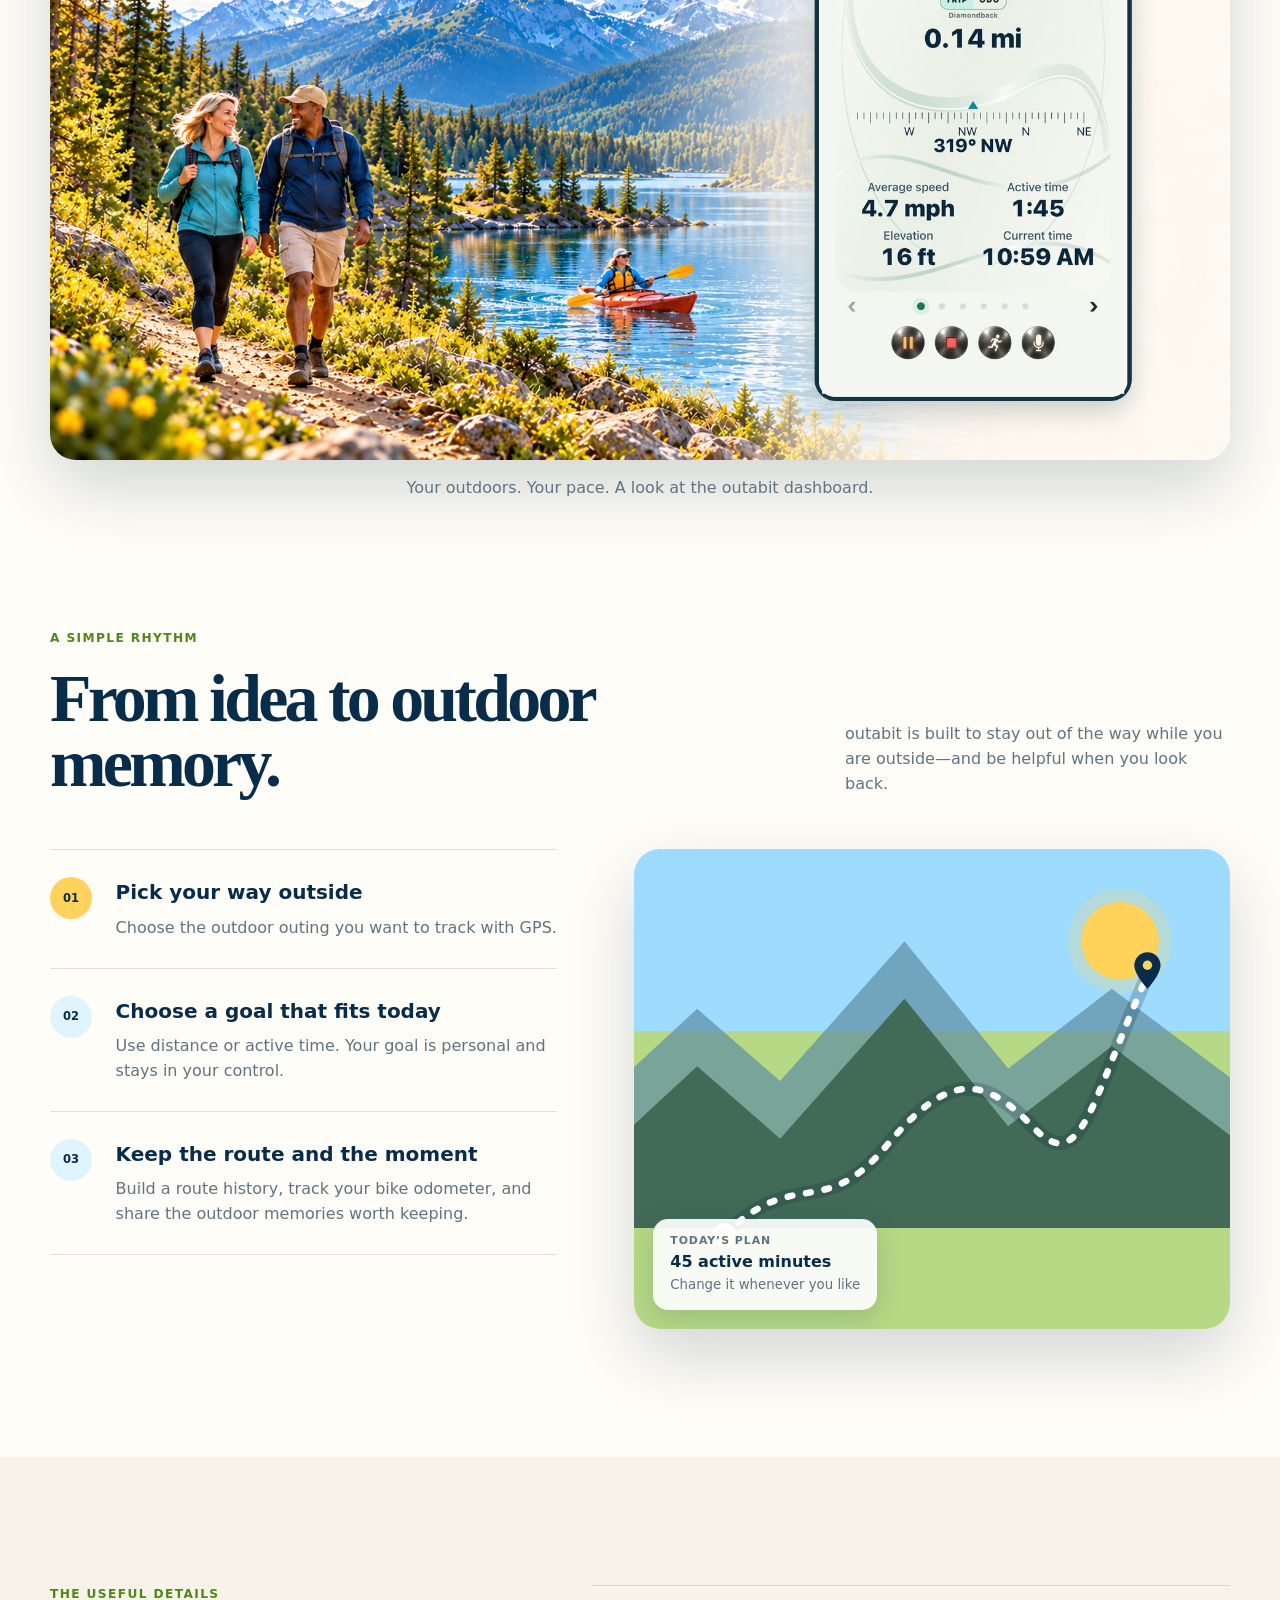
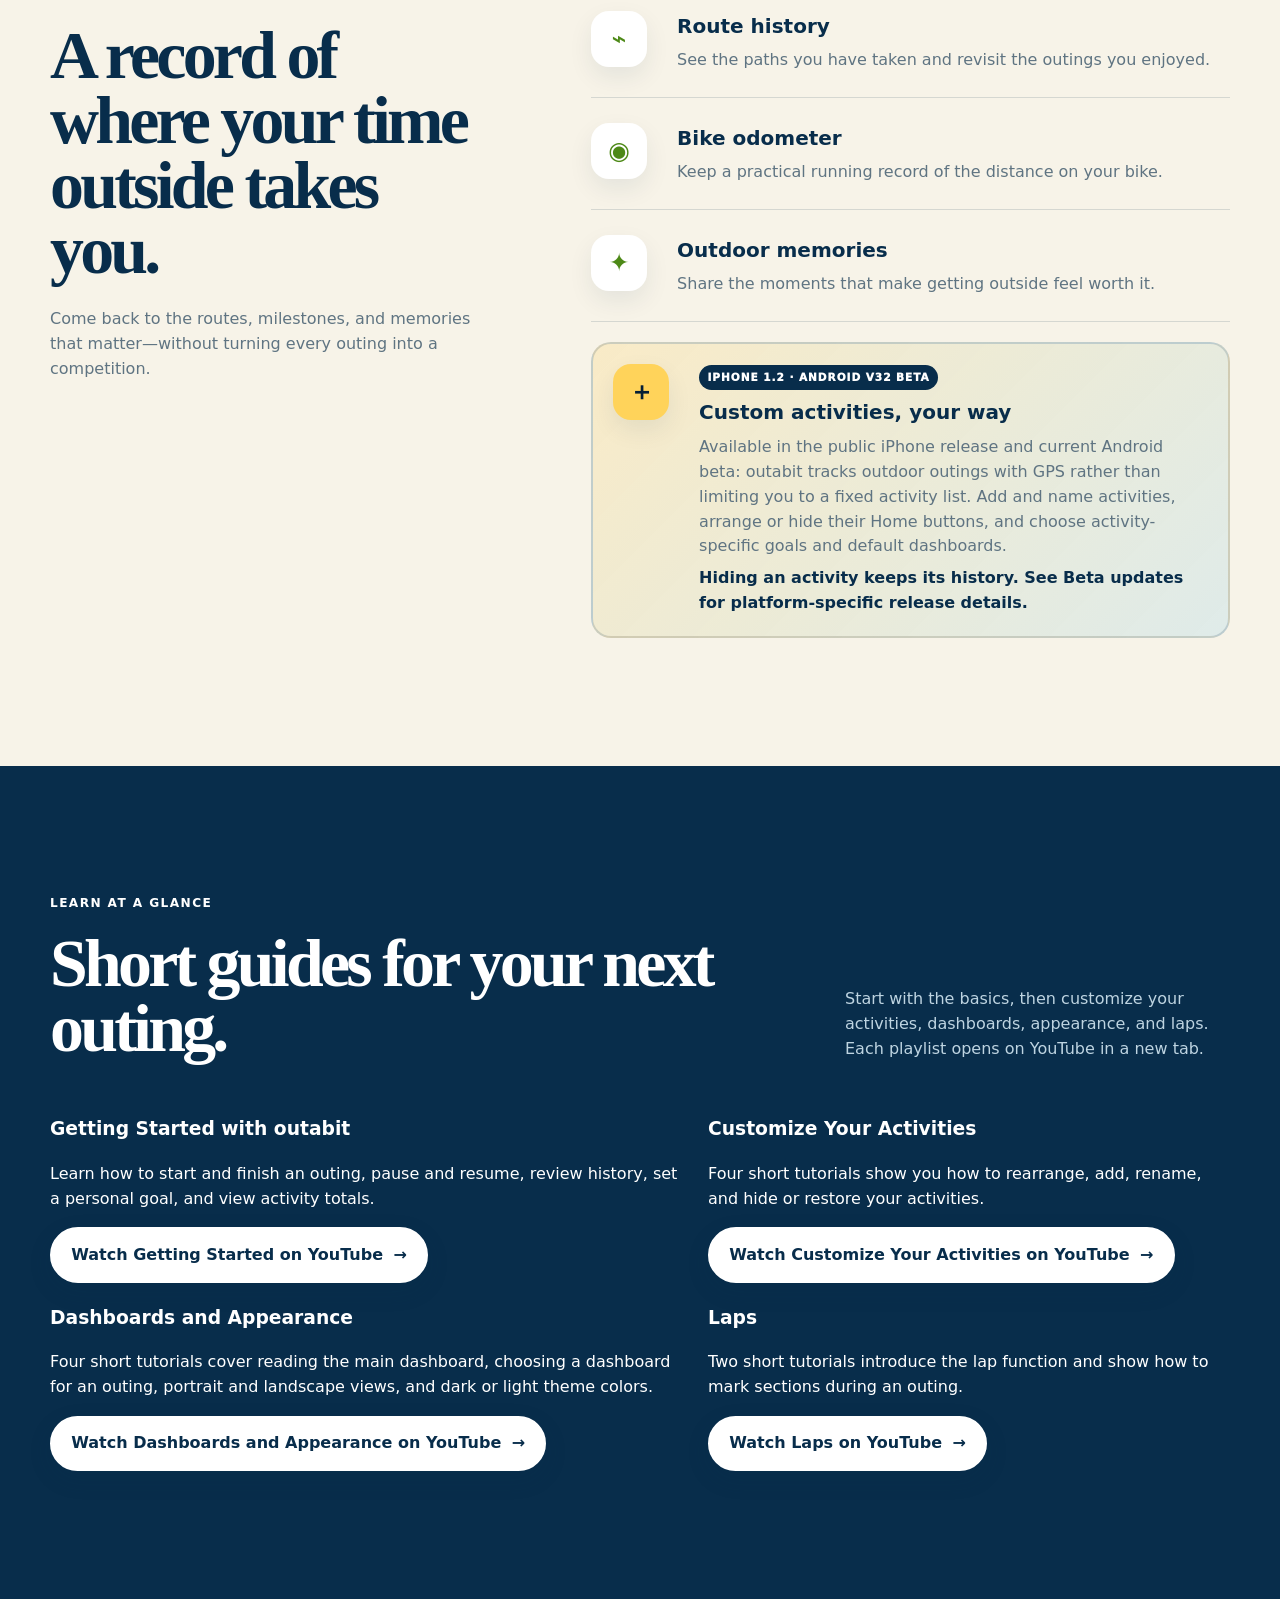
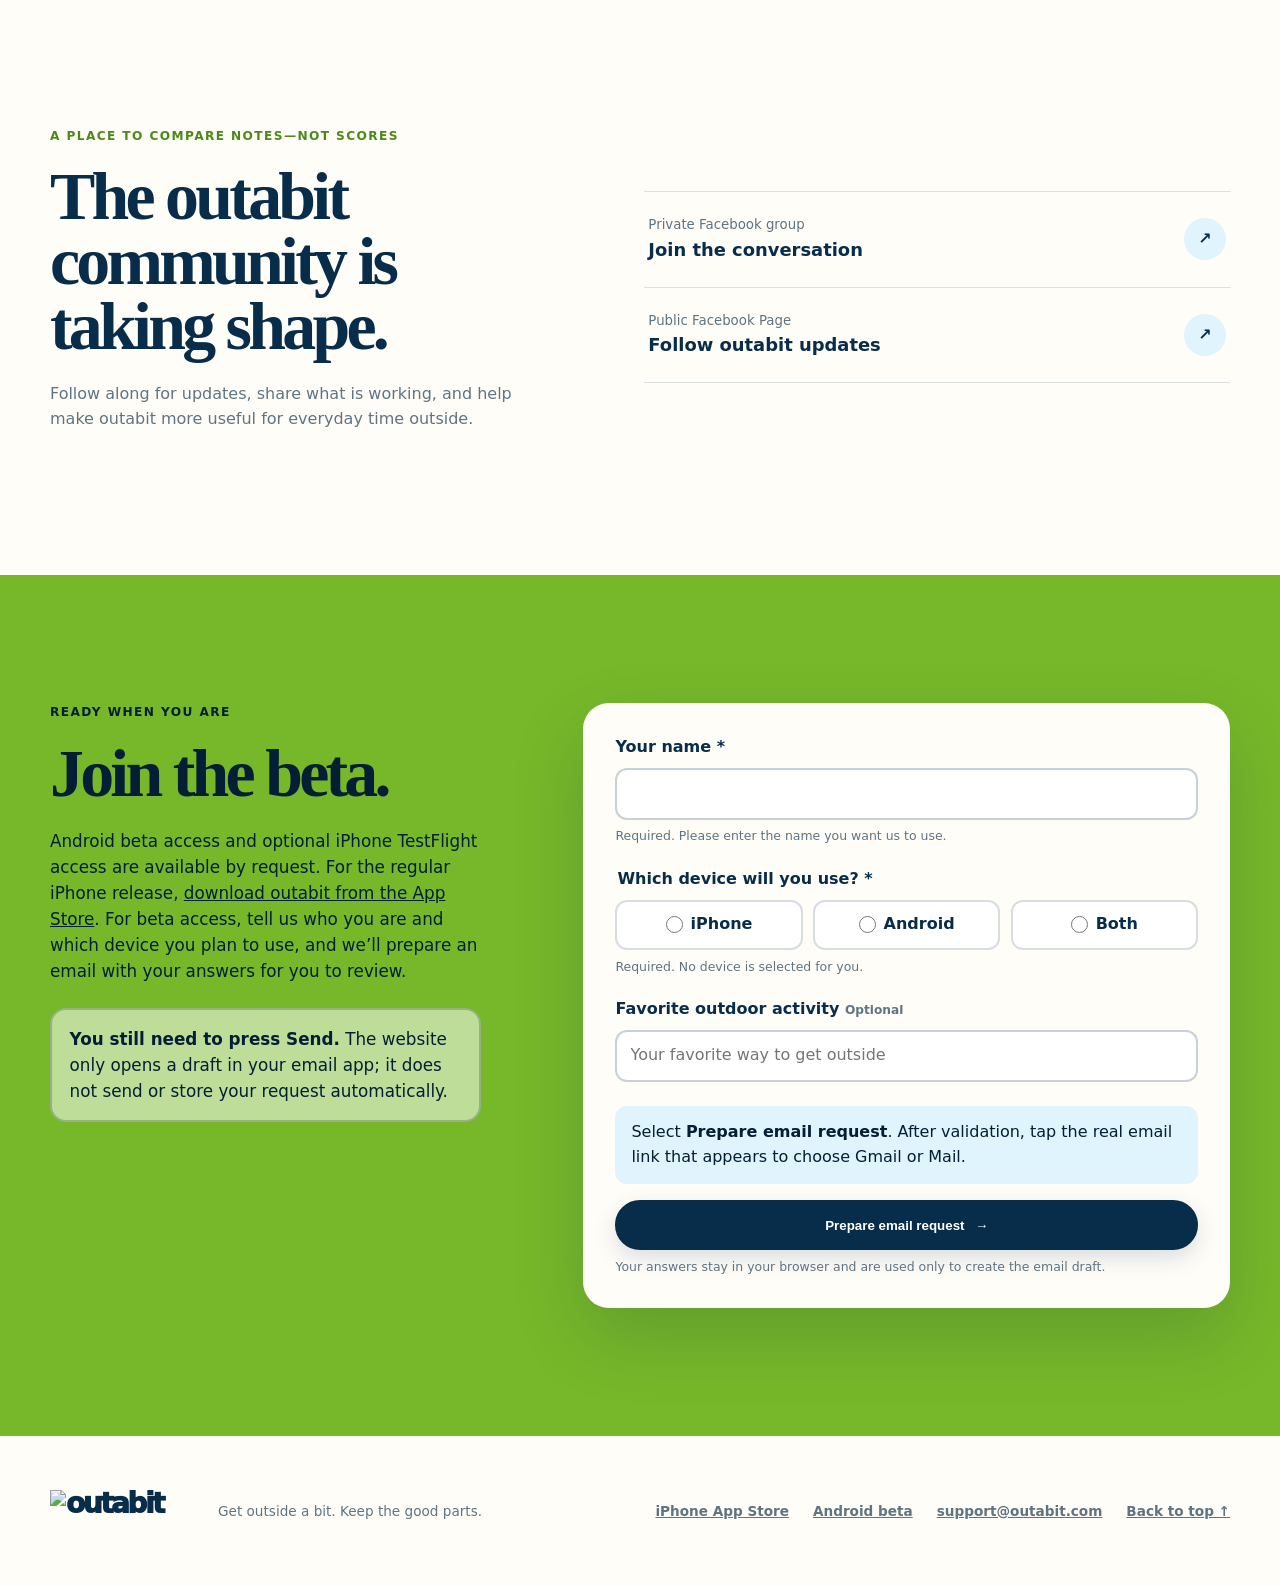
==== commit f939d1a0: "Publish outabit 1.2 App Store availability" ====
--- a/index.html
+++ b/index.html
@@ -12,29 +12,29 @@
   <a class="skip-link" href="#main">Skip to content</a>
   <div class="construction-notice" role="status">
     <strong>Website under construction</strong>
-    <span>We’re building the full outabit site now. Beta access for iPhone and Android is available by request.</span>
+    <span>outabit 1.2 is now available for iPhone on the App Store. Android beta access remains available by request.</span>
   </div>
   <header class="site-header">
     <a class="brand brand-crop" href="#top" aria-label="outabit home"><img src="https://terry77075.github.io/app-downloads/outabit/assets/outabit-logo-light-background.png" alt="outabit"></a>
     <nav aria-label="Primary navigation">
       <a href="#how-it-works">How it works</a>
-      <a href="#beta-updates">Beta updates</a>
+      <a href="#beta-updates">Downloads &amp; updates</a>
       <a href="#community">Community</a>
     </nav>
-    <a class="button button-small" href="#beta-request">Request beta access</a>
+    <a class="button button-small" data-analytics-event="ios-app-store" href="https://apps.apple.com/us/app/outabit/id6806275701" target="_blank" rel="noopener noreferrer" aria-label="Download outabit on the App Store (opens in a new tab)">Download for iPhone</a>
   </header>
 
   <main id="main">
     <section class="hero" id="top">
       <div class="hero-copy">
-        <p class="eyebrow"><span class="status-dot"></span> iPhone + Android beta · access by request</p>
+        <p class="eyebrow"><span class="status-dot"></span> iPhone on the App Store &middot; Android beta by request</p>
         <h1>Get outside.<br><em>Just a bit.</em></h1>
         <p class="hero-lede">A friendly way to track outdoor outings with GPS—at your pace, on your terms.</p>
         <div class="hero-actions">
-          <a class="button" href="#beta-request">Request beta access <span aria-hidden="true">→</span></a>
+          <a class="button" data-analytics-event="ios-app-store" href="https://apps.apple.com/us/app/outabit/id6806275701" target="_blank" rel="noopener noreferrer" aria-label="Download outabit 1.2 on the App Store (opens in a new tab)">Download on the App Store <span aria-hidden="true">&rarr;</span></a>
           <a class="text-link" href="#how-it-works">See how it works <span aria-hidden="true">↓</span></a>
         </div>
-        <p class="beta-note">Beta access is handled personally by the outabit team. Request access below for installation guidance.</p>
+        <p class="beta-note">outabit 1.2 is a public iPhone release. Android beta access and optional iPhone TestFlight access are still handled personally by the outabit team.</p>
         <ul class="activity-list" aria-label="What outabit helps with">
           <li><span aria-hidden="true">↗</span> GPS routes</li>
           <li><span aria-hidden="true">⌁</span> Your activities</li>
@@ -63,27 +63,23 @@
 
 <section class="beta-updates" id="beta-updates" aria-labelledby="beta-updates-title">
       <p class="section-kicker">Building outabit together</p>
-      <h2 id="beta-updates-title">Beta updates &amp; installation.</h2>
-      <p class="beta-updates-intro">See what is available for your device, what changed between builds, and how to install or update. Work in development is listed separately and is not a promise of availability.</p>
+      <h2 id="beta-updates-title">Downloads, updates &amp; installation.</h2>
+      <p class="beta-updates-intro">See what is available for your device, what changed between releases, and how to install or update. Work in development is listed separately and is not a promise of availability.</p>
       <div class="beta-platforms">
         <details class="beta-platform">
           <summary><h3 id="beta-iphone">iPhone</h3></summary>
           <div class="beta-platform-content">
             <article class="beta-release">
-              <span class="beta-status beta-status-available">Available to beta testers</span>
-              <h4>Build 54</h4>
-              <p class="beta-release-meta">Status checked: <time datetime="2026-10-21">2026-10-21</time></p>
+              <span class="beta-status beta-status-available">Available on the App Store</span>
+              <h4>outabit 1.2</h4>
+              <p class="beta-release-meta">Released: <time datetime="2026-10-29">2026-10-29</time> &middot; Requires iOS 15.1 or later</p>
               <h5>What's new</h5>
-              <ul><li>Customizable activities, so you can make outabit fit the way you get outside.</li><li>Improved Bluetooth connectivity.</li></ul>
-              <h5>Known issues</h5>
-              <ul><li>A build-specific known-issues list is not yet documented here. Please report anything unexpected.</li></ul>
-              <h5>Please help test</h5>
-              <ul><li>Try your Bluetooth sensor: finding it, connecting, viewing readings, and reconnecting after it has been disconnected.</li><li>Try customizing activities, then check that your choices and existing outing history remain as expected.</li></ul>
+              <ul><li>New outabit branding, artwork, and startup screen.</li><li>Custom activities, personal goals, My Bikes odometers, and same-day outing continuation.</li><li>Spanish language support and refined light and dark dashboards.</li><li>Clearer bicycle and sensor setup, phone battery information, and weather briefing updates.</li></ul>
             </article>
             <h4>Install or update</h4>
-            <p>Beta access is handled personally by the outabit team through TestFlight.</p>
-            <ol><li>New tester? Request beta access below and follow the invitation sent by the outabit team.</li><li>Already testing? Open TestFlight, select outabit, and install the update offered to you. Look for build 54.</li><li>Keep the existing app installed when updating. If build 54 is not offered, contact support rather than deleting your app.</li></ol>
-            <p><a href="#beta-request">Request beta access</a></p>
+            <p>Open the official App Store page to download the public iPhone release.</p>
+            <ol><li>Open the App Store link below on your iPhone or iPad.</li><li>Choose <strong>Get</strong> or the download button and install version 1.2.</li><li>If you already use a TestFlight build, keep it installed and contact support before deleting the app if you need update help.</li></ol>
+            <p><a class="button" data-analytics-event="ios-app-store" href="https://apps.apple.com/us/app/outabit/id6806275701" target="_blank" rel="noopener noreferrer" aria-label="Download outabit 1.2 on the App Store (opens in a new tab)">Download outabit on the App Store</a></p>
           </div>
         </details>
         <details class="beta-platform">
@@ -218,9 +214,9 @@
         <article class="coming-feature" aria-labelledby="custom-activities-title">
           <span class="detail-icon" aria-hidden="true">＋</span>
           <div>
-            <span class="coming-feature-label">iPhone build 54 · Android v32</span>
+            <span class="coming-feature-label">iPhone 1.2 &middot; Android v32 beta</span>
             <h3 id="custom-activities-title">Custom activities, your way</h3>
-            <p>Available in the current iPhone and Android betas: outabit tracks outdoor outings with GPS rather than limiting you to a fixed activity list. Add and name activities, arrange or hide their Home buttons, and choose activity-specific goals and default dashboards.</p>
+            <p>Available in the public iPhone release and current Android beta: outabit tracks outdoor outings with GPS rather than limiting you to a fixed activity list. Add and name activities, arrange or hide their Home buttons, and choose activity-specific goals and default dashboards.</p>
             <p class="coming-history-note">Hiding an activity keeps its history. See Beta updates for platform-specific release details.</p>
           </div>
         </article>
@@ -263,7 +259,7 @@
       <div class="community-copy">
         <p class="section-kicker">A place to compare notes—not scores</p>
         <h2 id="community-title">The outabit community is taking shape.</h2>
-        <p>Follow along for updates, share what is working, and help make the beta more useful for everyday time outside.</p>
+        <p>Follow along for updates, share what is working, and help make outabit more useful for everyday time outside.</p>
       </div>
       <div class="community-links">
         <a href="https://www.facebook.com/groups/2170004987221418" target="_blank" rel="noopener noreferrer"><span><small>Private Facebook group</small><strong>Join the conversation</strong></span><b aria-hidden="true">↗</b></a>
@@ -275,8 +271,8 @@
       <div class="request-layout">
         <div class="request-intro">
           <p class="section-kicker">Ready when you are</p>
-          <h2 id="final-title">Request beta access.</h2>
-          <p>Beta access is available by request for iPhone and Android. Tell us who you are and which device you plan to use, and we’ll prepare an email with your answers for you to review.</p>
+          <h2 id="final-title">Join the beta.</h2>
+          <p>Android beta access and optional iPhone TestFlight access are available by request. For the regular iPhone release, <a data-analytics-event="ios-app-store" href="https://apps.apple.com/us/app/outabit/id6806275701" target="_blank" rel="noopener noreferrer">download outabit from the App Store</a>. For beta access, tell us who you are and which device you plan to use, and we’ll prepare an email with your answers for you to review.</p>
           <p class="request-instruction"><strong>You still need to press Send.</strong> The website only opens a draft in your email app; it does not send or store your request automatically.</p>
         </div>
 
@@ -326,7 +322,7 @@
   <footer>
     <div class="brand brand-crop footer-brand"><img src="https://terry77075.github.io/app-downloads/outabit/assets/outabit-logo-light-background.png" alt="outabit"></div>
     <p>Get outside a bit. Keep the good parts.</p>
-    <div class="footer-links"><a href="mailto:support@outabit.com">support@outabit.com</a><a href="#top">Back to top ↑</a></div>
+    <div class="footer-links"><a data-analytics-event="ios-app-store" href="https://apps.apple.com/us/app/outabit/id6806275701" target="_blank" rel="noopener noreferrer">iPhone App Store</a><a href="install.html">Android beta</a><a href="mailto:support@outabit.com">support@outabit.com</a><a href="#top">Back to top ↑</a></div>
   </footer>
 
   <script src="analytics-config.js"></script>
